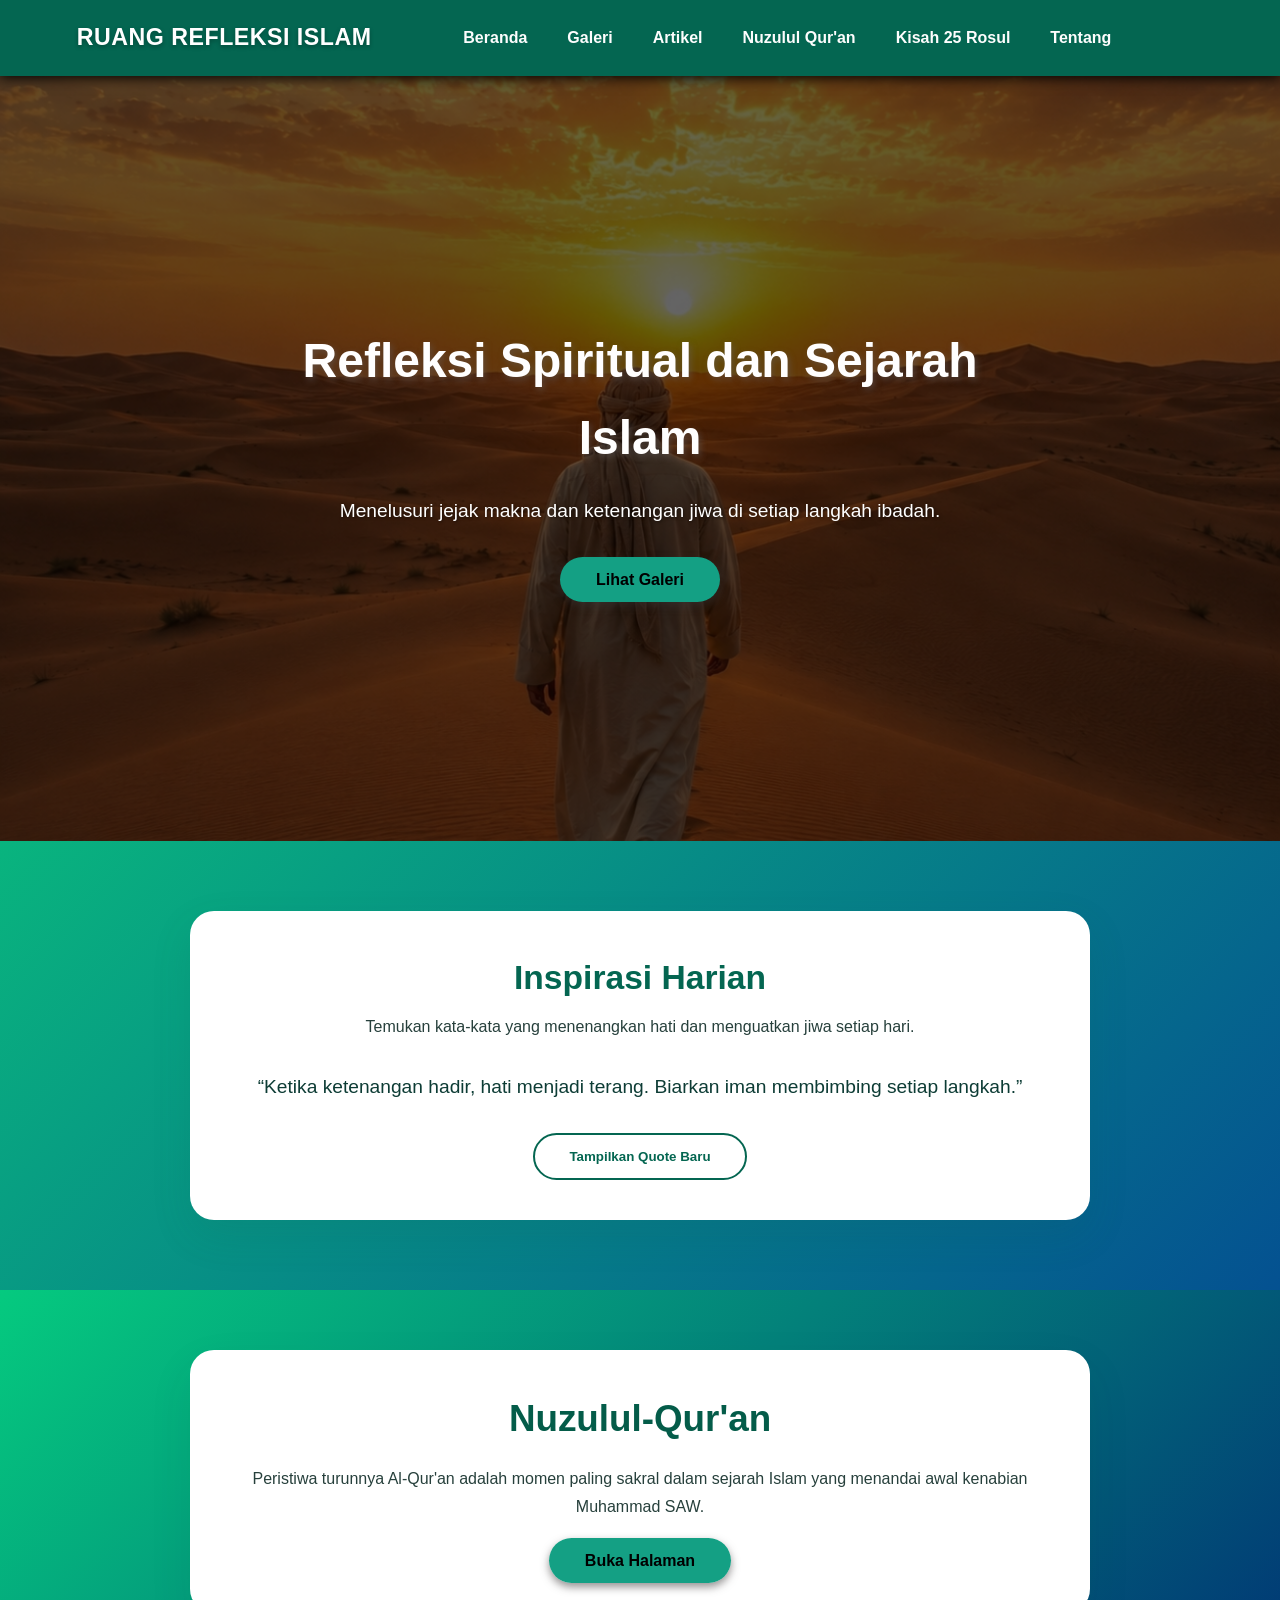
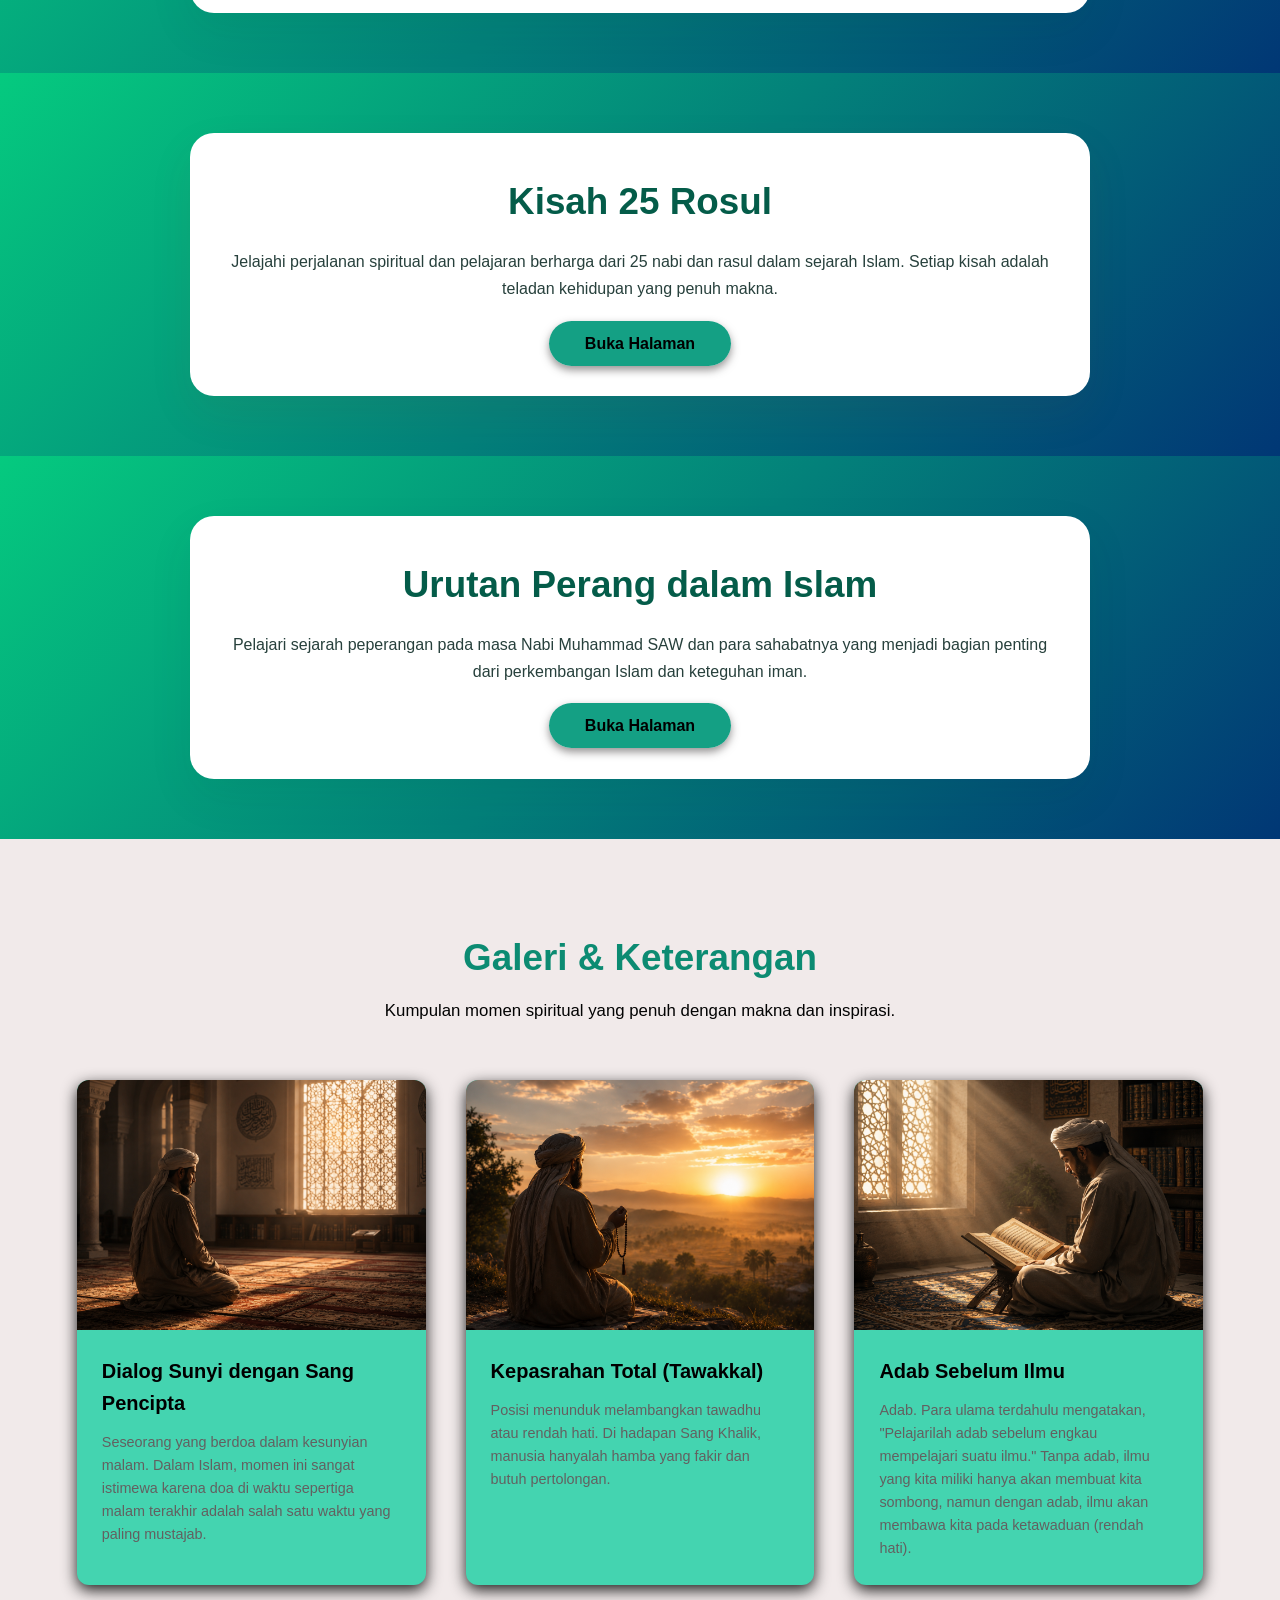
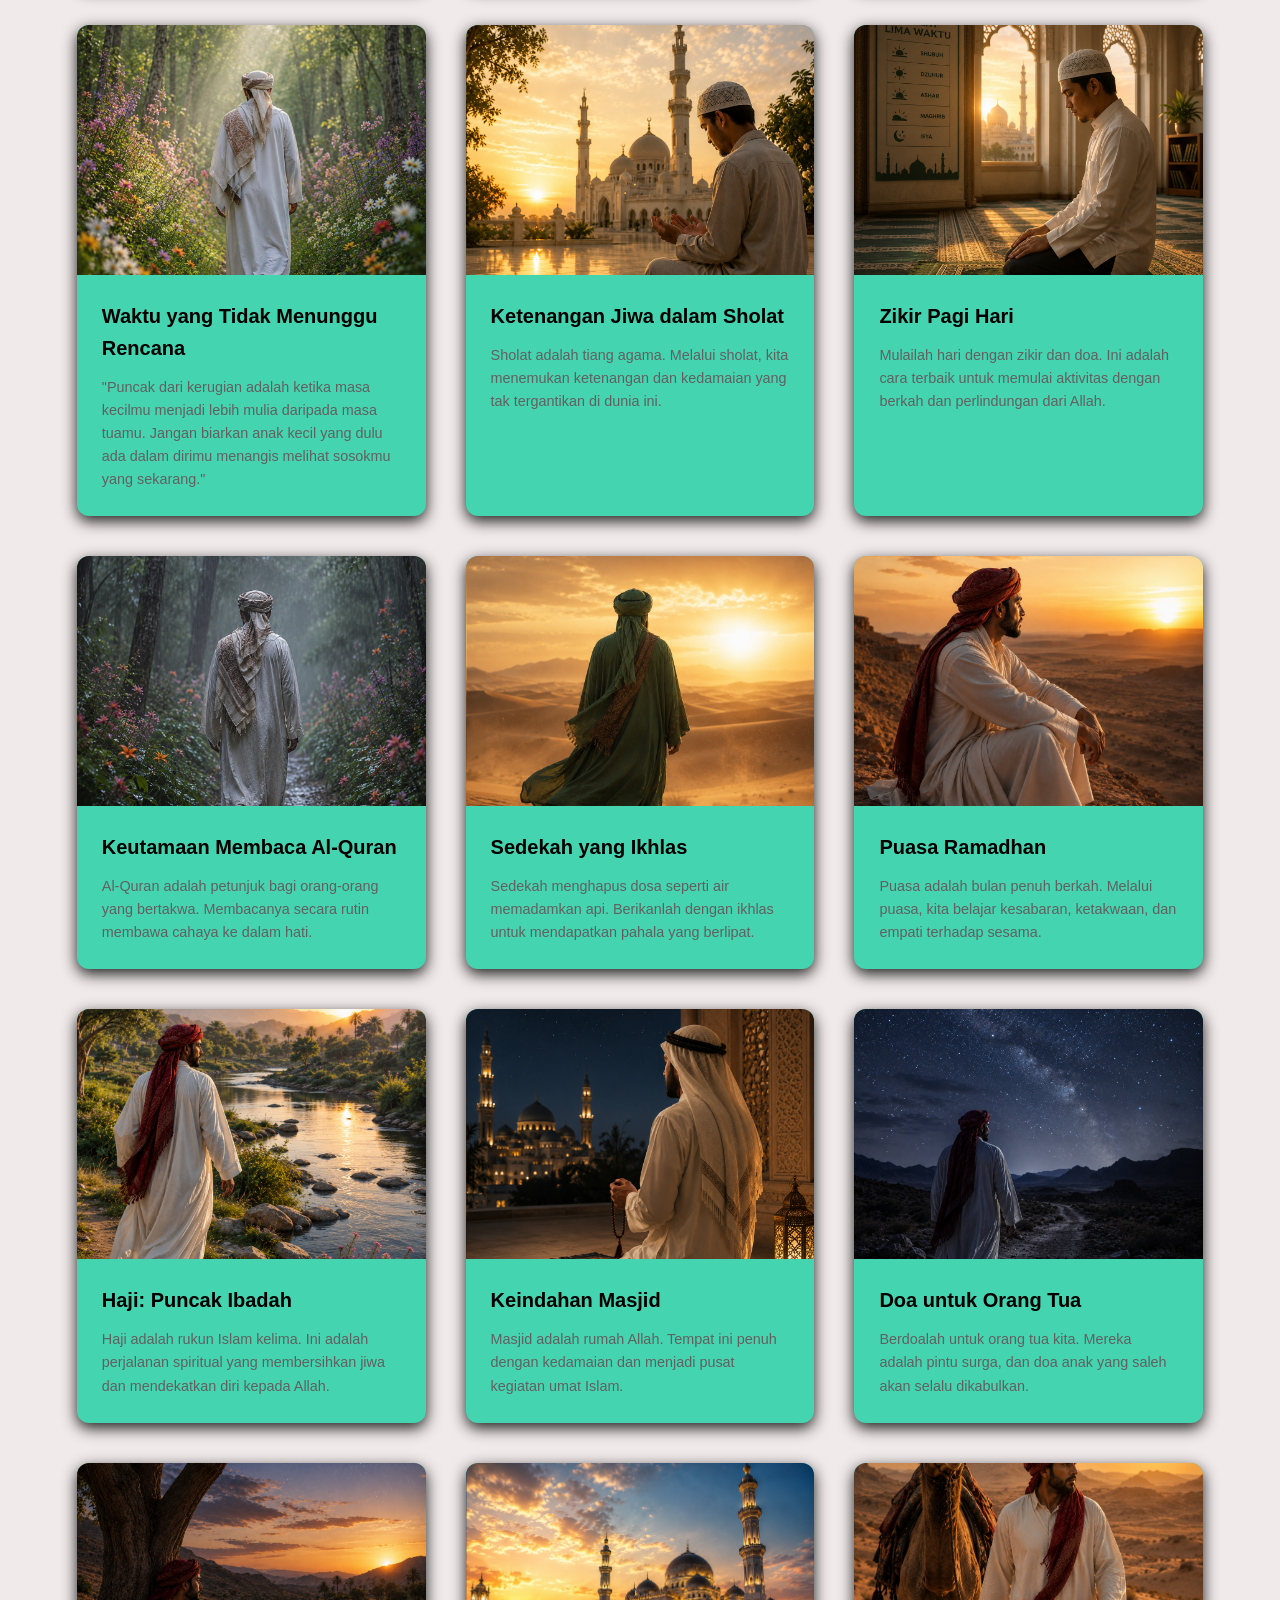
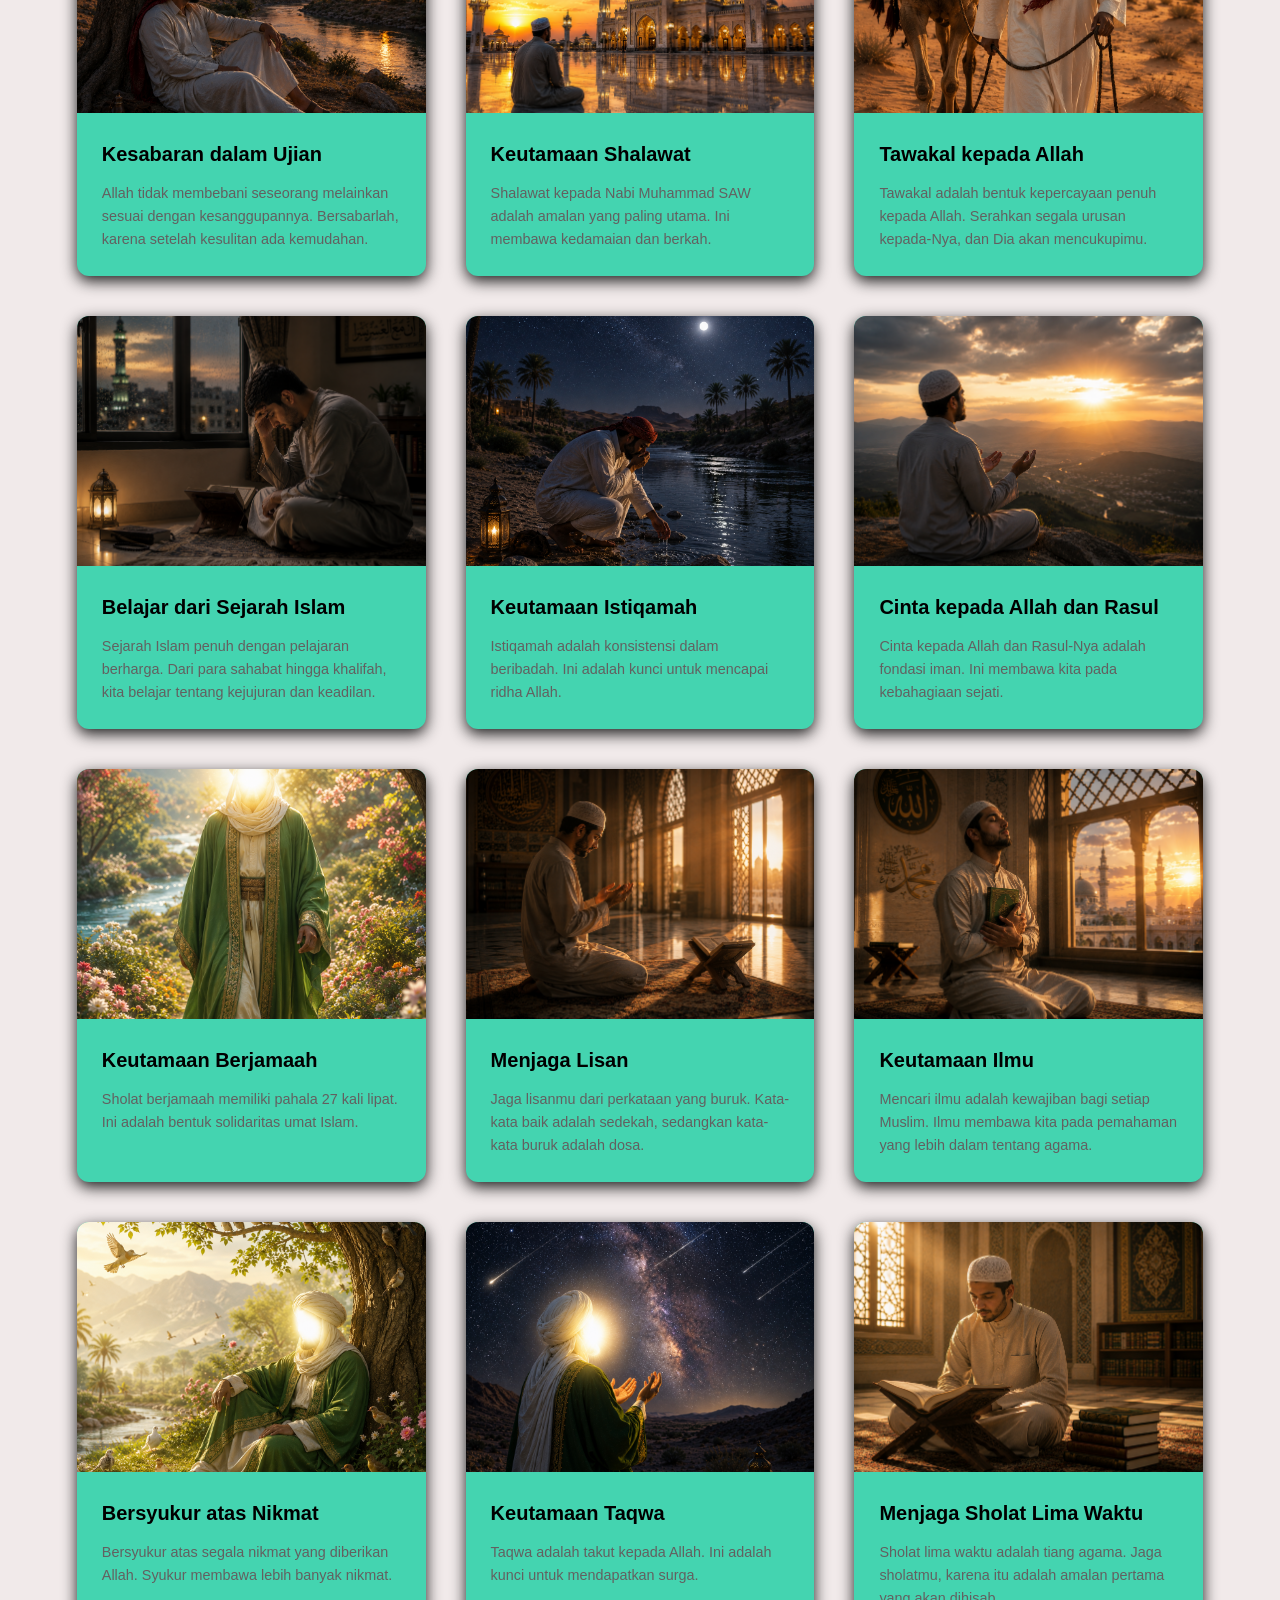
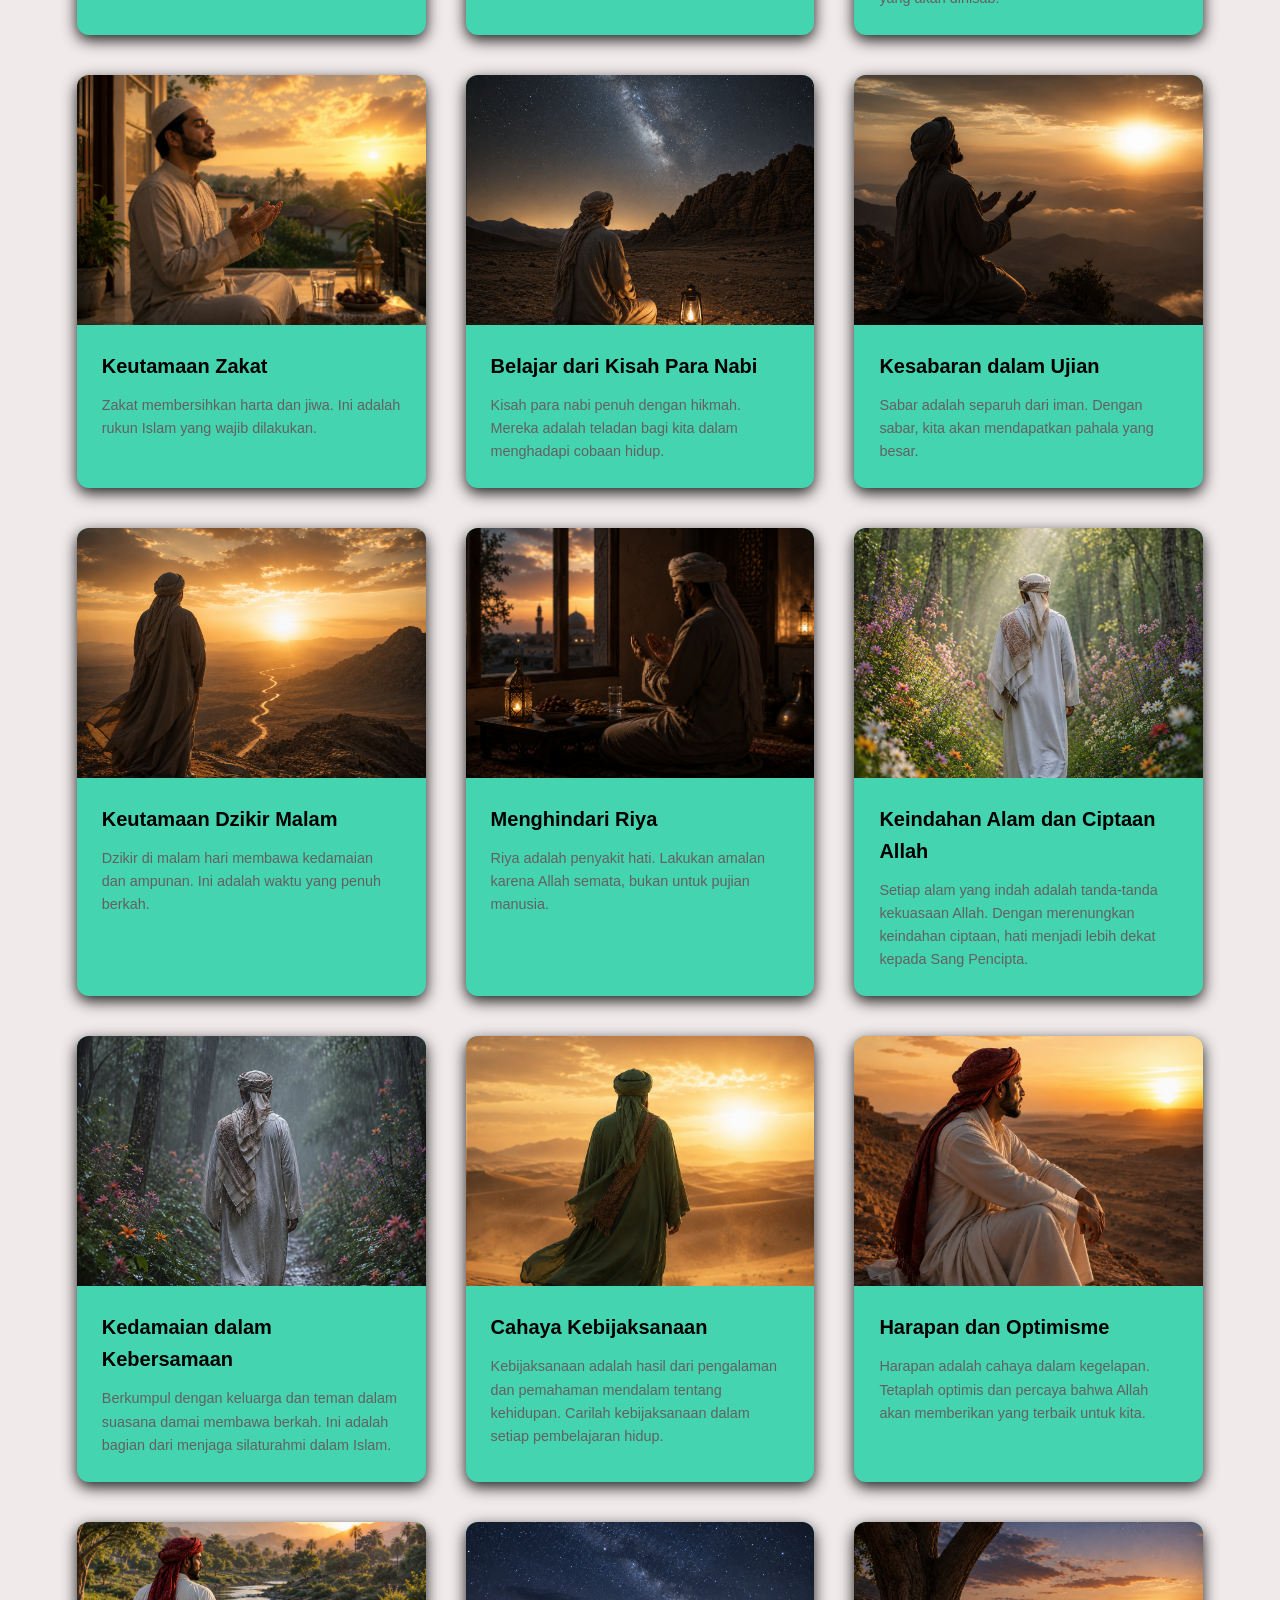
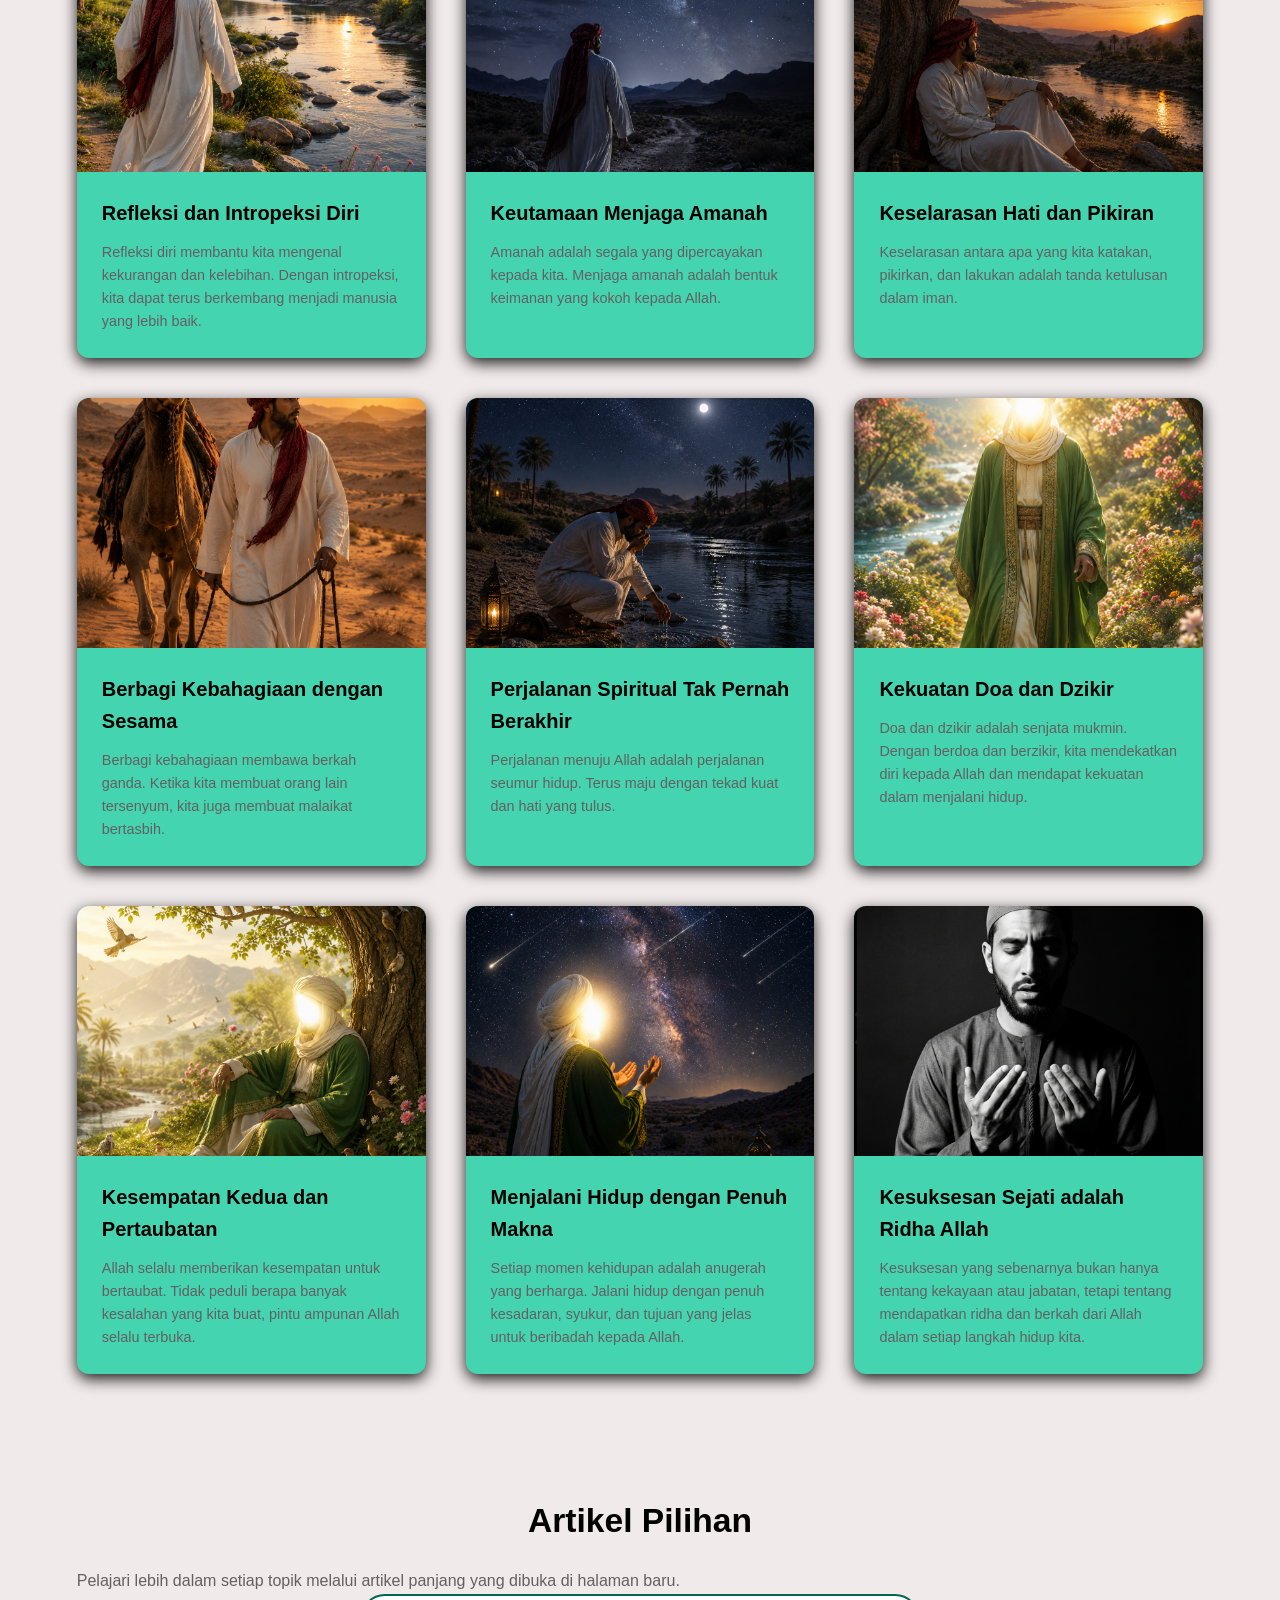
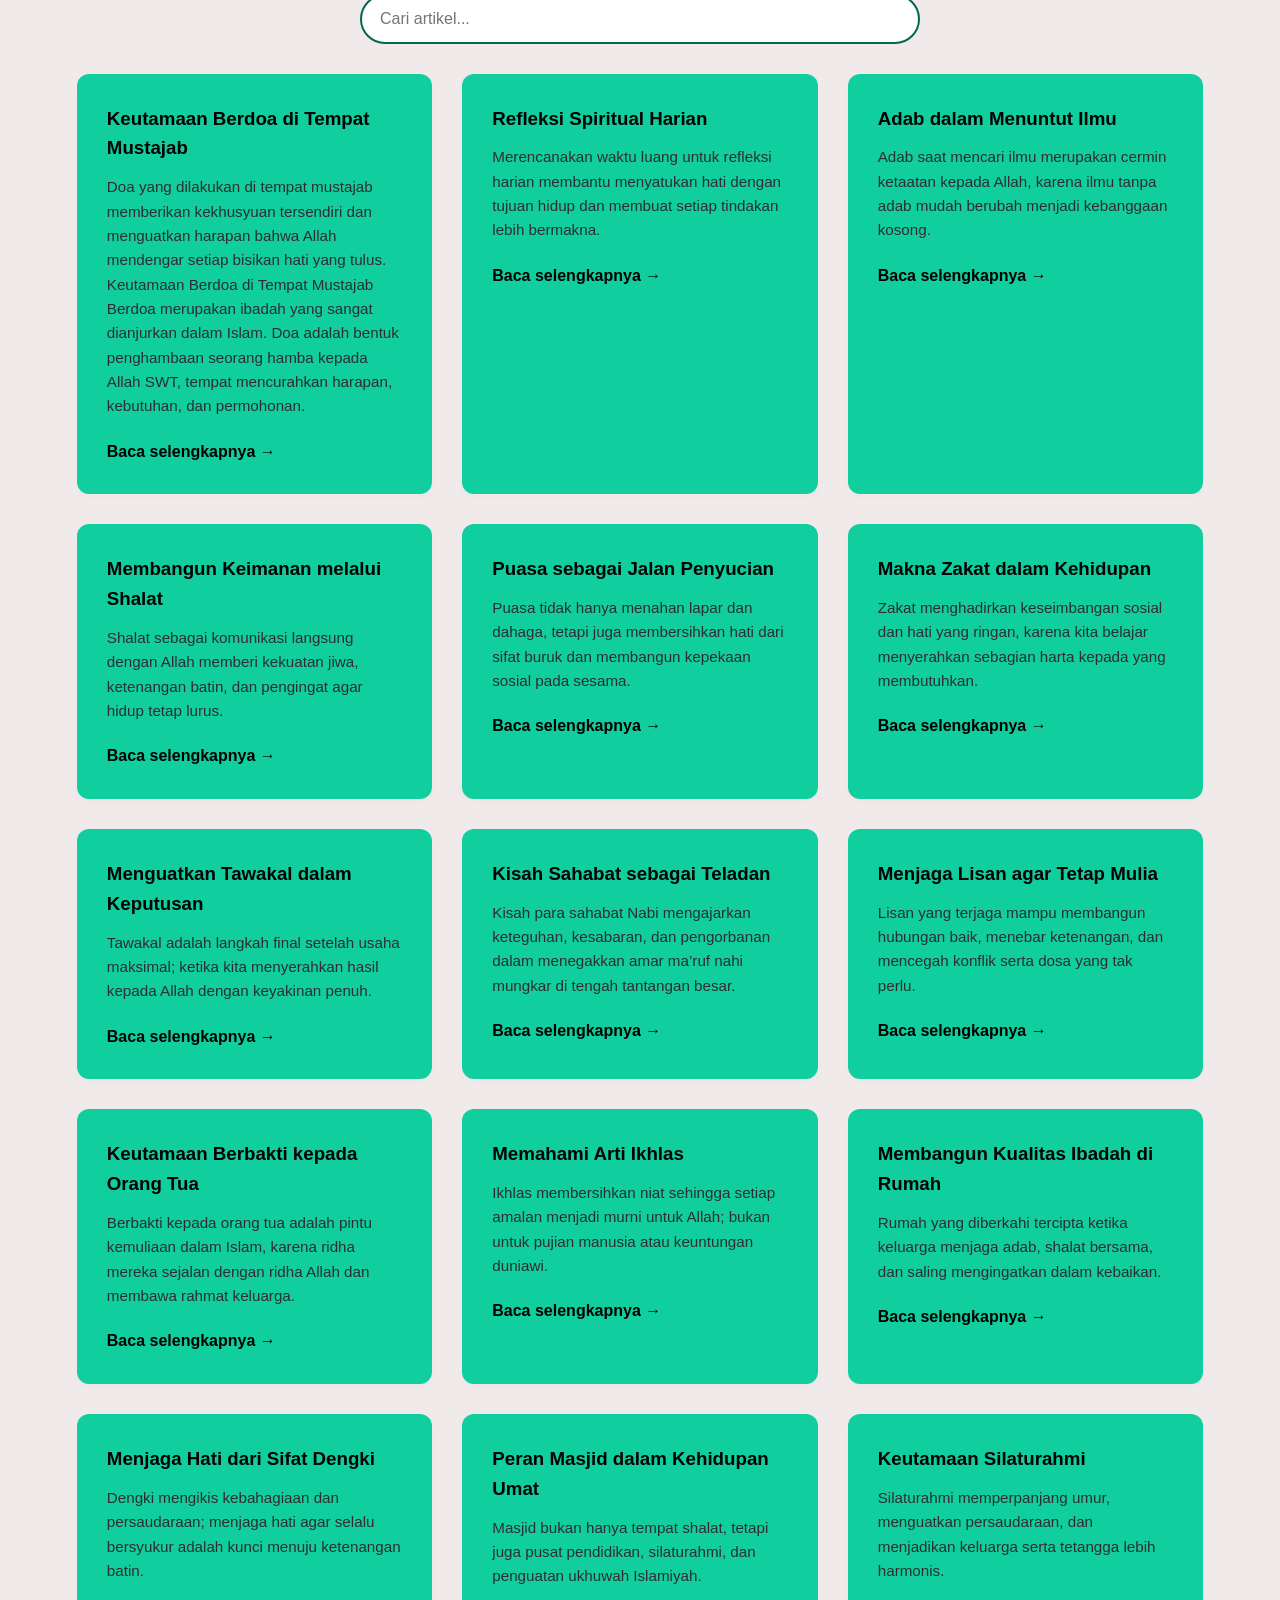
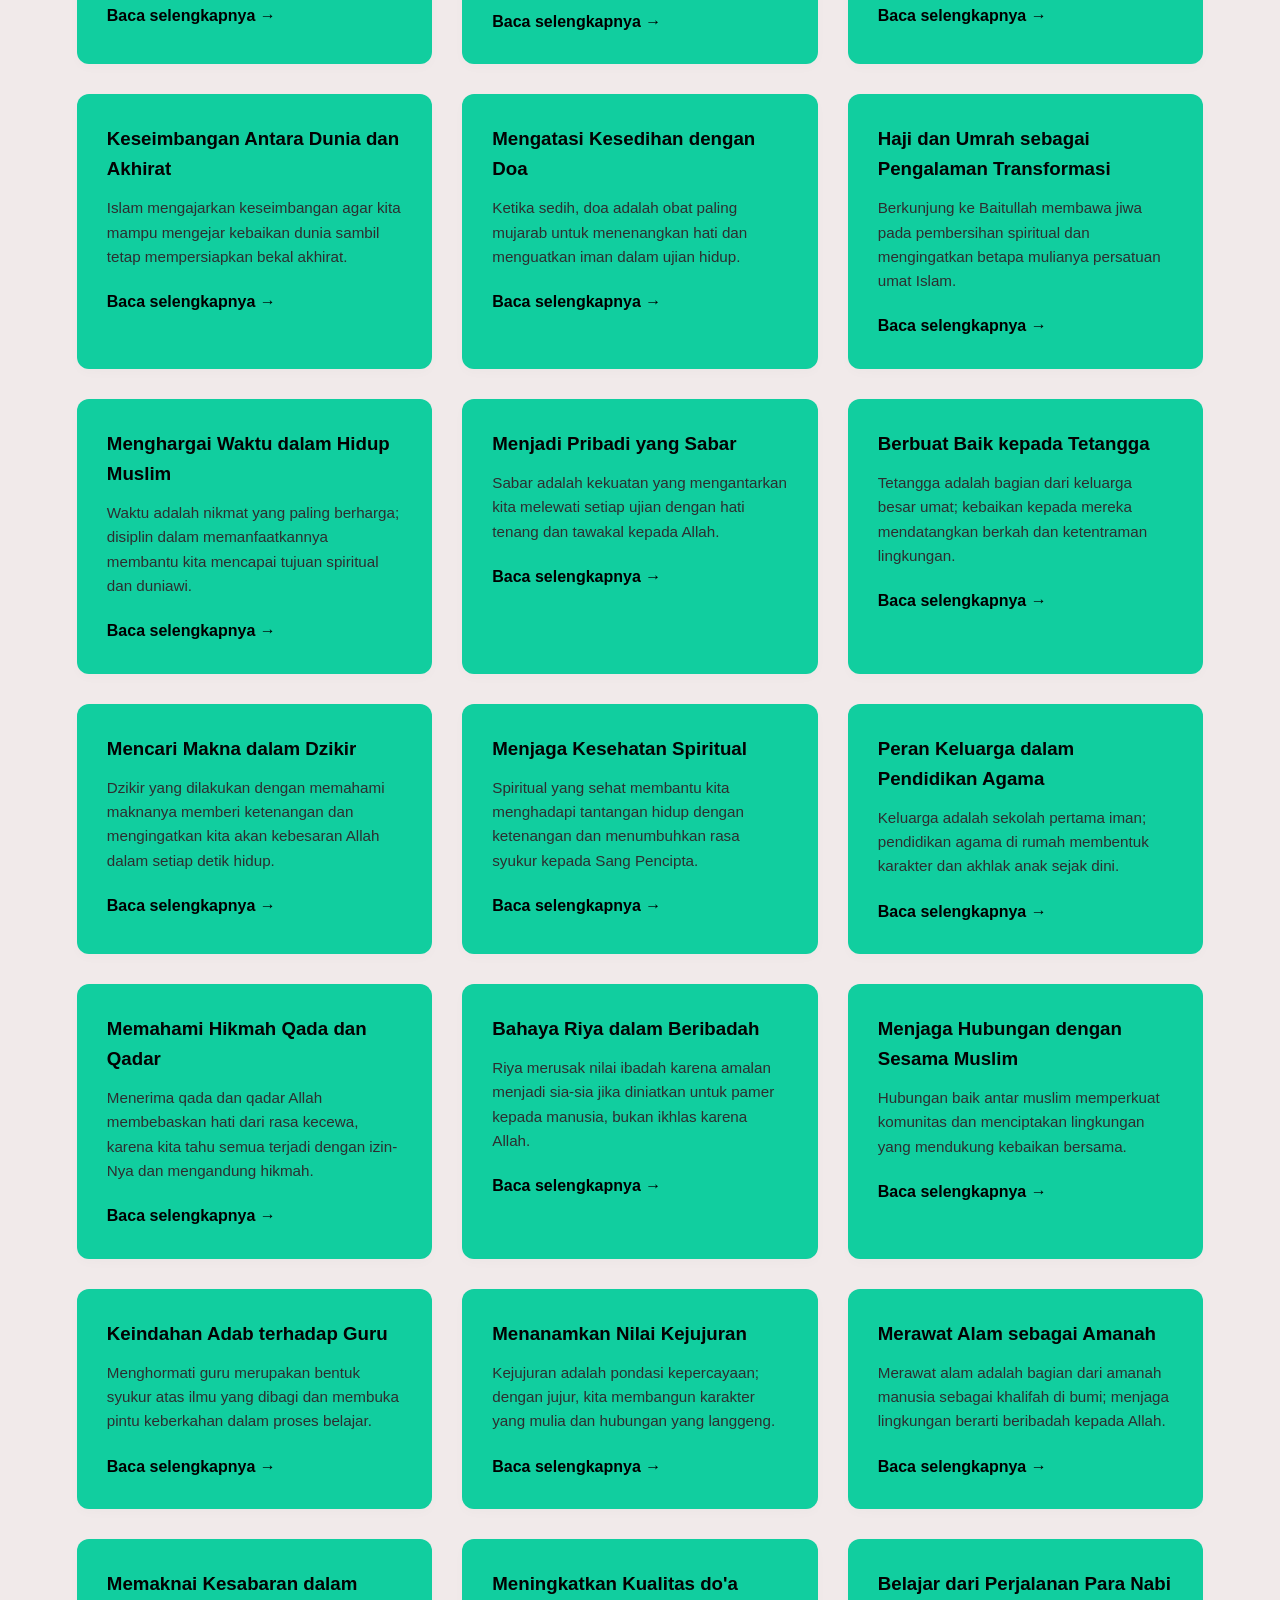
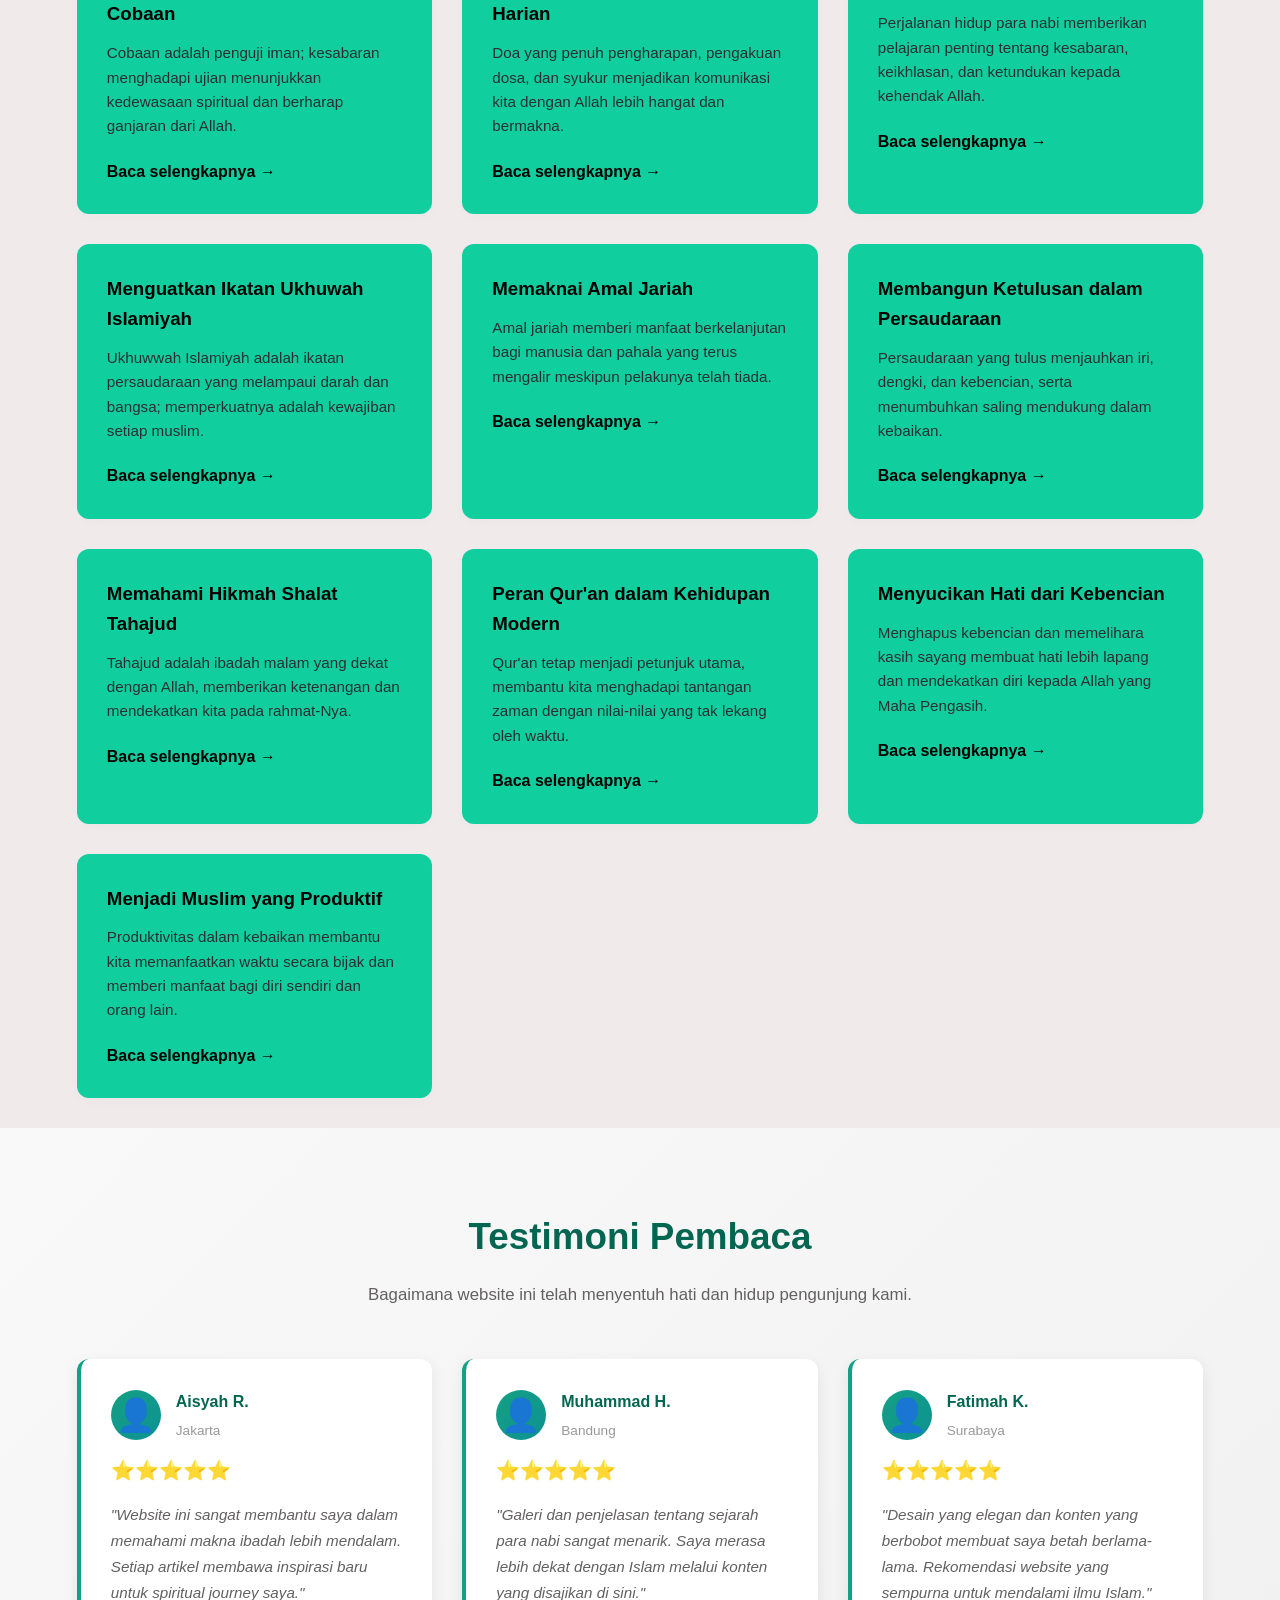
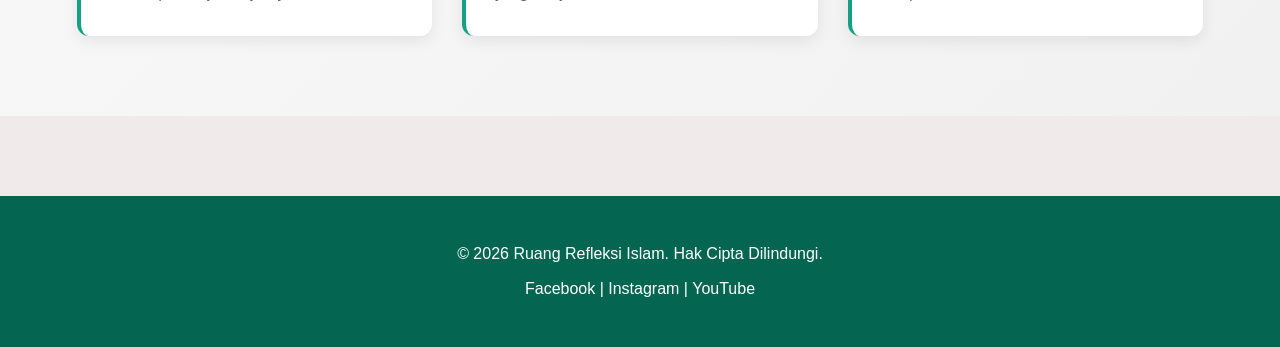
==== index.html @ 2753d3a8 "Initial commit - Upload web sejarah islam" ====
<!DOCTYPE html>
<html lang="id">
<head>
    <meta charset="UTF-8">
    <meta name="viewport" content="width=device-width, initial-scale=1.0">
    <title>Refleksi Islam</title>
    <link rel="stylesheet" href="style.css">
</head>
<body>
    <header class="navbar">
        <div class="logo">RUANG REFLEKSI ISLAM</div>
        <nav>
            <ul class="nav-links">
                <li><a href="#">Beranda</a></li>
                <li><a href="#kisi-kisi">Galeri</a></li>
                <li><a href="#artikel">Artikel</a></li>
                <li><a href="quran.html">Nuzulul Qur'an</a></li>
                <li><a href="prophets.html">Kisah 25 Rosul</a></li>
                <li><a href="#">Tentang</a></li>
            </ul>
        </nav>
        <div class="header-right">
            <div class="hamburger">
                <span class="bar"></span>
                <span class="bar"></span>
                <span class="bar"></span>
            </div>
        </div>
    </header>

    <main>
        <section class="hero">
            <div class="bg-slider">
                <div class="slide active" style="background-image: url('poto bacground/ChatGPT Image 10 Mei 2026, 12.15.00.png');"></div>
                <div class="slide" style="background-image: url('poto bacground/ChatGPT Image 10 Mei 2026, 12.16.24.png');"></div>
                <div class="slide" style="background-image: url('poto bacground/ChatGPT Image 10 Mei 2026, 12.22.32.png');"></div>
                <div class="slide" style="background-image: url('poto bacground/ChatGPT Image 10 Mei 2026, 12.24.17.png');"></div>
                <div class="slide" style="background-image: url('poto bacground/ChatGPT Image 10 Mei 2026, 12.25.48.png');"></div>
                <div class="slide" style="background-image: url('poto bacground/ChatGPT Image 10 Mei 2026, 12.27.49.png');"></div>
                <div class="slide" style="background-image: url('poto bacground/ChatGPT Image May 10, 2026, 12_31_59 PM.png');"></div>
            </div>

            <div class="hero-content">
                <h1>Refleksi Spiritual dan Sejarah Islam</h1>
                <p>Menelusuri jejak makna dan ketenangan jiwa di setiap langkah ibadah.</p>
                <a href="#kisi-kisi" class="btn">Lihat Galeri</a>
            </div>
        </section>

        <section id="inspirasi" class="inspirasi">
            <div class="quote-card">
                <div class="quote-header">
                    <h2>Inspirasi Harian</h2>
                    <p>Temukan kata-kata yang menenangkan hati dan menguatkan jiwa setiap hari.</p>
                </div>
                <p class="quote-text">“Ketika ketenangan hadir, hati menjadi terang. Biarkan iman membimbing setiap langkah.”</p>
                <button id="newQuoteBtn" class="btn-outline">Tampilkan Quote Baru</button>
            </div>
        </section>

        <section id="quran-feature" class="quran-feature">
            <div class="quran-card">
                <h2>Nuzulul-Qur'an</h2>
                <p>Peristiwa turunnya Al-Qur'an adalah momen paling sakral dalam sejarah Islam yang menandai awal kenabian Muhammad SAW.</p>
                <a href="quran.html" class="btn">Buka Halaman</a>
            </div>
        </section>

        <section id="prophets-feature" class="prophets-feature">
            <div class="prophets-card">
                <h2>Kisah 25 Rosul</h2>
                <p>Jelajahi perjalanan spiritual dan pelajaran berharga dari 25 nabi dan rasul dalam sejarah Islam. Setiap kisah adalah teladan kehidupan yang penuh makna.</p>
                <a href="prophets.html" class="btn">Buka Halaman</a>
            </div>
        </section>

        <section id="perang-feature" class="perang-feature">
            <div class="perang-card">
                <h2>Urutan Perang dalam Islam</h2>
                <p>Pelajari sejarah peperangan pada masa Nabi Muhammad SAW dan para sahabatnya yang menjadi bagian penting dari perkembangan Islam dan keteguhan iman.</p>
                <a href="perang.html" class="btn">Buka Halaman</a>
            </div>
        </section>

        <section id="kisi-kisi" class="kisi-kisi">
            <h2>Galeri & Keterangan</h2>
            <p class="subtitle">Kumpulan momen spiritual yang penuh dengan makna dan inspirasi.</p>
            
            <div class="card-grid">
                <div class="card">
                    <div class="card-img" style="background-image: url('poto galeri/ChatGPT Image May 10, 2026, 12_57_24 PM.png');"></div>
                    <div class="card-content">
                        <h3>Dialog Sunyi dengan Sang Pencipta</h3>
                        <p>Seseorang yang berdoa dalam kesunyian malam. Dalam Islam, momen ini sangat istimewa karena doa di waktu sepertiga malam terakhir adalah salah satu waktu yang paling mustajab.</p>
                    </div>
                </div>

                <div class="card">
                    <div class="card-img" style="background-image: url('poto galeri/ChatGPT Image May 10, 2026, 12_58_56 PM.png');"></div><div class="card-content"><h3>Kepasrahan Total (Tawakkal)</h3><p>Posisi menunduk melambangkan tawadhu atau rendah hati. Di hadapan Sang Khalik, manusia hanyalah hamba yang fakir dan butuh pertolongan.</p>
                    </div>
                </div>

                <div class="card">
                    <div class="card-img" style="background-image: url('poto galeri/ChatGPT Image May 10, 2026, 01_01_26 PM.png');"></div><div class="card-content"><h3>Adab Sebelum Ilmu</h3><p>Adab. Para ulama terdahulu mengatakan, "Pelajarilah adab sebelum engkau mempelajari suatu ilmu." Tanpa adab, ilmu yang kita miliki hanya akan membuat kita sombong, namun dengan adab, ilmu akan membawa kita pada ketawaduan (rendah hati).</p>
                    </div>
                </div>

                <div class="card">
                    <div class="card-img" style="background-image: url('poto galeri/13 poto/ChatGPT Image 10 Mei 2026, 15.36.13.png');"></div><div class="card-content"><h3>Waktu yang Tidak Menunggu Rencana</h3><p>"Puncak dari kerugian adalah ketika masa kecilmu menjadi lebih mulia daripada masa tuamu. Jangan biarkan anak kecil yang dulu ada dalam dirimu menangis melihat sosokmu yang sekarang."</p>
                    </div>
                </div>

                <div class="card">
                    <div class="card-img" style="background-image: url('poto galeri/ChatGPT Image 10 Mei 2026, 13.34.54.png');"></div><div class="card-content"><h3>Ketenangan Jiwa dalam Sholat</h3><p>Sholat adalah tiang agama. Melalui sholat, kita menemukan ketenangan dan kedamaian yang tak tergantikan di dunia ini.</p>
                    </div>
                </div>

                <div class="card">
                    <div class="card-img" style="background-image: url('poto galeri/ChatGPT Image 10 Mei 2026, 13.36.17.png');"></div><div class="card-content"><h3>Zikir Pagi Hari</h3><p>Mulailah hari dengan zikir dan doa. Ini adalah cara terbaik untuk memulai aktivitas dengan berkah dan perlindungan dari Allah.</p>
                    </div>
                </div>

                <div class="card">
                    <div class="card-img" style="background-image: url('poto galeri/13 poto/ChatGPT Image 10 Mei 2026, 15.37.59.png');"></div><div class="card-content"><h3>Keutamaan Membaca Al-Quran</h3><p>Al-Quran adalah petunjuk bagi orang-orang yang bertakwa. Membacanya secara rutin membawa cahaya ke dalam hati.</p>
                    </div>
                </div>

                <div class="card">
                    <div class="card-img" style="background-image: url('poto galeri/13 poto/ChatGPT Image 10 Mei 2026, 15.48.59.png');"></div><div class="card-content"><h3>Sedekah yang Ikhlas</h3><p>Sedekah menghapus dosa seperti air memadamkan api. Berikanlah dengan ikhlas untuk mendapatkan pahala yang berlipat.</p>
                    </div>
                </div>

                <div class="card">
                    <div class="card-img" style="background-image: url('poto galeri/13 poto/ChatGPT Image 10 Mei 2026, 16.00.30.png');"></div><div class="card-content"><h3>Puasa Ramadhan</h3><p>Puasa adalah bulan penuh berkah. Melalui puasa, kita belajar kesabaran, ketakwaan, dan empati terhadap sesama.</p>
                    </div>
                </div>

                <div class="card">
                    <div class="card-img" style="background-image: url('poto galeri/13 poto/ChatGPT Image 10 Mei 2026, 16.01.58.png');"></div><div class="card-content"><h3>Haji: Puncak Ibadah</h3><p>Haji adalah rukun Islam kelima. Ini adalah perjalanan spiritual yang membersihkan jiwa dan mendekatkan diri kepada Allah.</p>
                    </div>
                </div>

                <div class="card">
                    <div class="card-img" style="background-image: url('poto galeri/ChatGPT Image 10 Mei 2026, 14.00.46.png');"></div><div class="card-content"><h3>Keindahan Masjid</h3><p>Masjid adalah rumah Allah. Tempat ini penuh dengan kedamaian dan menjadi pusat kegiatan umat Islam.</p>
                    </div>
                </div>

                <div class="card">
                    <div class="card-img" style="background-image: url('poto galeri/13 poto/ChatGPT Image 10 Mei 2026, 16.03.51.png');"></div><div class="card-content"><h3>Doa untuk Orang Tua</h3><p>Berdoalah untuk orang tua kita. Mereka adalah pintu surga, dan doa anak yang saleh akan selalu dikabulkan.</p>
                    </div>
                </div>

                <div class="card">
                    <div class="card-img" style="background-image: url('poto galeri/13 poto/ChatGPT Image 10 Mei 2026, 16.05.14.png');"></div><div class="card-content"><h3>Kesabaran dalam Ujian</h3><p>Allah tidak membebani seseorang melainkan sesuai dengan kesanggupannya. Bersabarlah, karena setelah kesulitan ada kemudahan.</p>
                    </div>
                </div>

                <div class="card">
                    <div class="card-img" style="background-image: url('poto galeri/ChatGPT Image May 10, 2026, 01_11_33 PM.png');"></div><div class="card-content"><h3>Keutamaan Shalawat</h3><p>Shalawat kepada Nabi Muhammad SAW adalah amalan yang paling utama. Ini membawa kedamaian dan berkah.</p>
                    </div>
                </div>

                <div class="card">
                    <div class="card-img" style="background-image: url('poto galeri/13 poto/ChatGPT Image 10 Mei 2026, 16.07.42.png');"></div><div class="card-content"><h3>Tawakal kepada Allah</h3><p>Tawakal adalah bentuk kepercayaan penuh kepada Allah. Serahkan segala urusan kepada-Nya, dan Dia akan mencukupimu.</p>
                    </div>
                </div>

                <div class="card">
                    <div class="card-img" style="background-image: url('poto galeri/ChatGPT Image May 10, 2026, 01_14_35 PM.png');"></div><div class="card-content"><h3>Belajar dari Sejarah Islam</h3><p>Sejarah Islam penuh dengan pelajaran berharga. Dari para sahabat hingga khalifah, kita belajar tentang kejujuran dan keadilan.</p>
                    </div>
                </div>

                <div class="card">
                    <div class="card-img" style="background-image: url('poto galeri/13 poto/ChatGPT Image 10 Mei 2026, 16.09.02.png');"></div><div class="card-content"><h3>Keutamaan Istiqamah</h3><p>Istiqamah adalah konsistensi dalam beribadah. Ini adalah kunci untuk mencapai ridha Allah.</p>
                    </div>
                </div>

                <div class="card">
                    <div class="card-img" style="background-image: url('poto galeri/ChatGPT Image May 10, 2026, 01_17_41 PM.png');"></div><div class="card-content"><h3>Cinta kepada Allah dan Rasul</h3><p>Cinta kepada Allah dan Rasul-Nya adalah fondasi iman. Ini membawa kita pada kebahagiaan sejati.</p>
                    </div>
                </div>

                <div class="card">
                    <div class="card-img" style="background-image: url('poto galeri/13 poto/ChatGPT Image 10 Mei 2026, 16.10.41.png');"></div><div class="card-content"><h3>Keutamaan Berjamaah</h3><p>Sholat berjamaah memiliki pahala 27 kali lipat. Ini adalah bentuk solidaritas umat Islam.</p>
                    </div>
                </div>

                <div class="card">
                    <div class="card-img" style="background-image: url('poto galeri/ChatGPT Image May 10, 2026, 01_20_38 PM.png');"></div><div class="card-content"><h3>Menjaga Lisan</h3><p>Jaga lisanmu dari perkataan yang buruk. Kata-kata baik adalah sedekah, sedangkan kata-kata buruk adalah dosa.</p>
                    </div>
                </div>

                <div class="card">
                    <div class="card-img" style="background-image: url('poto galeri/ChatGPT Image May 10, 2026, 01_21_57 PM.png');"></div><div class="card-content"><h3>Keutamaan Ilmu</h3><p>Mencari ilmu adalah kewajiban bagi setiap Muslim. Ilmu membawa kita pada pemahaman yang lebih dalam tentang agama.</p>
                    </div>
                </div>

                <div class="card">
                    <div class="card-img" style="background-image: url('poto galeri/13 poto/ChatGPT Image 10 Mei 2026, 16.12.11.png');"></div><div class="card-content"><h3>Bersyukur atas Nikmat</h3><p>Bersyukur atas segala nikmat yang diberikan Allah. Syukur membawa lebih banyak nikmat.</p>
                    </div>
                </div>

                <div class="card">
                    <div class="card-img" style="background-image: url('poto galeri/13 poto/ChatGPT Image 10 Mei 2026, 16.16.05.png');"></div><div class="card-content"><h3>Keutamaan Taqwa</h3><p>Taqwa adalah takut kepada Allah. Ini adalah kunci untuk mendapatkan surga.</p>
                    </div>
                </div>

                <div class="card">
                    <div class="card-img" style="background-image: url('poto galeri/ChatGPT Image May 10, 2026, 01_28_56 PM.png');"></div><div class="card-content"><h3>Menjaga Sholat Lima Waktu</h3><p>Sholat lima waktu adalah tiang agama. Jaga sholatmu, karena itu adalah amalan pertama yang akan dihisab.</p>
                    </div>
                </div>

                <div class="card">
                    <div class="card-img" style="background-image: url('poto galeri/ChatGPT Image May 10, 2026, 01_30_40 PM.png');"></div><div class="card-content"><h3>Keutamaan Zakat</h3><p>Zakat membersihkan harta dan jiwa. Ini adalah rukun Islam yang wajib dilakukan.</p>
                    </div>
                </div>

                <div class="card">
                    <div class="card-img" style="background-image: url('poto galeri/ChatGPT Image May 10, 2026, 12_41_28 PM.png');"></div><div class="card-content"><h3>Belajar dari Kisah Para Nabi</h3><p>Kisah para nabi penuh dengan hikmah. Mereka adalah teladan bagi kita dalam menghadapi cobaan hidup.</p>
                    </div>
                </div>

                <div class="card">
                    <div class="card-img" style="background-image: url('poto galeri/ChatGPT Image May 10, 2026, 12_42_55 PM.png');"></div><div class="card-content"><h3>Kesabaran dalam Ujian</h3><p>Sabar adalah separuh dari iman. Dengan sabar, kita akan mendapatkan pahala yang besar.</p>
                    </div>
                </div>

                <div class="card">
                    <div class="card-img" style="background-image: url('poto galeri/ChatGPT Image May 10, 2026, 12_51_31 PM.png');"></div><div class="card-content"><h3>Keutamaan Dzikir Malam</h3><p>Dzikir di malam hari membawa kedamaian dan ampunan. Ini adalah waktu yang penuh berkah.</p>
                    </div>
                </div>

                <div class="card">
                    <div class="card-img" style="background-image: url('poto galeri/May 10, 2026, 01_04_37 PM.png');"></div><div class="card-content"><h3>Menghindari Riya</h3><p>Riya adalah penyakit hati. Lakukan amalan karena Allah semata, bukan untuk pujian manusia.</p>
                    </div>
                </div>

                <div class="card">
                    <div class="card-img" style="background-image: url('poto galeri/13 poto/ChatGPT Image 10 Mei 2026, 15.36.13.png');"></div>
                    <div class="card-content">
                        <h3>Keindahan Alam dan Ciptaan Allah</h3>
                        <p>Setiap alam yang indah adalah tanda-tanda kekuasaan Allah. Dengan merenungkan keindahan ciptaan, hati menjadi lebih dekat kepada Sang Pencipta.</p>
                    </div>
                </div>

                <div class="card">
                    <div class="card-img" style="background-image: url('poto galeri/13 poto/ChatGPT Image 10 Mei 2026, 15.37.59.png');"></div>
                    <div class="card-content">
                        <h3>Kedamaian dalam Kebersamaan</h3>
                        <p>Berkumpul dengan keluarga dan teman dalam suasana damai membawa berkah. Ini adalah bagian dari menjaga silaturahmi dalam Islam.</p>
                    </div>
                </div>

                <div class="card">
                    <div class="card-img" style="background-image: url('poto galeri/13 poto/ChatGPT Image 10 Mei 2026, 15.48.59.png');"></div>
                    <div class="card-content">
                        <h3>Cahaya Kebijaksanaan</h3>
                        <p>Kebijaksanaan adalah hasil dari pengalaman dan pemahaman mendalam tentang kehidupan. Carilah kebijaksanaan dalam setiap pembelajaran hidup.</p>
                    </div>
                </div>

                <div class="card">
                    <div class="card-img" style="background-image: url('poto galeri/13 poto/ChatGPT Image 10 Mei 2026, 16.00.30.png');"></div>
                    <div class="card-content">
                        <h3>Harapan dan Optimisme</h3>
                        <p>Harapan adalah cahaya dalam kegelapan. Tetaplah optimis dan percaya bahwa Allah akan memberikan yang terbaik untuk kita.</p>
                    </div>
                </div>

                <div class="card">
                    <div class="card-img" style="background-image: url('poto galeri/13 poto/ChatGPT Image 10 Mei 2026, 16.01.58.png');"></div>
                    <div class="card-content">
                        <h3>Refleksi dan Intropeksi Diri</h3>
                        <p>Refleksi diri membantu kita mengenal kekurangan dan kelebihan. Dengan intropeksi, kita dapat terus berkembang menjadi manusia yang lebih baik.</p>
                    </div>
                </div>

                <div class="card">
                    <div class="card-img" style="background-image: url('poto galeri/13 poto/ChatGPT Image 10 Mei 2026, 16.03.51.png');"></div>
                    <div class="card-content">
                        <h3>Keutamaan Menjaga Amanah</h3>
                        <p>Amanah adalah segala yang dipercayakan kepada kita. Menjaga amanah adalah bentuk keimanan yang kokoh kepada Allah.</p>
                    </div>
                </div>

                <div class="card">
                    <div class="card-img" style="background-image: url('poto galeri/13 poto/ChatGPT Image 10 Mei 2026, 16.05.14.png');"></div>
                    <div class="card-content">
                        <h3>Keselarasan Hati dan Pikiran</h3>
                        <p>Keselarasan antara apa yang kita katakan, pikirkan, dan lakukan adalah tanda ketulusan dalam iman.</p>
                    </div>
                </div>

                <div class="card">
                    <div class="card-img" style="background-image: url('poto galeri/13 poto/ChatGPT Image 10 Mei 2026, 16.07.42.png');"></div>
                    <div class="card-content">
                        <h3>Berbagi Kebahagiaan dengan Sesama</h3>
                        <p>Berbagi kebahagiaan membawa berkah ganda. Ketika kita membuat orang lain tersenyum, kita juga membuat malaikat bertasbih.</p>
                    </div>
                </div>

                <div class="card">
                    <div class="card-img" style="background-image: url('poto galeri/13 poto/ChatGPT Image 10 Mei 2026, 16.09.02.png');"></div>
                    <div class="card-content">
                        <h3>Perjalanan Spiritual Tak Pernah Berakhir</h3>
                        <p>Perjalanan menuju Allah adalah perjalanan seumur hidup. Terus maju dengan tekad kuat dan hati yang tulus.</p>
                    </div>
                </div>

                <div class="card">
                    <div class="card-img" style="background-image: url('poto galeri/13 poto/ChatGPT Image 10 Mei 2026, 16.10.41.png');"></div>
                    <div class="card-content">
                        <h3>Kekuatan Doa dan Dzikir</h3>
                        <p>Doa dan dzikir adalah senjata mukmin. Dengan berdoa dan berzikir, kita mendekatkan diri kepada Allah dan mendapat kekuatan dalam menjalani hidup.</p>
                    </div>
                </div>

                <div class="card">
                    <div class="card-img" style="background-image: url('poto galeri/13 poto/ChatGPT Image 10 Mei 2026, 16.12.11.png');"></div>
                    <div class="card-content">
                        <h3>Kesempatan Kedua dan Pertaubatan</h3>
                        <p>Allah selalu memberikan kesempatan untuk bertaubat. Tidak peduli berapa banyak kesalahan yang kita buat, pintu ampunan Allah selalu terbuka.</p>
                    </div>
                </div>

                <div class="card">
                    <div class="card-img" style="background-image: url('poto galeri/13 poto/ChatGPT Image 10 Mei 2026, 16.16.05.png');"></div>
                    <div class="card-content">
                        <h3>Menjalani Hidup dengan Penuh Makna</h3>
                        <p>Setiap momen kehidupan adalah anugerah yang berharga. Jalani hidup dengan penuh kesadaran, syukur, dan tujuan yang jelas untuk beribadah kepada Allah.</p>
                    </div>
                </div>

                <div class="card">
                    <div class="card-img" style="background-image: url('poto galeri/13 poto/Gemini_Generated_Image_aytkxqaytkxqaytk.png');"></div>
                    <div class="card-content">
                        <h3>Kesuksesan Sejati adalah Ridha Allah</h3>
                        <p>Kesuksesan yang sebenarnya bukan hanya tentang kekayaan atau jabatan, tetapi tentang mendapatkan ridha dan berkah dari Allah dalam setiap langkah hidup kita.</p>
                    </div>
                </div>
            </div>
        </section>

        <section id="artikel" class="articles">
            <h2>Artikel Pilihan</h2>
            <p class="subtitle">Pelajari lebih dalam setiap topik melalui artikel panjang yang dibuka di halaman baru.</p>
            <div class="search-bar">
                <input type="text" id="searchInput" class="search-input" placeholder="Cari artikel...">
            </div>
            <div class="articles-container">
                <div class="card-artikel">
                    <div class="content">
                        <h3>Keutamaan Berdoa di Tempat Mustajab</h3>
                        <p>Doa yang dilakukan di tempat mustajab memberikan kekhusyuan tersendiri dan menguatkan harapan bahwa Allah mendengar setiap bisikan hati yang tulus. Keutamaan Berdoa di Tempat Mustajab
Berdoa merupakan ibadah yang sangat dianjurkan dalam Islam. Doa adalah bentuk penghambaan seorang hamba kepada Allah SWT, tempat mencurahkan harapan, kebutuhan, dan permohonan.</p>
                        <a href="artikel.html#artikel1" target="_blank" class="read-more">Baca selengkapnya &rarr;</a>
                    </div>
                </div>
                <div class="card-artikel">
                    <div class="content">
                        <h3>Refleksi Spiritual Harian</h3>
                        <p>Merencanakan waktu luang untuk refleksi harian membantu menyatukan hati dengan tujuan hidup dan membuat setiap tindakan lebih bermakna.</p>
                        <a href="artikel.html#artikel2" target="_blank" class="read-more">Baca selengkapnya &rarr;</a>
                    </div>
                </div>
                <div class="card-artikel">
                    <div class="content">
                        <h3>Adab dalam Menuntut Ilmu</h3>
                        <p>Adab saat mencari ilmu merupakan cermin ketaatan kepada Allah, karena ilmu tanpa adab mudah berubah menjadi kebanggaan kosong.</p>
                        <a href="artikel.html#artikel3" target="_blank" class="read-more">Baca selengkapnya &rarr;</a>
                    </div>
                </div>
                <div class="card-artikel">
                    <div class="content">
                        <h3>Membangun Keimanan melalui Shalat</h3>
                        <p>Shalat sebagai komunikasi langsung dengan Allah memberi kekuatan jiwa, ketenangan batin, dan pengingat agar hidup tetap lurus.</p>
                        <a href="artikel.html#artikel4" target="_blank" class="read-more">Baca selengkapnya &rarr;</a>
                    </div>
                </div>
                <div class="card-artikel">
                    <div class="content">
                        <h3>Puasa sebagai Jalan Penyucian</h3>
                        <p>Puasa tidak hanya menahan lapar dan dahaga, tetapi juga membersihkan hati dari sifat buruk dan membangun kepekaan sosial pada sesama.</p>
                        <a href="artikel.html#artikel5" target="_blank" class="read-more">Baca selengkapnya &rarr;</a>
                    </div>
                </div>
                <div class="card-artikel">
                    <div class="content">
                        <h3>Makna Zakat dalam Kehidupan</h3>
                        <p>Zakat menghadirkan keseimbangan sosial dan hati yang ringan, karena kita belajar menyerahkan sebagian harta kepada yang membutuhkan.</p>
                        <a href="artikel.html#artikel6" target="_blank" class="read-more">Baca selengkapnya &rarr;</a>
                    </div>
                </div>
                <div class="card-artikel">
                    <div class="content">
                        <h3>Menguatkan Tawakal dalam Keputusan</h3>
                        <p>Tawakal adalah langkah final setelah usaha maksimal; ketika kita menyerahkan hasil kepada Allah dengan keyakinan penuh.</p>
                        <a href="artikel.html#artikel7" target="_blank" class="read-more">Baca selengkapnya &rarr;</a>
                    </div>
                </div>
                <div class="card-artikel">
                    <div class="content">
                        <h3>Kisah Sahabat sebagai Teladan</h3>
                        <p>Kisah para sahabat Nabi mengajarkan keteguhan, kesabaran, dan pengorbanan dalam menegakkan amar ma’ruf nahi mungkar di tengah tantangan besar.</p>
                        <a href="artikel.html#artikel8" target="_blank" class="read-more">Baca selengkapnya &rarr;</a>
                    </div>
                </div>
                <div class="card-artikel">
                    <div class="content">
                        <h3>Menjaga Lisan agar Tetap Mulia</h3>
                        <p>Lisan yang terjaga mampu membangun hubungan baik, menebar ketenangan, dan mencegah konflik serta dosa yang tak perlu.</p>
                        <a href="artikel.html#artikel9" target="_blank" class="read-more">Baca selengkapnya &rarr;</a>
                    </div>
                </div>
                <div class="card-artikel">
                    <div class="content">
                        <h3>Keutamaan Berbakti kepada Orang Tua</h3>
                        <p>Berbakti kepada orang tua adalah pintu kemuliaan dalam Islam, karena ridha mereka sejalan dengan ridha Allah dan membawa rahmat keluarga.</p>
                        <a href="artikel.html#artikel10" target="_blank" class="read-more">Baca selengkapnya &rarr;</a>
                    </div>
                </div>
                <div class="card-artikel">
                    <div class="content">
                        <h3>Memahami Arti Ikhlas</h3>
                        <p>Ikhlas membersihkan niat sehingga setiap amalan menjadi murni untuk Allah; bukan untuk pujian manusia atau keuntungan duniawi.</p>
                        <a href="artikel.html#artikel11" target="_blank" class="read-more">Baca selengkapnya &rarr;</a>
                    </div>
                </div>
                <div class="card-artikel">
                    <div class="content">
                        <h3>Membangun Kualitas Ibadah di Rumah</h3>
                        <p>Rumah yang diberkahi tercipta ketika keluarga menjaga adab, shalat bersama, dan saling mengingatkan dalam kebaikan.</p>
                        <a href="artikel.html#artikel12" target="_blank" class="read-more">Baca selengkapnya &rarr;</a>
                    </div>
                </div>
                <div class="card-artikel">
                    <div class="content">
                        <h3>Menjaga Hati dari Sifat Dengki</h3>
                        <p>Dengki mengikis kebahagiaan dan persaudaraan; menjaga hati agar selalu bersyukur adalah kunci menuju ketenangan batin.</p>
                        <a href="artikel.html#artikel13" target="_blank" class="read-more">Baca selengkapnya &rarr;</a>
                    </div>
                </div>
                <div class="card-artikel">
                    <div class="content">
                        <h3>Peran Masjid dalam Kehidupan Umat</h3>
                        <p>Masjid bukan hanya tempat shalat, tetapi juga pusat pendidikan, silaturahmi, dan penguatan ukhuwah Islamiyah.</p>
                        <a href="artikel.html#artikel14" target="_blank" class="read-more">Baca selengkapnya &rarr;</a>
                    </div>
                </div>
                <div class="card-artikel">
                    <div class="content">
                        <h3>Keutamaan Silaturahmi</h3>
                        <p>Silaturahmi memperpanjang umur, menguatkan persaudaraan, dan menjadikan keluarga serta tetangga lebih harmonis.</p>
                        <a href="artikel.html#artikel15" target="_blank" class="read-more">Baca selengkapnya &rarr;</a>
                    </div>
                </div>
                <div class="card-artikel">
                    <div class="content">
                        <h3>Keseimbangan Antara Dunia dan Akhirat</h3>
                        <p>Islam mengajarkan keseimbangan agar kita mampu mengejar kebaikan dunia sambil tetap mempersiapkan bekal akhirat.</p>
                        <a href="artikel.html#artikel16" target="_blank" class="read-more">Baca selengkapnya &rarr;</a>
                    </div>
                </div>
                <div class="card-artikel">
                    <div class="content">
                        <h3>Mengatasi Kesedihan dengan Doa</h3>
                        <p>Ketika sedih, doa adalah obat paling mujarab untuk menenangkan hati dan menguatkan iman dalam ujian hidup.</p>
                        <a href="artikel.html#artikel17" target="_blank" class="read-more">Baca selengkapnya &rarr;</a>
                    </div>
                </div>
                <div class="card-artikel">
                    <div class="content">
                        <h3>Haji dan Umrah sebagai Pengalaman Transformasi</h3>
                        <p>Berkunjung ke Baitullah membawa jiwa pada pembersihan spiritual dan mengingatkan betapa mulianya persatuan umat Islam.</p>
                        <a href="artikel.html#artikel18" target="_blank" class="read-more">Baca selengkapnya &rarr;</a>
                    </div>
                </div>
                <div class="card-artikel">
                    <div class="content">
                        <h3>Menghargai Waktu dalam Hidup Muslim</h3>
                        <p>Waktu adalah nikmat yang paling berharga; disiplin dalam memanfaatkannya membantu kita mencapai tujuan spiritual dan duniawi.</p>
                        <a href="artikel.html#artikel19" target="_blank" class="read-more">Baca selengkapnya &rarr;</a>
                    </div>
                </div>
                <div class="card-artikel">
                    <div class="content">
                        <h3>Menjadi Pribadi yang Sabar</h3>
                        <p>Sabar adalah kekuatan yang mengantarkan kita melewati setiap ujian dengan hati tenang dan tawakal kepada Allah.</p>
                        <a href="artikel.html#artikel20" target="_blank" class="read-more">Baca selengkapnya &rarr;</a>
                    </div>
                </div>
                <div class="card-artikel">
                    <div class="content">
                        <h3>Berbuat Baik kepada Tetangga</h3>
                        <p>Tetangga adalah bagian dari keluarga besar umat; kebaikan kepada mereka mendatangkan berkah dan ketentraman lingkungan.</p>
                        <a href="artikel.html#artikel21" target="_blank" class="read-more">Baca selengkapnya &rarr;</a>
                    </div>
                </div>
                <div class="card-artikel">
                    <div class="content">
                        <h3>Mencari Makna dalam Dzikir</h3>
                        <p>Dzikir yang dilakukan dengan memahami maknanya memberi ketenangan dan mengingatkan kita akan kebesaran Allah dalam setiap detik hidup.</p>
                        <a href="artikel.html#artikel22" target="_blank" class="read-more">Baca selengkapnya &rarr;</a>
                    </div>
                </div>
                <div class="card-artikel">
                    <div class="content">
                        <h3>Menjaga Kesehatan Spiritual</h3>
                        <p>Spiritual yang sehat membantu kita menghadapi tantangan hidup dengan ketenangan dan menumbuhkan rasa syukur kepada Sang Pencipta.</p>
                        <a href="artikel.html#artikel23" target="_blank" class="read-more">Baca selengkapnya &rarr;</a>
                    </div>
                </div>
                <div class="card-artikel">
                    <div class="content">
                        <h3>Peran Keluarga dalam Pendidikan Agama</h3>
                        <p>Keluarga adalah sekolah pertama iman; pendidikan agama di rumah membentuk karakter dan akhlak anak sejak dini.</p>
                        <a href="artikel.html#artikel24" target="_blank" class="read-more">Baca selengkapnya &rarr;</a>
                    </div>
                </div>
                <div class="card-artikel">
                    <div class="content">
                        <h3>Memahami Hikmah Qada dan Qadar</h3>
                        <p>Menerima qada dan qadar Allah membebaskan hati dari rasa kecewa, karena kita tahu semua terjadi dengan izin-Nya dan mengandung hikmah.</p>
                        <a href="artikel.html#artikel25" target="_blank" class="read-more">Baca selengkapnya &rarr;</a>
                    </div>
                </div>
                <div class="card-artikel">
                    <div class="content">
                        <h3>Bahaya Riya dalam Beribadah</h3>
                        <p>Riya merusak nilai ibadah karena amalan menjadi sia-sia jika diniatkan untuk pamer kepada manusia, bukan ikhlas karena Allah.</p>
                        <a href="artikel.html#artikel26" target="_blank" class="read-more">Baca selengkapnya &rarr;</a>
                    </div>
                </div>
                <div class="card-artikel">
                    <div class="content">
                        <h3>Menjaga Hubungan dengan Sesama Muslim</h3>
                        <p>Hubungan baik antar muslim memperkuat komunitas dan menciptakan lingkungan yang mendukung kebaikan bersama.</p>
                        <a href="artikel.html#artikel27" target="_blank" class="read-more">Baca selengkapnya &rarr;</a>
                    </div>
                </div>
                <div class="card-artikel">
                    <div class="content">
                        <h3>Keindahan Adab terhadap Guru</h3>
                        <p>Menghormati guru merupakan bentuk syukur atas ilmu yang dibagi dan membuka pintu keberkahan dalam proses belajar.</p>
                        <a href="artikel.html#artikel28" target="_blank" class="read-more">Baca selengkapnya &rarr;</a>
                    </div>
                </div>
                <div class="card-artikel">
                    <div class="content">
                        <h3>Menanamkan Nilai Kejujuran</h3>
                        <p>Kejujuran adalah pondasi kepercayaan; dengan jujur, kita membangun karakter yang mulia dan hubungan yang langgeng.</p>
                        <a href="artikel.html#artikel29" target="_blank" class="read-more">Baca selengkapnya &rarr;</a>
                    </div>
                </div>
                <div class="card-artikel">
                    <div class="content">
                        <h3>Merawat Alam sebagai Amanah</h3>
                        <p>Merawat alam adalah bagian dari amanah manusia sebagai khalifah di bumi; menjaga lingkungan berarti beribadah kepada Allah.</p>
                        <a href="artikel.html#artikel30" target="_blank" class="read-more">Baca selengkapnya &rarr;</a>
                    </div>
                </div>
                <div class="card-artikel">
                    <div class="content">
                        <h3>Memaknai Kesabaran dalam Cobaan</h3>
                        <p>Cobaan adalah penguji iman; kesabaran menghadapi ujian menunjukkan kedewasaan spiritual dan berharap ganjaran dari Allah.</p>
                        <a href="artikel.html#artikel31" target="_blank" class="read-more">Baca selengkapnya &rarr;</a>
                    </div>
                </div>
                <div class="card-artikel">
                    <div class="content">
                        <h3>Meningkatkan Kualitas do'a Harian</h3>
                        <p>Doa yang penuh pengharapan, pengakuan dosa, dan syukur menjadikan komunikasi kita dengan Allah lebih hangat dan bermakna.</p>
                        <a href="artikel.html#artikel32" target="_blank" class="read-more">Baca selengkapnya &rarr;</a>
                    </div>
                </div>
                <div class="card-artikel">
                    <div class="content">
                        <h3>Belajar dari Perjalanan Para Nabi</h3>
                        <p>Perjalanan hidup para nabi memberikan pelajaran penting tentang kesabaran, keikhlasan, dan ketundukan kepada kehendak Allah.</p>
                        <a href="artikel.html#artikel33" target="_blank" class="read-more">Baca selengkapnya &rarr;</a>
                    </div>
                </div>
                <div class="card-artikel">
                    <div class="content">
                        <h3>Menguatkan Ikatan Ukhuwah Islamiyah</h3>
                        <p>Ukhuwwah Islamiyah adalah ikatan persaudaraan yang melampaui darah dan bangsa; memperkuatnya adalah kewajiban setiap muslim.</p>
                        <a href="artikel.html#artikel34" target="_blank" class="read-more">Baca selengkapnya &rarr;</a>
                    </div>
                </div>
                <div class="card-artikel">
                    <div class="content">
                        <h3>Memaknai Amal Jariah</h3>
                        <p>Amal jariah memberi manfaat berkelanjutan bagi manusia dan pahala yang terus mengalir meskipun pelakunya telah tiada.</p>
                        <a href="artikel.html#artikel35" target="_blank" class="read-more">Baca selengkapnya &rarr;</a>
                    </div>
                </div>
                <div class="card-artikel">
                    <div class="content">
                        <h3>Membangun Ketulusan dalam Persaudaraan</h3>
                        <p>Persaudaraan yang tulus menjauhkan iri, dengki, dan kebencian, serta menumbuhkan saling mendukung dalam kebaikan.</p>
                        <a href="artikel.html#artikel36" target="_blank" class="read-more">Baca selengkapnya &rarr;</a>
                    </div>
                </div>
                <div class="card-artikel">
                    <div class="content">
                        <h3>Memahami Hikmah Shalat Tahajud</h3>
                        <p>Tahajud adalah ibadah malam yang dekat dengan Allah, memberikan ketenangan dan mendekatkan kita pada rahmat-Nya.</p>
                        <a href="artikel.html#artikel37" target="_blank" class="read-more">Baca selengkapnya &rarr;</a>
                    </div>
                </div>
                <div class="card-artikel">
                    <div class="content">
                        <h3>Peran Qur'an dalam Kehidupan Modern</h3>
                        <p>Qur'an tetap menjadi petunjuk utama, membantu kita menghadapi tantangan zaman dengan nilai-nilai yang tak lekang oleh waktu.</p>
                        <a href="artikel.html#artikel38" target="_blank" class="read-more">Baca selengkapnya &rarr;</a>
                    </div>
                </div>
                <div class="card-artikel">
                    <div class="content">
                        <h3>Menyucikan Hati dari Kebencian</h3>
                        <p>Menghapus kebencian dan memelihara kasih sayang membuat hati lebih lapang dan mendekatkan diri kepada Allah yang Maha Pengasih.</p>
                        <a href="artikel.html#artikel39" target="_blank" class="read-more">Baca selengkapnya &rarr;</a>
                    </div>
                </div>
                <div class="card-artikel">
                    <div class="content">
                        <h3>Menjadi Muslim yang Produktif</h3>
                        <p>Produktivitas dalam kebaikan membantu kita memanfaatkan waktu secara bijak dan memberi manfaat bagi diri sendiri dan orang lain.</p>
                        <a href="artikel.html#artikel40" target="_blank" class="read-more">Baca selengkapnya &rarr;</a>
                    </div>
                </div>
            </div>
        </section>

        <section id="testimoni" class="testimoni-section">
            <h2>Testimoni Pembaca</h2>
            <p class="subtitle">Bagaimana website ini telah menyentuh hati dan hidup pengunjung kami.</p>
            <div class="testimoni-grid">
                <div class="testimoni-card">
                    <div class="testimoni-header">
                        <div class="testimoni-avatar">👤</div>
                        <div class="testimoni-info">
                            <h4>Aisyah R.</h4>
                            <p>Jakarta</p>
                        </div>
                    </div>
                    <div class="testimoni-stars">⭐⭐⭐⭐⭐</div>
                    <p class="testimoni-text">"Website ini sangat membantu saya dalam memahami makna ibadah lebih mendalam. Setiap artikel membawa inspirasi baru untuk spiritual journey saya."</p>
                </div>

                <div class="testimoni-card">
                    <div class="testimoni-header">
                        <div class="testimoni-avatar">👤</div>
                        <div class="testimoni-info">
                            <h4>Muhammad H.</h4>
                            <p>Bandung</p>
                        </div>
                    </div>
                    <div class="testimoni-stars">⭐⭐⭐⭐⭐</div>
                    <p class="testimoni-text">"Galeri dan penjelasan tentang sejarah para nabi sangat menarik. Saya merasa lebih dekat dengan Islam melalui konten yang disajikan di sini."</p>
                </div>

                <div class="testimoni-card">
                    <div class="testimoni-header">
                        <div class="testimoni-avatar">👤</div>
                        <div class="testimoni-info">
                            <h4>Fatimah K.</h4>
                            <p>Surabaya</p>
                        </div>
                    </div>
                    <div class="testimoni-stars">⭐⭐⭐⭐⭐</div>
                    <p class="testimoni-text">"Desain yang elegan dan konten yang berbobot membuat saya betah berlama-lama. Rekomendasi website yang sempurna untuk mendalami ilmu Islam."</p>
                </div>
            </div>
        </section>
    </main>

    <footer>
        <div class="footer-content">
            <p>&copy; 2026 Ruang Refleksi Islam. Hak Cipta Dilindungi.</p>
            <div class="social-links">
                <a href="https://m.facebook.com/profile.php?id=61589302811080">Facebook</a> | <a href="https://www.instagram.com/ruangrefleksiislam/">Instagram</a> | <a href="https://www.youtube.com/@RuangrefleksiIslam-p9y">YouTube</a>
            </div>
        </div>
    </footer>

    <script src="script.js"></script>
</body>
</html>
---- style.css ----
* {
    margin: 0;
    padding: 0;
    box-sizing: border-box;
    font-family: 'Segoe UI', Tahoma, Geneva, Verdana, sans-serif;
}

:root {
    --bg-primary: #f1eaea;
    --bg-secondary: #ffffff;
    --text-primary: #636060;
    --text-secondary: #b4b0b0;
    --navbar-bg: #046651;
    --navbar-text: #fdfdfd;
    --accent-color: #14a084;
    --accent-hover: #11c09d;
    --card-bg: #f9f9f9;
    --border-color: #ccc;
}

body {
    background-color: var(--bg-primary);
    color: var(--text-primary);
    line-height: 1.6;
    transition: background-color 0.3s ease, color 0.3s ease;
}

/* Navigasi */
.navbar {
    display: flex;
    justify-content: space-between;
    align-items: center;
    background-color: var(--navbar-bg);
    padding: 1.2rem 6%;
    box-shadow: 0 2px 12px rgba(0, 0, 0, 0.959);
    position: sticky;
    top: 0;
    z-index: 100;
    transition: background-color 0.3s ease;
}

.header-right {
    display: flex;
    align-items: center;
    gap: 1rem;
}

/* Animasi untuk logo */
@keyframes glow {
    from {
        text-shadow: 0 2px 4px rgba(0, 0, 0, 0.3), 0 0 10px rgba(255, 255, 255, 0.5);
    }
    to {
        text-shadow: 0 2px 4px rgba(0, 0, 0, 0.3), 0 0 20px rgba(255, 255, 255, 0.8), 0 0 30px rgba(255, 255, 255, 0.6);
    }
}

.logo {
    font-size: 1.45rem;
    font-weight: 700;
    color: #ffffff;
    letter-spacing: 0.5px;
    text-shadow: 0 2px 4px rgba(0, 0, 0, 0.3);
    transition: all 0.3s ease;
    cursor: pointer;
    animation: glow 3s ease-in-out infinite alternate;
}

.logo:hover {
    transform: scale(1.05);
    text-shadow: 0 4px 8px rgba(0, 0, 0, 0.5), 0 0 25px rgba(255, 255, 255, 1);
    color: #ffffff;
}

.nav-links {
    list-style: none;
    display: flex;
    gap: 2.5rem;
}

.nav-links a {
    text-decoration: none;
    color: var(--navbar-text);
    font-weight: 600;
    transition: color 0.3s ease;
}

.nav-links a:hover {
    color: #0d9292;
}

.hamburger {
    display: none;
    cursor: pointer;
}

.bar {
    display: block;
    width: 25px;
    height: 3px;
    margin: 5px auto;
    background-color: #fcfcfc;
    transition: all 0.3s ease;
}

.hamburger.active .bar:nth-child(1) {
    transform: rotate(-45deg) translate(-7px, 7px);
}

.hamburger.active .bar:nth-child(2) {
    opacity: 0;
}

.hamburger.active .bar:nth-child(3) {
    transform: rotate(45deg) translate(-6px, -7px);
}

/* Hero Section */
.hero {
    position: relative;
    height: 85vh;
    display: flex;
    align-items: center;
    justify-content: center;
    text-align: center;
    color: rgb(255, 254, 254);
    overflow: hidden;
    background-color: #f7f7f7;
}

.bg-slider {
    position: absolute;
    top: 0;
    left: 0;
    width: 100%;
    height: 100%;
    z-index: 1;
}

.slide {
    position: absolute;
    top: 0;
    left: 0;
    width: 100%;
    height: 100%;
    background-size: cover;
    background-position: center;
    opacity: 0;
    transition: opacity 1.5s ease-in-out;
}

.slide.active {
    opacity: 1;
}

.hero::before {
    content: '';
    position: absolute;
    top: 0; left: 0; width: 100%; height: 100%;
    background: rgba(0, 0, 0, 0.6); /* Gelap untuk kontras teks */
    z-index: 2;
}

.hero-content {
    position: relative;
    z-index: 3;
    max-width: 750px;
    padding: 0 20px;
}

.hero-content h1 {
    font-size: 3rem;
    margin-bottom: 1.2rem;
    font-weight: 700;
    text-shadow: 2px 3px 6px rgba(99, 95, 95, 0.5);
}

.hero-content p {
    font-size: 1.2rem;
    margin-bottom: 2.5rem;
    color: #ffffff;
    text-shadow: 1px 1px 3px rgba(0, 0, 0, 0.5);
}

.btn {
    background-color: var(--accent-color);
    color: rgb(0, 0, 0);
    padding: 14px 36px;
    text-decoration: none;
    border-radius: 30px;
    font-weight: bold;
    transition: background-color 0.3s ease;
    box-shadow: 0 4px 8px rgba(54, 50, 50, 0.534);
}

.btn:hover {
    background-color: var(--accent-hover);
}

/* Bagian Galeri (Kisi-kisi) */
.kisi-kisi {
    padding: 90px 6%;
}

.quran-feature {
    padding: 60px 6%;
    background: linear-gradient(135deg, #05ca7f 0%, #013775 100%);
}

.quran-card {
    max-width: 900px;
    margin: 0 auto;
    padding: 40px 35px;
    background: var(--bg-secondary);
    border-radius: 24px;
    box-shadow: 0 18px 45px rgba(6, 68, 47, 0.08);
    text-align: center;
}

.quran-card h2 {
    color: #045c49;
    font-size: 2.3rem;
    margin-bottom: 16px;
}

.quran-card p {
    color: #27403c;
    font-size: 1rem;
    margin-bottom: 28px;
    line-height: 1.7;
}

.quran-card .btn {
    padding: 14px 36px;
}

.prophets-feature {
    padding: 60px 6%;
    background: linear-gradient(135deg, #05ca7f 0%, #013775 100%);
}

.prophets-card {
    max-width: 900px;
    margin: 0 auto;
    padding: 40px 35px;
    background: var(--bg-secondary);
    border-radius: 24px;
    box-shadow: 0 18px 45px rgba(143, 69, 44, 0.08);
    text-align: center;
}

.prophets-card h2 {
    color: #045c49;
    font-size: 2.3rem;
    margin-bottom: 16px;
}

.prophets-card p {
    color: #27403c;
    font-size: 1rem;
    margin-bottom: 28px;
    line-height: 1.7;
}

.prophets-card .btn {
    padding: 14px 36px;
}

.kisi-kisi h2 {
    text-align: center;
    color: #0c8b72;
    font-size: 2.3rem;
    margin-bottom: 10px;
}

.kisi-kisi .subtitle {
    text-align: center;
    color: #030303;
    margin-bottom: 55px;
    font-size: 1.05rem;
}

.card-grid {
    display: grid;
    grid-template-columns: repeat(auto-fit, minmax(260px, 1fr));
    gap: 40px;
}

.card {
    background-color: rgb(68, 212, 176);
    border-radius: 12px;
    overflow: hidden;
    box-shadow: 0 5px 15px rgba(0, 0, 0, 0.89);
    transition: transform 0.3s ease, box-shadow 0.3s ease;
}

.card:hover {
    transform: translateY(-8px);
    box-shadow: 0 12px 28px rgba(19, 167, 142, 0.856);
}

.card-img {
    width: 100%;
    height: 250px;
    background-size: cover;
    background-position: center;
}

.card-content {
    padding: 25px;
}

.card-content h3 {
    color: #000000;
    font-size: 1.25rem;
    margin-bottom: 12px;
}

.card-content p {
    color: var(--text-primary);
    font-size: 0.9rem;
    line-height: 1.6;
}

.inspirasi {
    padding: 70px 6%;
    background: linear-gradient(135deg, #09b47e 0%, #045191 100%);
}

.quote-card {
    max-width: 900px;
    margin: 0 auto;
    padding: 40px 35px;
    background: var(--bg-secondary);
    border-radius: 24px;
    box-shadow: 0 16px 40px rgba(13, 99, 77, 0.12);
    text-align: center;
}

.quote-header h2 {
    color: #046651;
    font-size: 2.1rem;
    margin-bottom: 10px;
}

.quote-header p {
    color: #27403c;
    margin-bottom: 30px;
    font-size: 1rem;
}

.quote-text {
    font-size: 1.2rem;
    color: #0d3c35;
    margin-bottom: 30px;
    line-height: 1.75;
}

.btn-outline {
    display: inline-block;
    background: transparent;
    color: #046651;
    border: 2px solid #046651;
    padding: 14px 34px;
    border-radius: 30px;
    font-weight: 700;
    transition: all 0.3s ease;
}

.btn-outline:hover {
    background: #046651;
    color: #fdfcfc;
}

/* Halaman Quran */
.quran-page {
    padding: 20px 6%;
}

.quran-header {
    text-align: center;
    margin-bottom: 40px;
}

.quran-header h1 {
    color: #046651;
    font-size: 2.5rem;
    margin-bottom: 10px;
}

.quran-header p {
    color: #636060;
    font-size: 1.1rem;
}

.surah-selector {
    margin-top: 20px;
}

.surah-selector label {
    font-weight: bold;
    margin-right: 10px;
}

.surah-selector select {
    padding: 10px;
    font-size: 1rem;
    border: 1px solid #ccc;
    border-radius: 5px;
}

.quran-content {
    margin-top: 40px;
}

#ayat-container h2 {
    text-align: center;
    color: #046651;
    margin-bottom: 30px;
}

.ayat {
    margin-bottom: 30px;
    padding: 20px;
    background: #f9f9f9;
    border-radius: 10px;
    box-shadow: 0 2px 10px rgba(0,0,0,0.1);
}

.ayat-number {
    font-weight: bold;
    color: #046651;
    margin-bottom: 10px;
}

.ayat-arab {
    font-size: 1.5rem;
    text-align: right;
    direction: rtl;
    margin-bottom: 15px;
    color: #333;
}

.ayat-indo {
    font-size: 1rem;
    color: #555;
    line-height: 1.6;
}

.quran-nav {
    margin-top: 60px;
    text-align: center;
}

.quran-nav h2 {
    color: #ffffff;
    margin-bottom: 20px;
    font-weight: 700;
}

.quran-nav-links {
    display: flex;
    justify-content: center;
    gap: 20px;
    flex-wrap: wrap;
}

.quran-nav-links a {
    text-decoration: none;
    color: #046651;
    font-weight: bold;
    padding: 10px 20px;
    border: 1px solid #046651;
    border-radius: 5px;
    transition: background-color 0.3s;
}

.quran-nav-links a:hover {
    background-color: #046651;
    color: white;
}

/* Sejarah Turunnya Quran */
.quran-history {
    margin-top: 40px;
    padding: 30px;
    background: #f9f9f9;
    border-radius: 10px;
    box-shadow: 0 2px 10px rgba(0,0,0,0.1);
}

.quran-history h2 {
    color: #046651;
    margin-bottom: 20px;
    text-align: center;
}

.quran-history p {
    color: #555;
    line-height: 1.8;
    margin-bottom: 15px;
}

/* Halaman Para Nabi */
.prophets-section {
    padding: 90px 6%;
    text-align: center;
}

.prophets-section h2 {
    color: #0c8b72;
    font-size: 2.3rem;
    margin-bottom: 10px;
}

.prophets-section .subtitle {
    color: #000000;
    margin-bottom: 55px;
    font-size: 1.05rem;
}

.prophets-grid {
    display: grid;
    grid-template-columns: repeat(auto-fit, minmax(300px, 1fr));
    gap: 40px;
}

.prophet-card {
    display: block;
    text-decoration: none;
    color: inherit;
    background-color: rgb(68, 212, 176);
    border-radius: 12px;
    padding: 25px;
    box-shadow: 0 5px 15px rgba(15, 15, 15, 0.89);
    transition: transform 0.3s ease, box-shadow 0.3s ease, background-color 0.3s ease;
}

.prophet-card:hover {
    transform: translateY(-8px);
    box-shadow: 0 12px 28px rgba(19, 167, 142, 0.856);
    background-color: #4ed3a0;
}

.prophet-card h3 {
    color: #070602;
    font-size: 1.25rem;
    margin-bottom: 12px;
}

.prophet-card p {
    color: #272626;
    font-size: 0.9rem;
    line-height: 1.6;
}

.prophet-detail-page {
    padding: 90px 6%;
}

.prophet-detail-card {
    max-width: 900px;
    margin: 0 auto;
    padding: 40px 35px;
    background: #fafafa;
    border-radius: 24px;
    box-shadow: 0 16px 40px rgba(13, 99, 77, 0.12);
    text-align: left;
}

.prophet-detail-card h1 {
    color: #046651;
    margin-bottom: 20px;
    font-size: 2.5rem;
}

.prophet-detail-card p {
    color: #27403c;
    line-height: 1.8;
    margin-bottom: 18px;
    font-size: 1rem;
}

.prophet-detail-card .btn {
    display: inline-block;
    margin-top: 20px;
}

/* Halaman Artikel */
.articles {
    padding: 30px 6%;
}

.articles h2 {
    text-align: center;
    color: #000000;
    margin-bottom: 20px;
    font-size: 2.1rem;
}

.search-bar {
    display: flex;
    justify-content: center;
    margin-bottom: 30px;
}

.search-input {
    width: 100%;
    max-width: 560px;
    padding: 14px 18px;
    border: 2px solid #046651;
    border-radius: 40px;
    font-size: 1rem;
    color: #426161;
    outline: none;
    transition: border-color 0.3s ease, box-shadow 0.3s ease;
}

.search-input:focus {
    border-color: #11ce9f;
    box-shadow: 0 0 0 6px rgba(17, 206, 159, 0.12);
}

.articles-container {
    display: grid;
    grid-template-columns: repeat(auto-fit, minmax(320px, 1fr));
    gap: 30px;
}

.card-artikel {
    background: #11ce9f;
    padding: 30px;
    border-radius: 12px;
    box-shadow: 0 4px 12px rgba(0, 0, 0, 0.02);
}

.card-artikel h3 {
    margin-bottom: 12px;
    color: #030303;
}

.card-artikel p {
    color: #2d2e30;
    margin-bottom: 20px;
    font-size: 0.95rem;
}

.read-more {
    color: #000000;
    font-weight: 600;
    text-decoration: none;
}

/* Halaman Al-Qur'an */
.quran-page {
    padding: 70px 6%;
}

.quran-header {
    max-width: 900px;
    margin: 0 auto 50px;
    text-align: center;
}

.quran-header h1 {
    color: #046651;
    font-size: 2.8rem;
    margin-bottom: 15px;
}

.quran-header p {
    color: #2a4038;
    font-size: 1.05rem;
    line-height: 1.8;
    margin-bottom: 25px;
}

.quran-nav {
    display: flex;
    flex-wrap: wrap;
    justify-content: center;
    gap: 14px;
}

.quran-nav a {
    text-decoration: none;
    color: #046651;
    border: 1px solid #046651;
    border-radius: 30px;
    padding: 10px 18px;
    font-weight: 600;
    transition: background-color 0.3s ease, color 0.3s ease;
}

.quran-nav a:hover {
    background-color: #046651;
    color: #f7f6f6;
}

.juz-card {
    background: #f7f5f5;
    border-radius: 18px;
    padding: 30px;
    margin-bottom: 24px;
    box-shadow: 0 14px 35px rgba(2, 72, 51, 0.08);
}

.juz-card h2 {
    color: #107857;
    font-size: 1.6rem;
    margin-bottom: 8px;
}

.juz-card h3 {
    font-size: 1.05rem;
    margin-bottom: 14px;
    color: #0f3e35;
}

.juz-card p {
    color: #3c4c45;
    line-height: 1.8;
    margin-bottom: 12px;
}

.arabic-text {
    direction: rtl;
    text-align: right;
    font-size: 1.3rem;
    line-height: 2.2;
    color: #046651;
    font-weight: 500;
    margin: 20px 0;
    padding: 18px;
    background-color: #ffffff;
    border-right: 4px solid #14a084;
    border-radius: 8px;
    font-family: 'Traditional Arabic', 'Arial Unicode MS', sans-serif;
}

/* Footer */
footer {
    background-color: #046651;
    color: rgb(255, 255, 255);
    text-align: center;
    padding: 45px 0;
    margin-top: 80px;
}

.footer-content p {
    margin-bottom: 10px;
}

.social-links a {
    color: #ffffff;
    text-decoration: none;
}

.social-links a:hover {
    color: #1abc9c;
}

/* Perang Feature */
.perang-feature {
    padding: 60px 6%;
    background: linear-gradient(135deg, #05ca7f 0%, #013775 100%);
}

.perang-card {
    max-width: 900px;
    margin: 0 auto;
    padding: 40px 35px;
    background: var(--bg-secondary);
    border-radius: 24px;
    box-shadow: 0 18px 45px rgba(6, 68, 47, 0.08);
    text-align: center;
}

.perang-card h2 {
    color: #045c49;
    font-size: 2.3rem;
    margin-bottom: 16px;
}

.perang-card p {
    color: #27403c;
    font-size: 1rem;
    margin-bottom: 28px;
    line-height: 1.7;
}

.perang-card .btn {
    padding: 14px 36px;
}

/* Halaman Perang */
.perang-section {
    padding: 60px 6%;
    max-width: 1200px;
    margin: 0 auto;
}

.perang-section h2 {
    text-align: center;
    color: #046651;
    font-size: 2.5rem;
    margin-bottom: 15px;
}

.perang-section .subtitle {
    text-align: center;
    color: #636060;
    margin-bottom: 50px;
    font-size: 1.1rem;
}

.perang-list {
    display: grid;
    grid-template-columns: 1fr;
    gap: 30px;
    margin-bottom: 50px;
}

.perang-item {
    background: #f9f9f9;
    padding: 30px;
    border-radius: 12px;
    border-left: 5px solid #046651;
    box-shadow: 0 4px 15px rgba(4, 102, 81, 0.1);
    transition: transform 0.3s ease, box-shadow 0.3s ease;
}

.perang-item:hover {
    transform: translateY(-5px);
    box-shadow: 0 8px 25px rgba(4, 102, 81, 0.15);
}

.perang-item h3 {
    color: #046651;
    font-size: 1.4rem;
    margin-bottom: 15px;
}

.perang-item p {
    color: #27403c;
    line-height: 1.8;
    margin-bottom: 10px;
    font-size: 0.95rem;
}

.perang-item p strong {
    color: #046651;
}

.perang-summary {
    background: linear-gradient(135deg, #05ca7f 0%, #013775 100%);
    padding: 40px;
    border-radius: 12px;
    color: #ffffff;
}

.perang-summary h3 {
    font-size: 1.8rem;
    margin-bottom: 25px;
    text-align: center;
}

.perang-summary ul {
    list-style: none;
    display: grid;
    grid-template-columns: repeat(auto-fit, minmax(220px, 1fr));
    gap: 25px;
}

.perang-summary li {
    padding: 20px;
    background: rgba(255, 255, 255, 0.1);
    border-radius: 8px;
    border: 1px solid rgba(255, 255, 255, 0.2);
    line-height: 1.6;
}

.perang-summary strong {
    display: block;
    margin-bottom: 8px;
    font-size: 1.05rem;
}

/* Wawasan Islam Section */
.wawasan-islam {
    padding: 80px 6%;
    background: linear-gradient(135deg, #f0f8f7 0%, #e8f5f3 100%);
}

.wawasan-islam h2 {
    text-align: center;
    color: #046651;
    font-size: 2.3rem;
    margin-bottom: 15px;
    font-weight: 700;
}

.wawasan-islam .subtitle {
    text-align: center;
    color: #636060;
    margin-bottom: 50px;
    font-size: 1.05rem;
}

.wawasan-grid {
    display: grid;
    grid-template-columns: repeat(auto-fit, minmax(250px, 1fr));
    gap: 30px;
    max-width: 1200px;
    margin: 0 auto;
}

.wawasan-card-link {
    text-decoration: none;
    display: block;
    transition: transform 0.3s ease;
}

.wawasan-card-link:hover {
    transform: translateY(-5px);
}

.wawasan-card {
    background: #ffffff;
    padding: 30px;
    border-radius: 15px;
    text-align: center;
    box-shadow: 0 5px 15px rgba(4, 102, 81, 0.08);
    transition: transform 0.3s ease, box-shadow 0.3s ease;
    border-top: 4px solid #14a084;
    height: 100%;
}

.wawasan-card:hover {
    transform: translateY(-8px);
    box-shadow: 0 12px 25px rgba(4, 102, 81, 0.15);
}

.wawasan-icon {
    font-size: 2.5rem;
    margin-bottom: 15px;
}

.wawasan-card h3 {
    color: #046651;
    font-size: 1.3rem;
    margin-bottom: 15px;
    font-weight: 700;
}

.wawasan-card p {
    color: #636060;
    font-size: 0.95rem;
    line-height: 1.6;
}

.hadis-quote {
    font-style: italic;
    color: #0d3c35;
    font-weight: 500;
    margin-bottom: 10px;
}

.hadis-source {
    color: #14a084;
    font-size: 0.85rem;
    font-weight: 600;
}

/* Testimoni Section */
.testimoni-section {
    padding: 80px 6%;
    background: linear-gradient(135deg, #f9f9f9 0%, #f1f1f1 100%);
}

.testimoni-section h2 {
    text-align: center;
    color: #046651;
    font-size: 2.3rem;
    margin-bottom: 15px;
    font-weight: 700;
}

.testimoni-section .subtitle {
    text-align: center;
    color: #636060;
    margin-bottom: 50px;
    font-size: 1.05rem;
}

.testimoni-grid {
    display: grid;
    grid-template-columns: repeat(auto-fit, minmax(300px, 1fr));
    gap: 30px;
    max-width: 1200px;
    margin: 0 auto;
}

.testimoni-card {
    background: #ffffff;
    padding: 30px;
    border-radius: 12px;
    box-shadow: 0 5px 15px rgba(0, 0, 0, 0.08);
    transition: transform 0.3s ease, box-shadow 0.3s ease;
    border-left: 4px solid #14a084;
}

.testimoni-card:hover {
    transform: translateY(-5px);
    box-shadow: 0 10px 25px rgba(0, 0, 0, 0.12);
}

.testimoni-header {
    display: flex;
    align-items: center;
    gap: 15px;
    margin-bottom: 15px;
}

.testimoni-avatar {
    font-size: 2rem;
    width: 50px;
    height: 50px;
    background: linear-gradient(135deg, #14a084 0%, #0d9292 100%);
    border-radius: 50%;
    display: flex;
    align-items: center;
    justify-content: center;
}

.testimoni-info h4 {
    color: #046651;
    font-size: 1rem;
    font-weight: 700;
    margin-bottom: 5px;
}

.testimoni-info p {
    color: #999;
    font-size: 0.85rem;
}

.testimoni-stars {
    color: #ffc107;
    font-size: 1.2rem;
    margin-bottom: 15px;
}

.testimoni-text {
    color: #636060;
    font-size: 0.95rem;
    line-height: 1.7;
    font-style: italic;
}

/* Aktivitas Section */
.aktivitas-section {
    padding: 80px 6%;
    background: linear-gradient(135deg, #e8f5f3 0%, #f0f8f7 100%);
}

.aktivitas-section h2 {
    text-align: center;
    color: #046651;
    font-size: 2.3rem;
    margin-bottom: 15px;
    font-weight: 700;
}

.aktivitas-section .subtitle {
    text-align: center;
    color: #636060;
    margin-bottom: 50px;
    font-size: 1.05rem;
}

.aktivitas-grid {
    display: grid;
    grid-template-columns: repeat(auto-fit, minmax(280px, 1fr));
    gap: 30px;
    max-width: 1200px;
    margin: 0 auto;
}

.aktivitas-card-link {
    display: block;
    color: inherit;
    text-decoration: none;
}

.aktivitas-card {
    background: #ffffff;
    padding: 30px;
    border-radius: 12px;
    box-shadow: 0 5px 15px rgba(4, 102, 81, 0.08);
    transition: transform 0.3s ease, box-shadow 0.3s ease, border-color 0.3s ease;
    border: 2px solid #e0e0e0;
}

.aktivitas-card:hover {
    transform: translateY(-8px);
    box-shadow: 0 12px 25px rgba(4, 102, 81, 0.15);
    border-color: #14a084;
}

.aktivitas-badge {
    font-size: 2rem;
    margin-bottom: 15px;
}

.aktivitas-card h3 {
    color: #046651;
    font-size: 1.2rem;
    margin-bottom: 15px;
    font-weight: 700;
}

.aktivitas-detail {
    color: #636060;
    font-size: 0.9rem;
    line-height: 1.6;
    margin-bottom: 10px;
}

.aktivitas-detail strong {
    color: #046651;
    font-weight: 700;
}

.aktivitas-desc {
    color: #999;
    font-size: 0.9rem;
    line-height: 1.5;
    margin-top: 10px;
}

/* Responsif Mobile */
@media (max-width: 768px) {
    .hamburger {
        display: block;
        z-index: 200;
    }
    
    .nav-links {
        position: absolute;
        top: 73px;
        left: -100%;
        flex-direction: column;
        align-items: center;
        background-color: rgb(255, 255, 255);
        width: 100%;
        text-align: center;
        transition: left 0.4s ease, opacity 0.4s ease;
        box-shadow: 0 4px 10px rgba(0, 0, 0, 0.1);
        padding: 20px 0;
        opacity: 0;
        pointer-events: none;
    }
    
    .nav-links.active {
        left: 0;
        opacity: 1;
        pointer-events: auto;
    }
    
    .nav-links li {
        margin: 1.2rem 0;
    }

    .nav-links li a {
        color: #046651;
        font-size: 1.05rem;
    }
    
    .hero-content h1 {
        font-size: 2.1rem;
    }
}
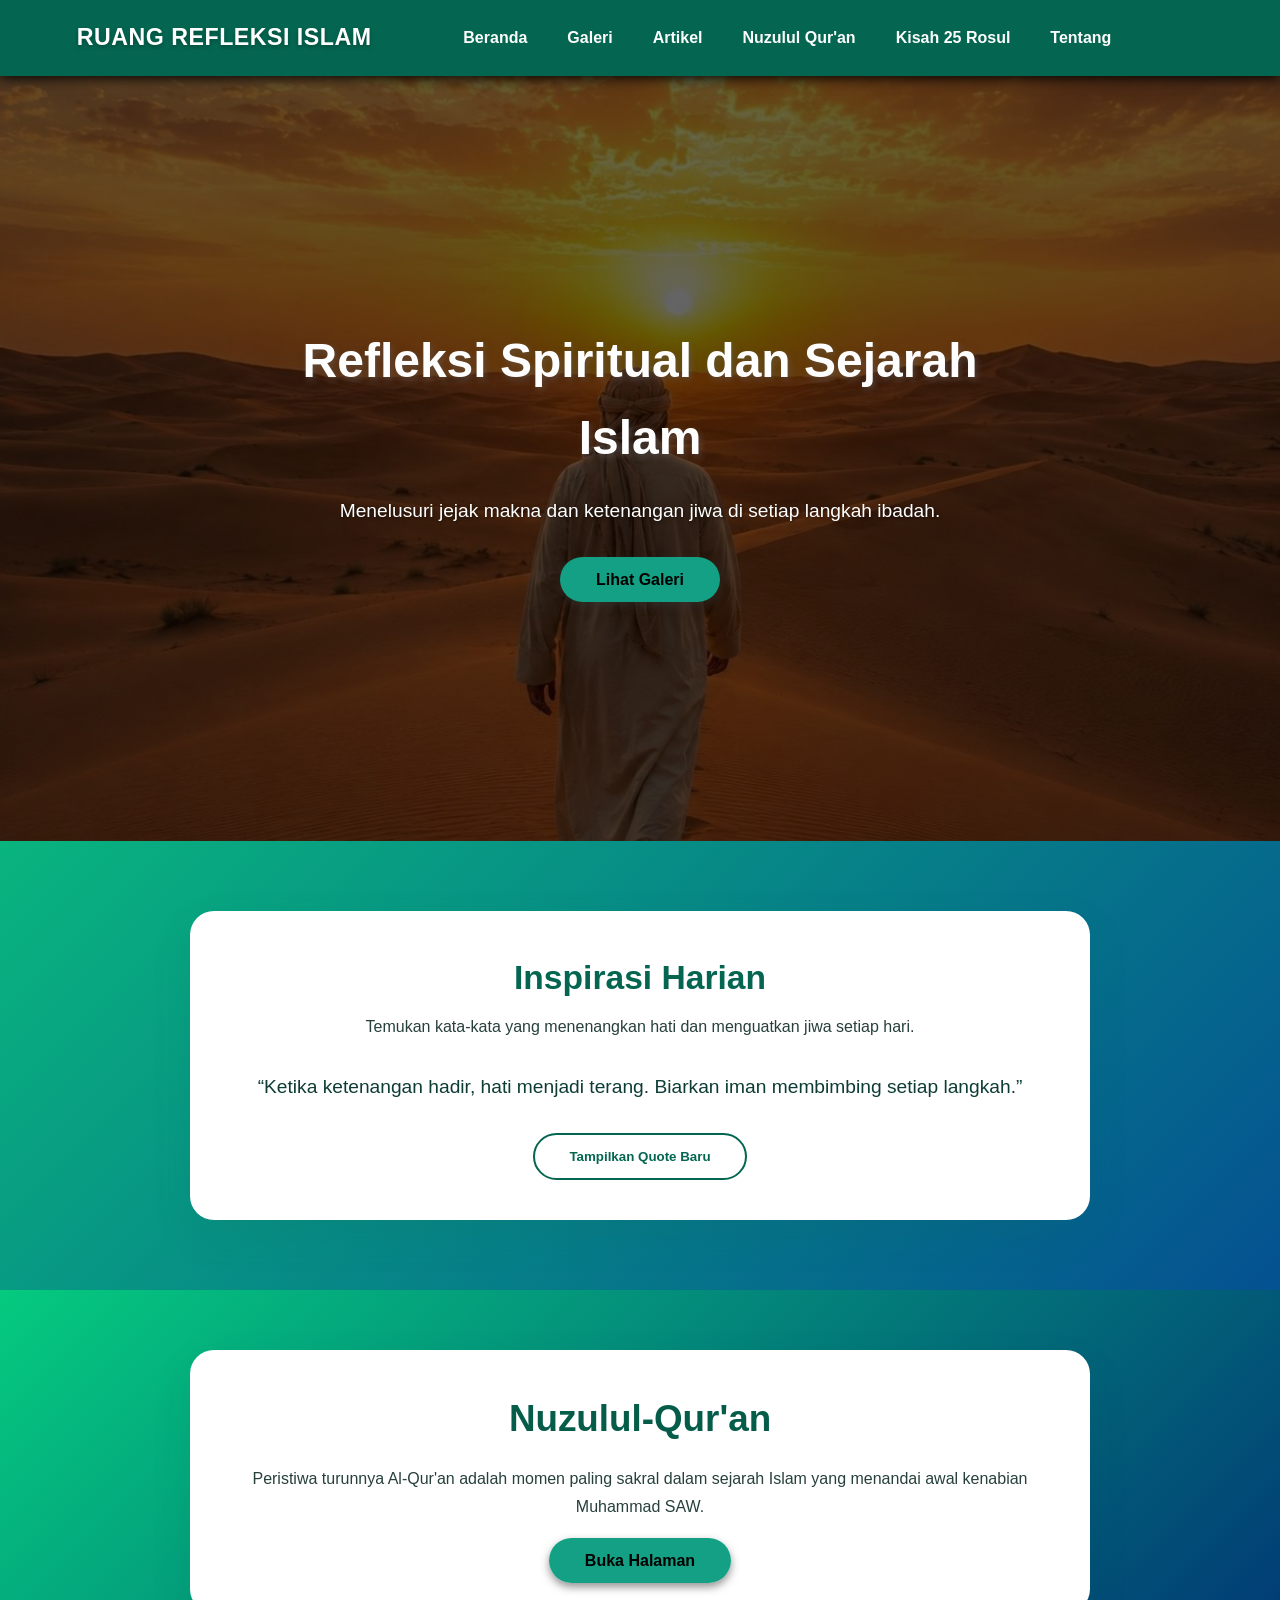
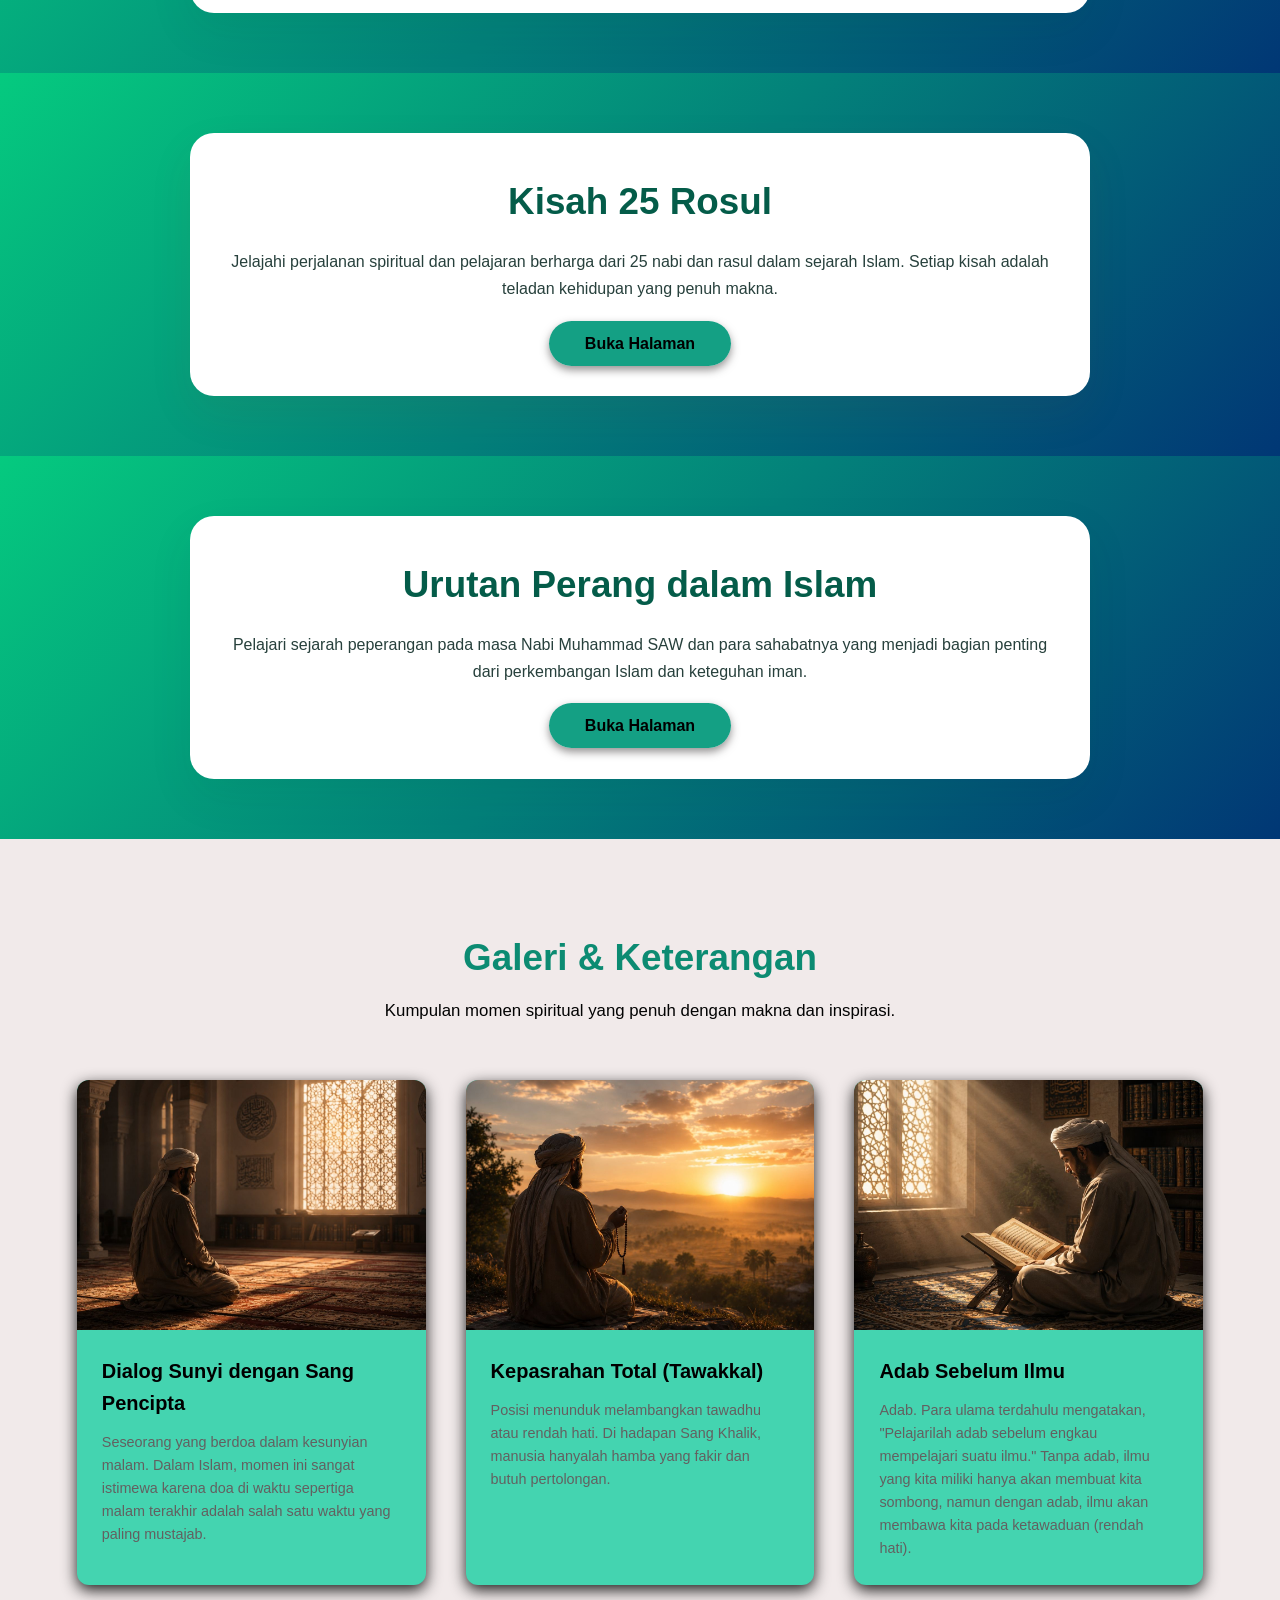
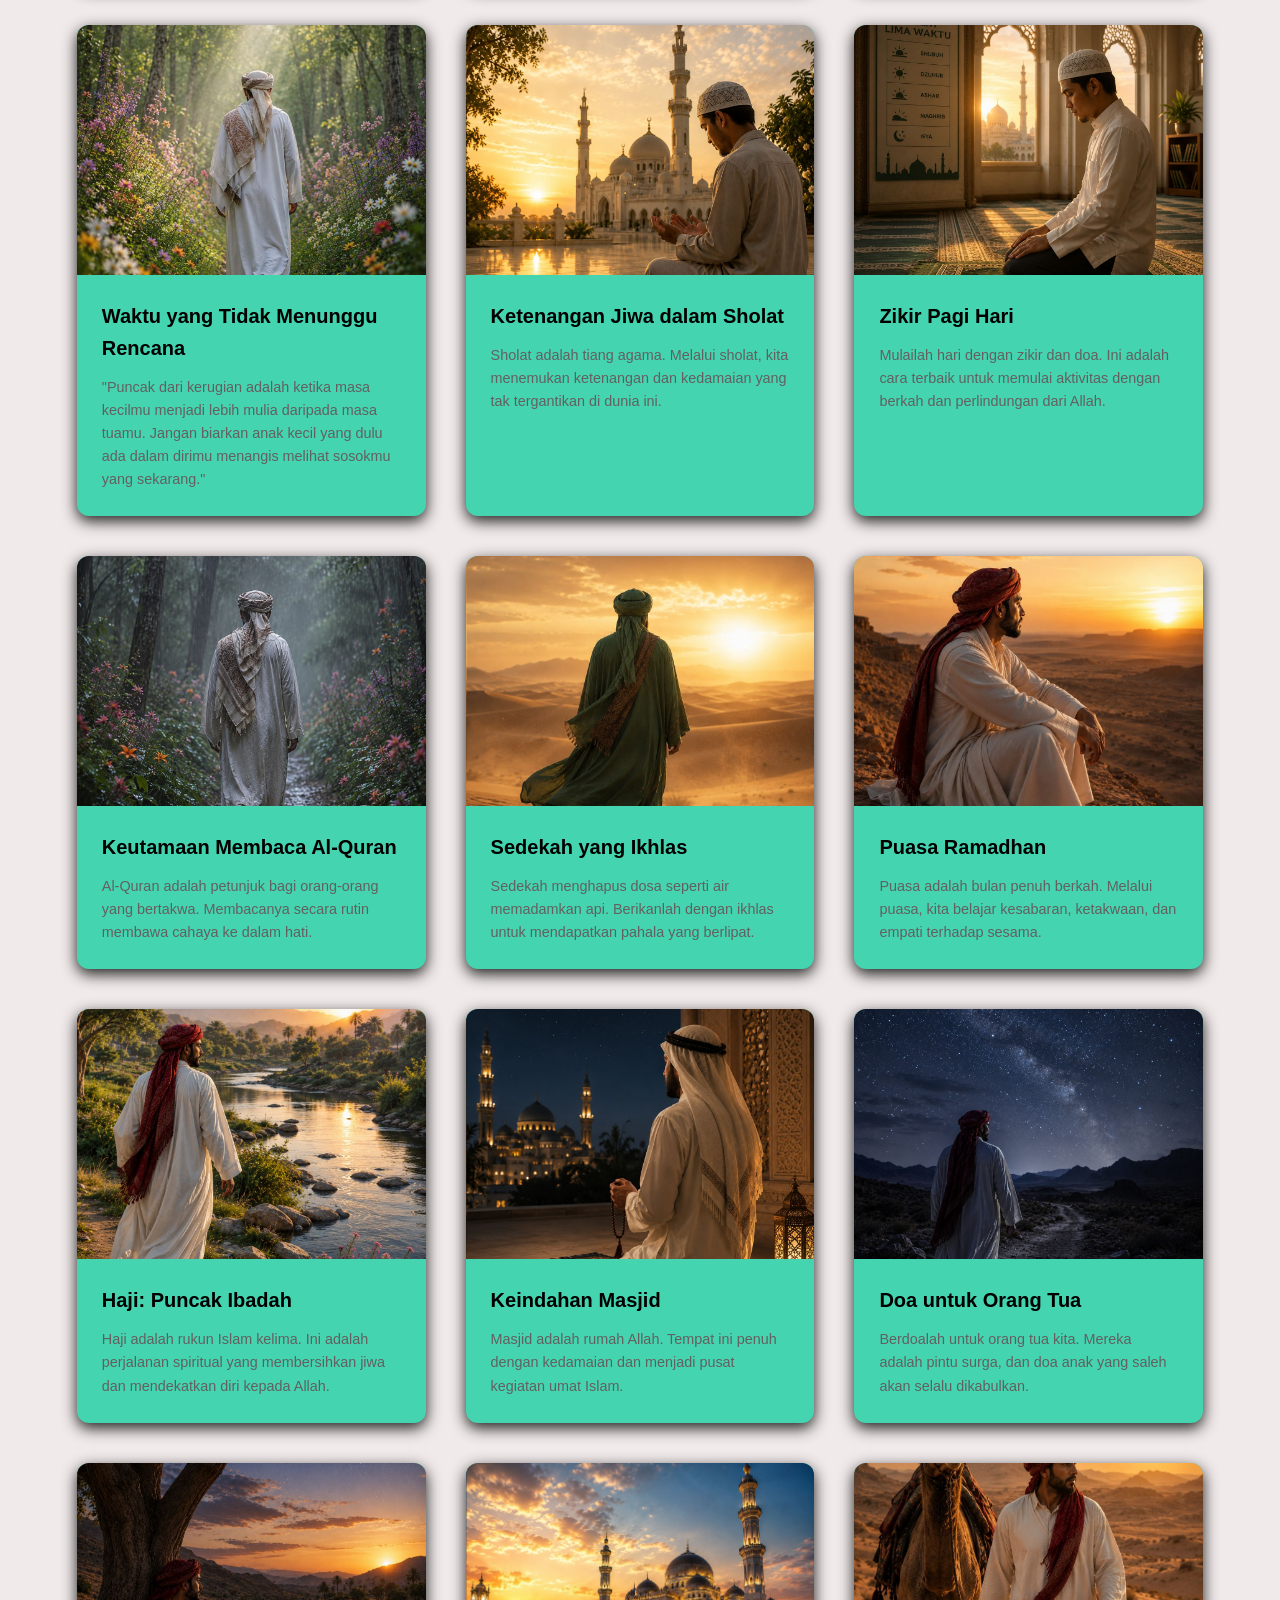
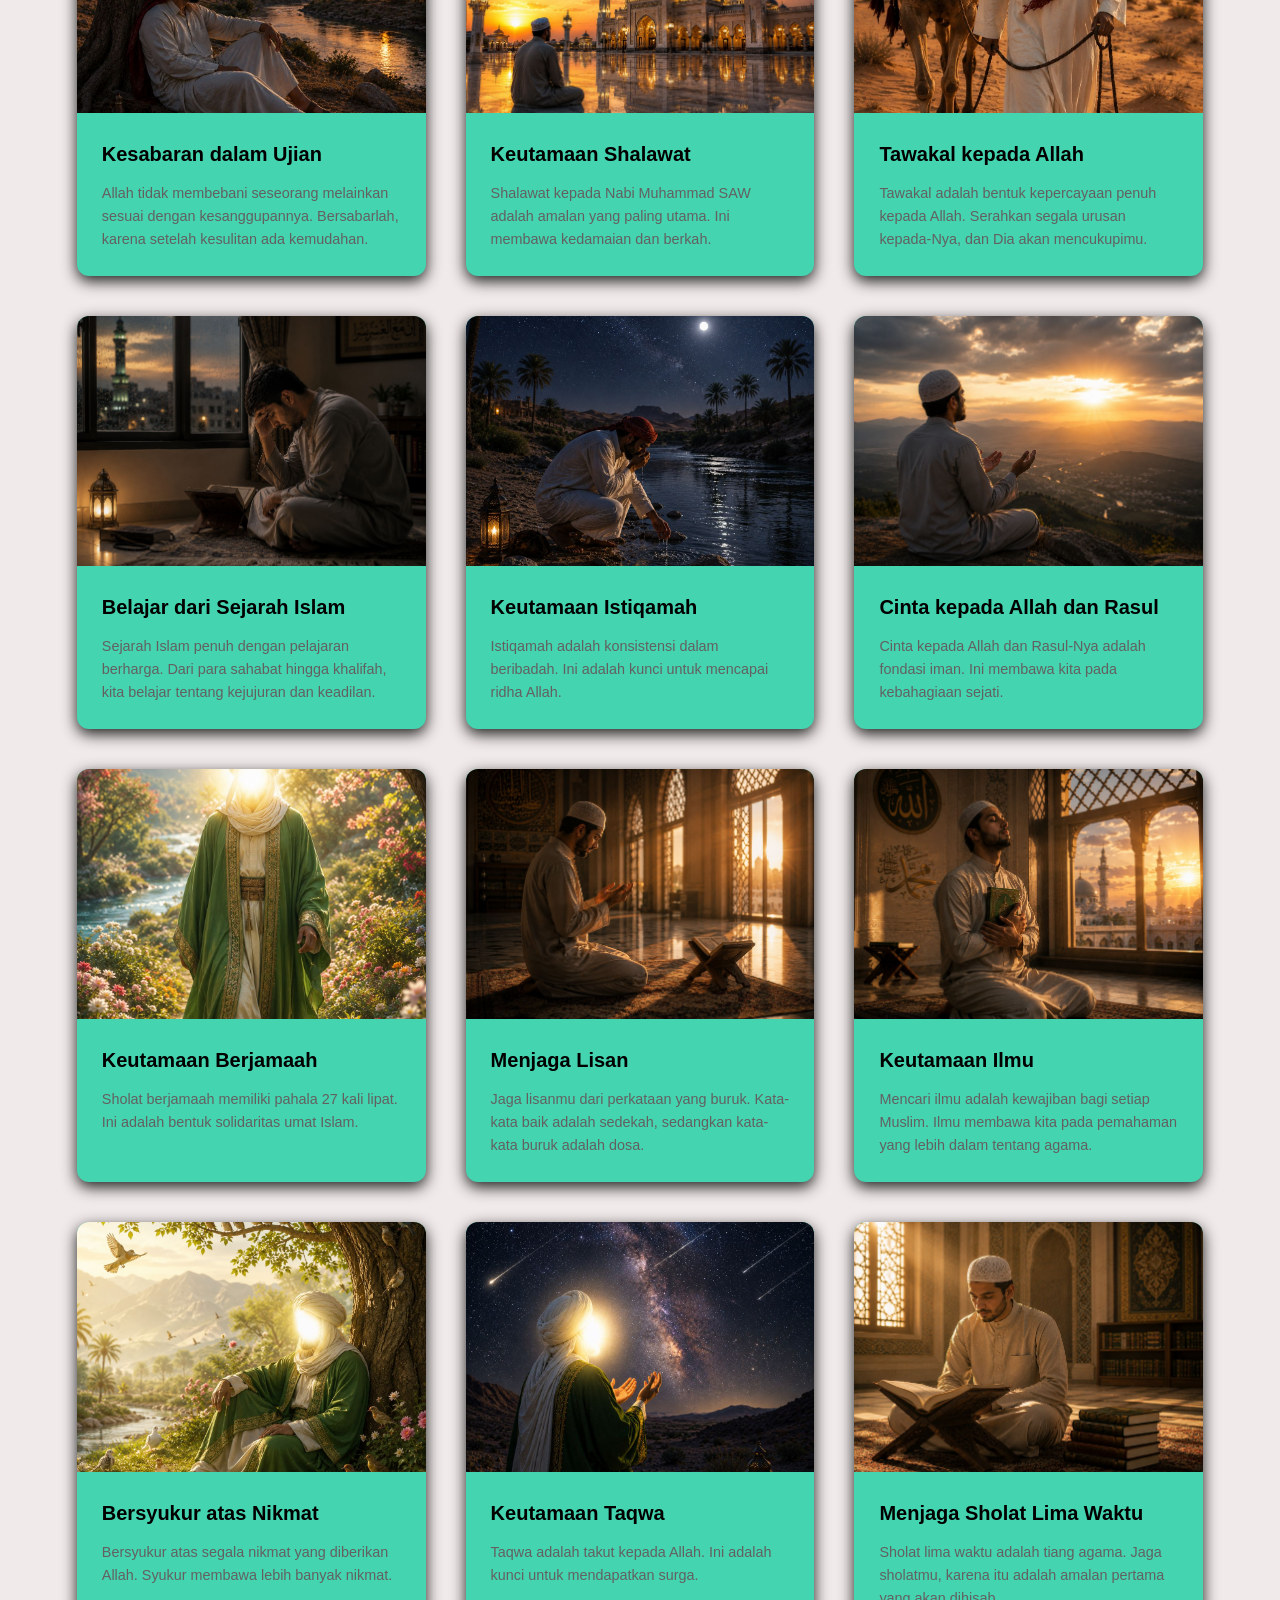
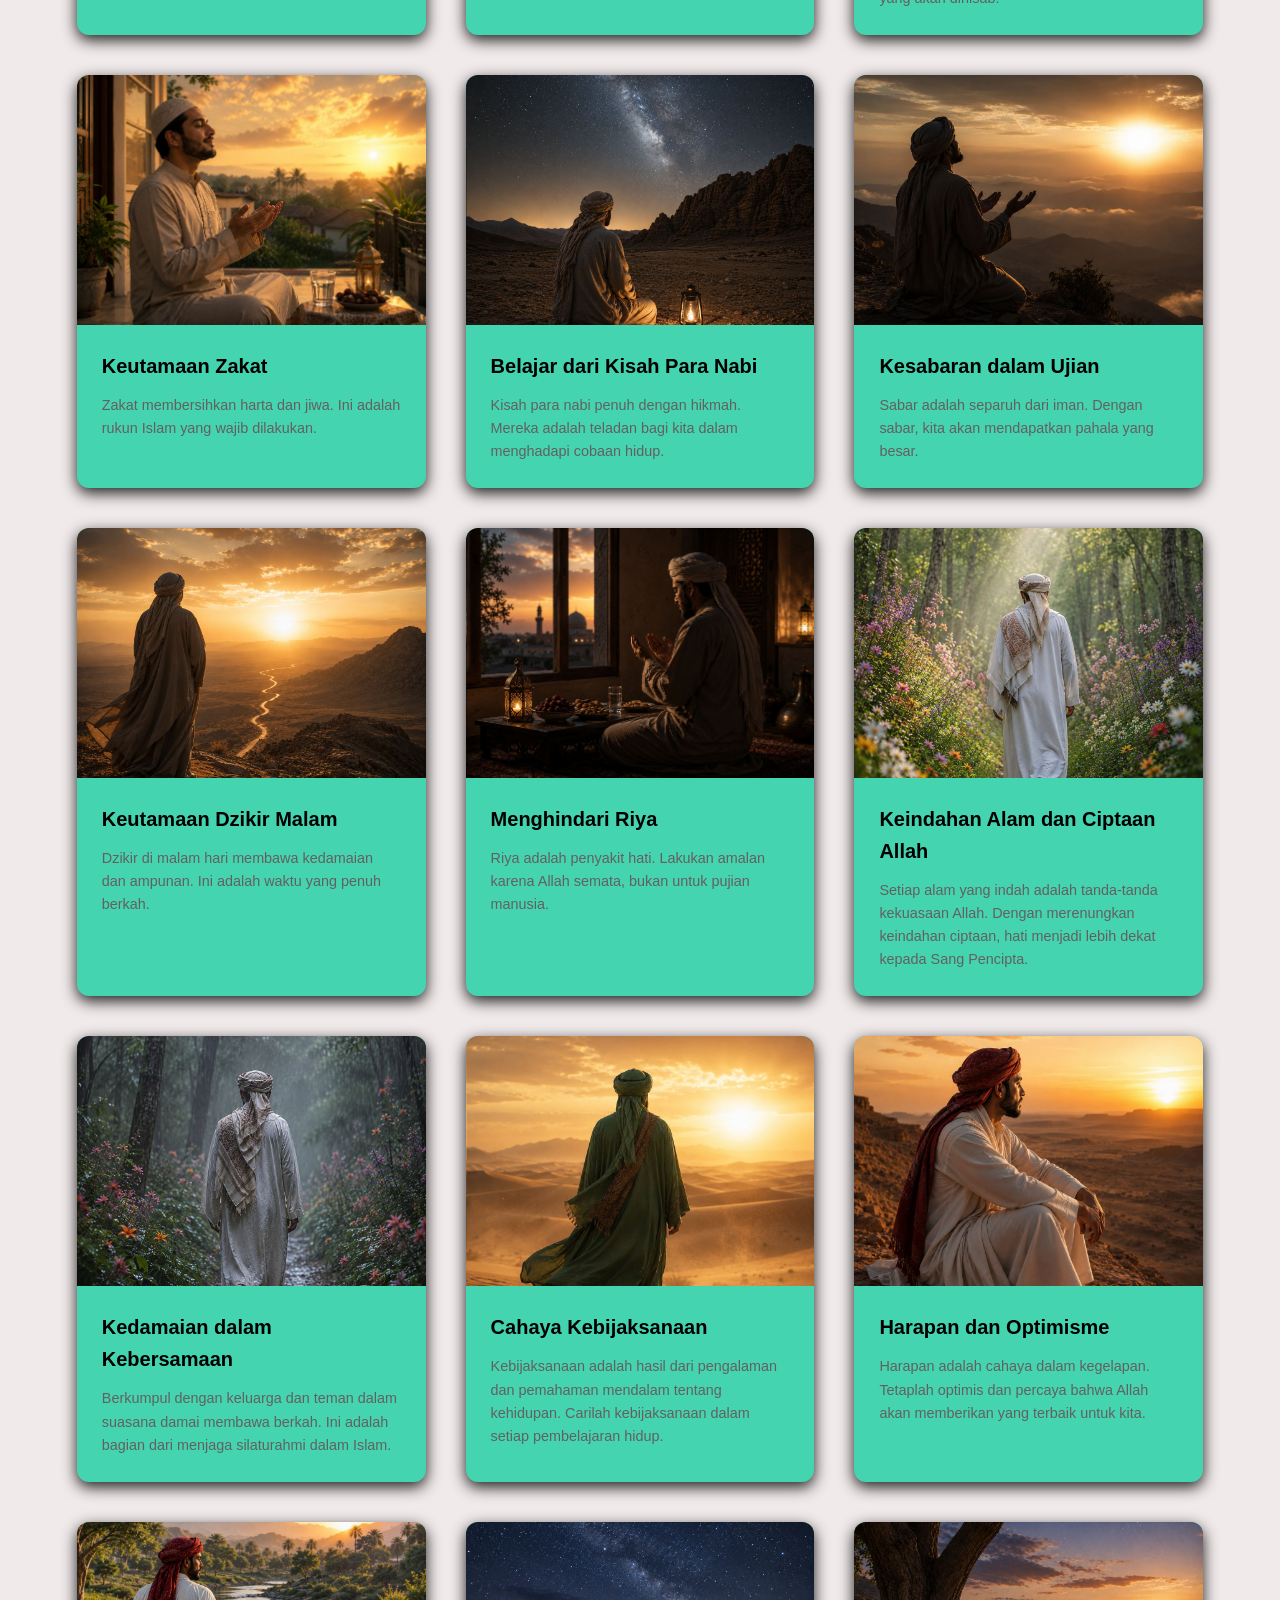
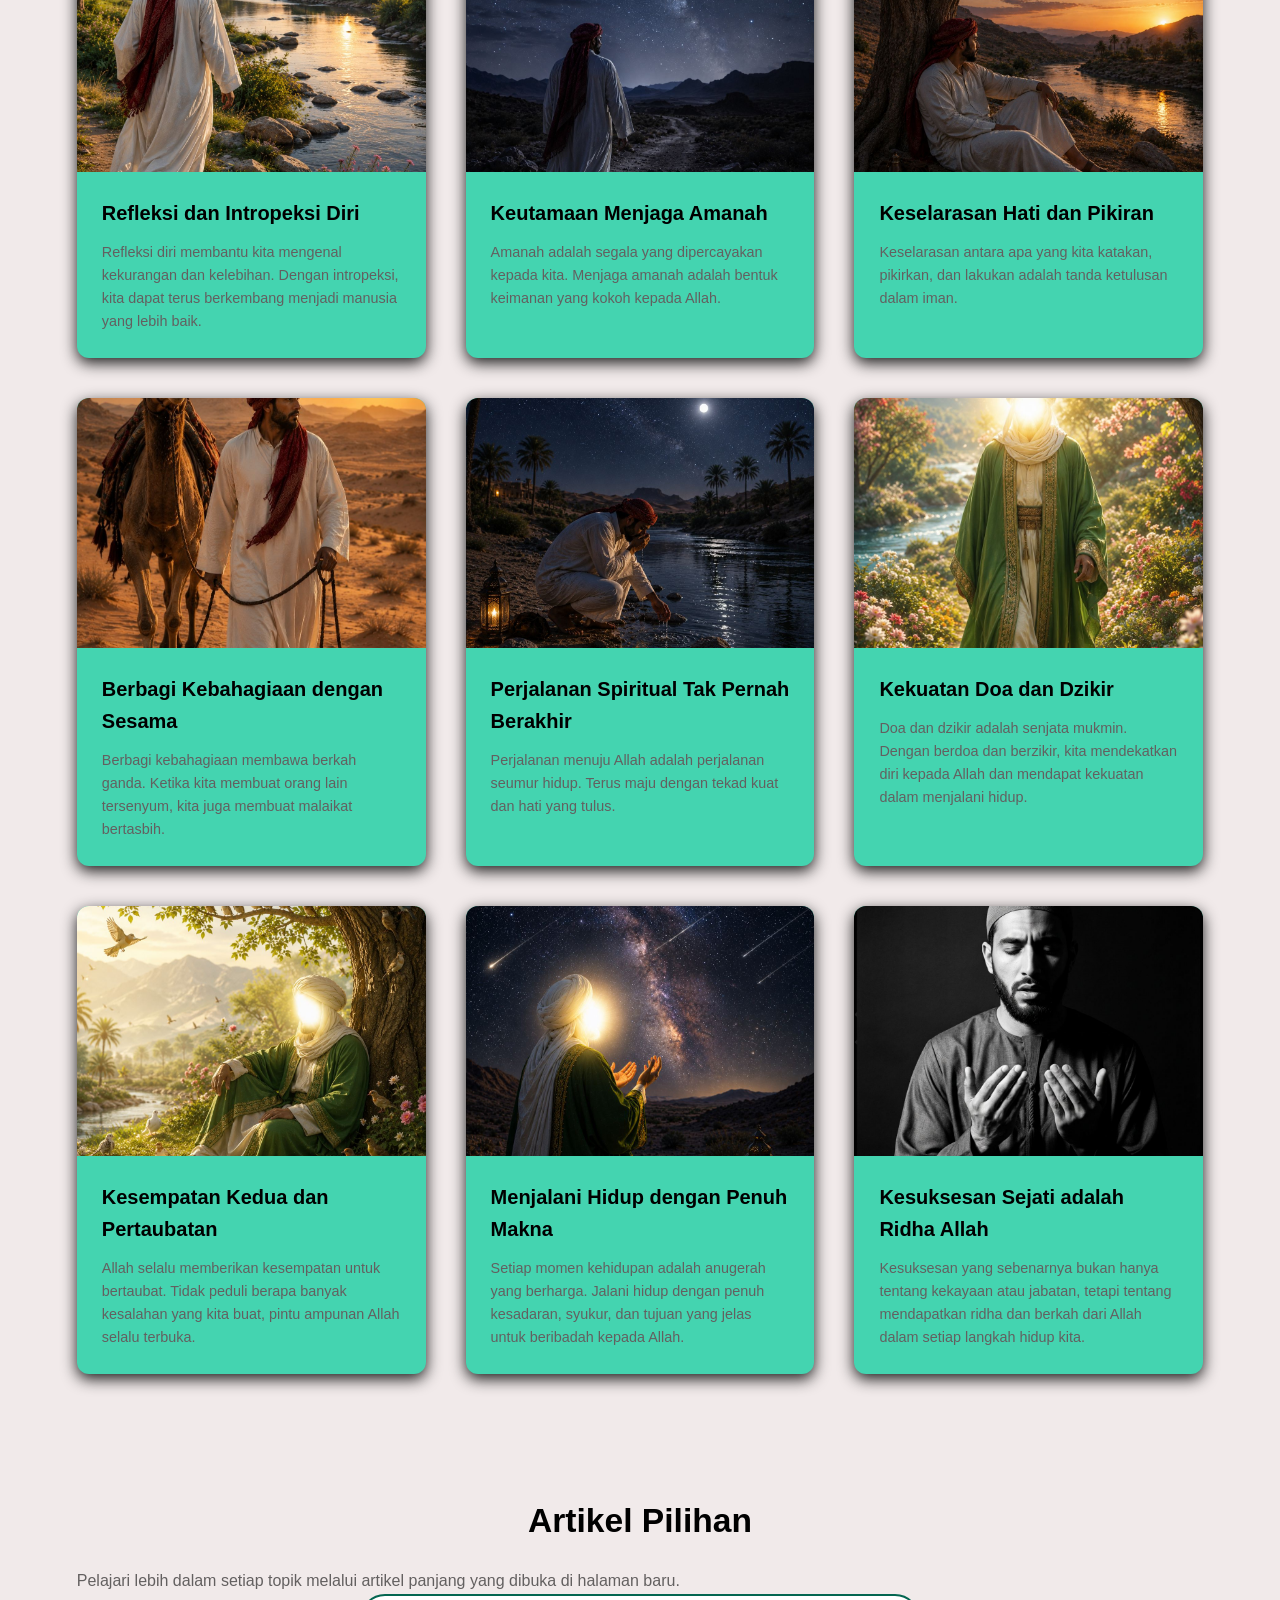
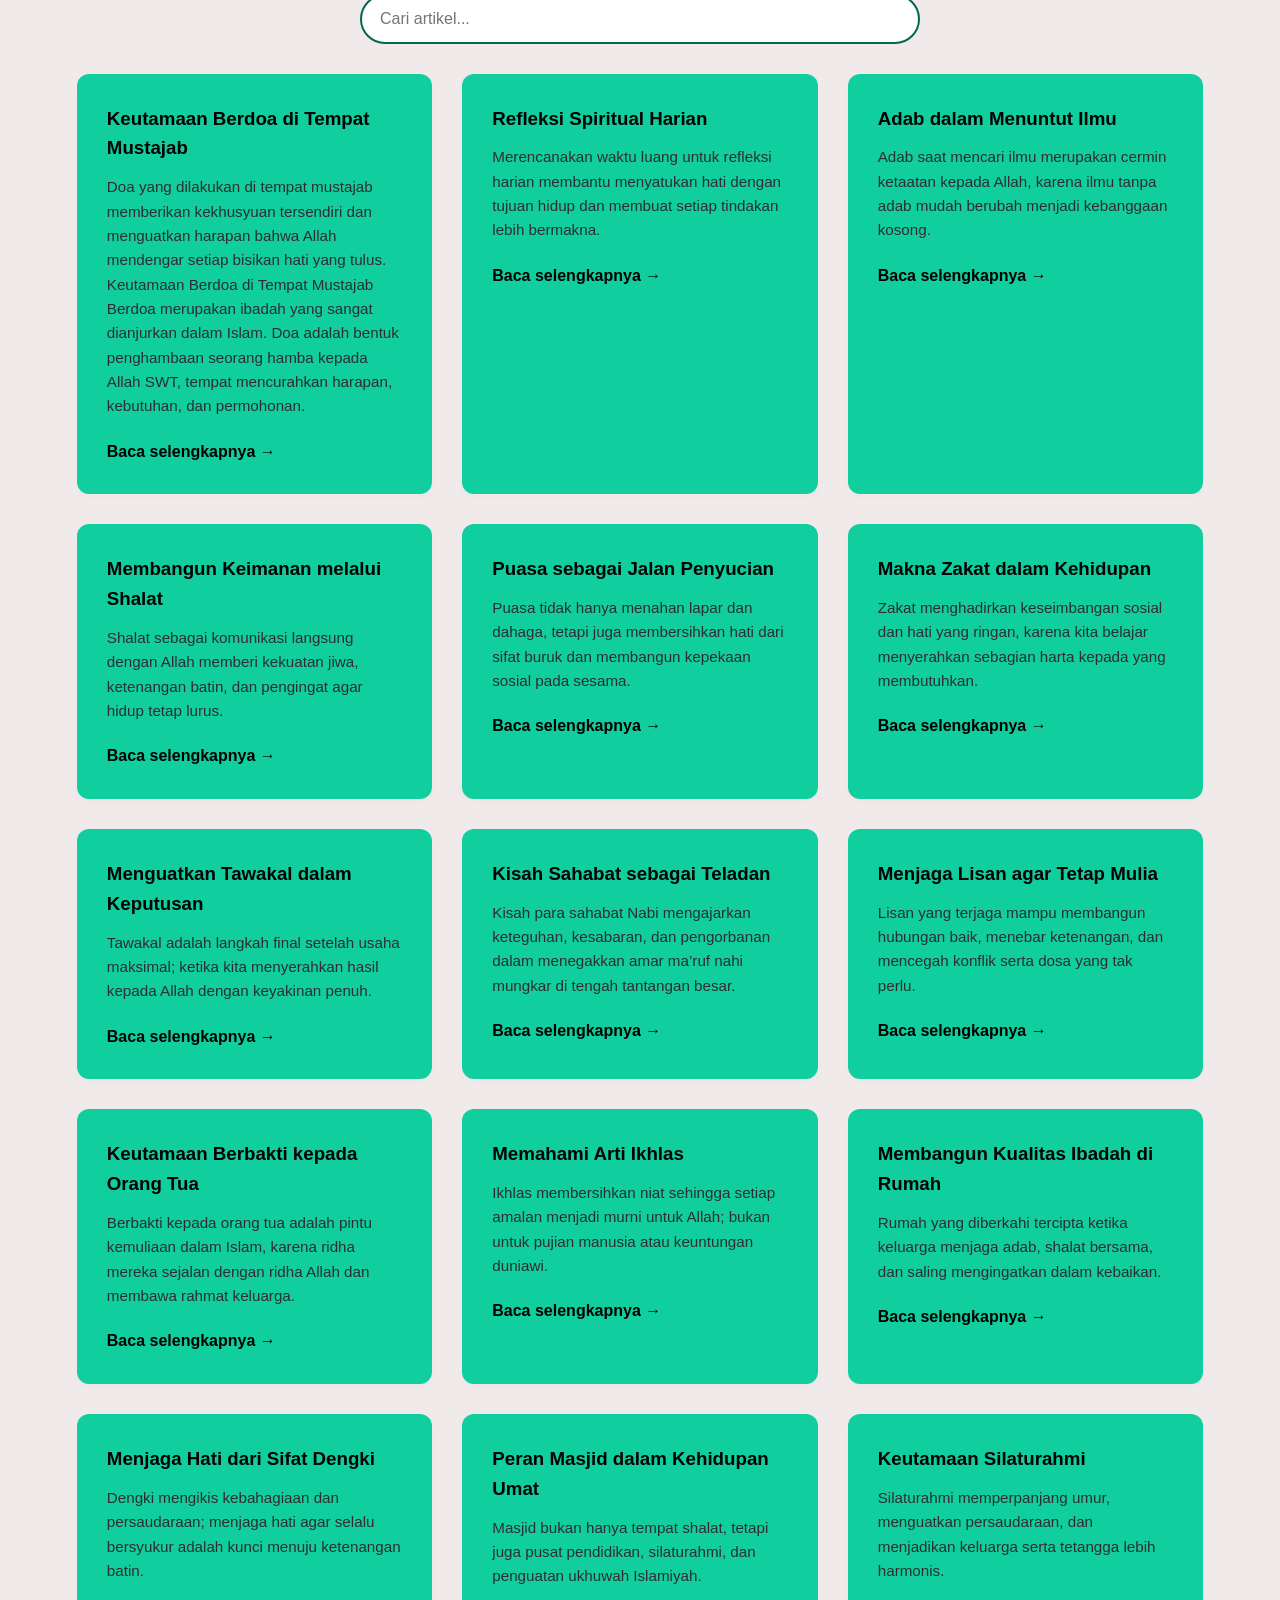
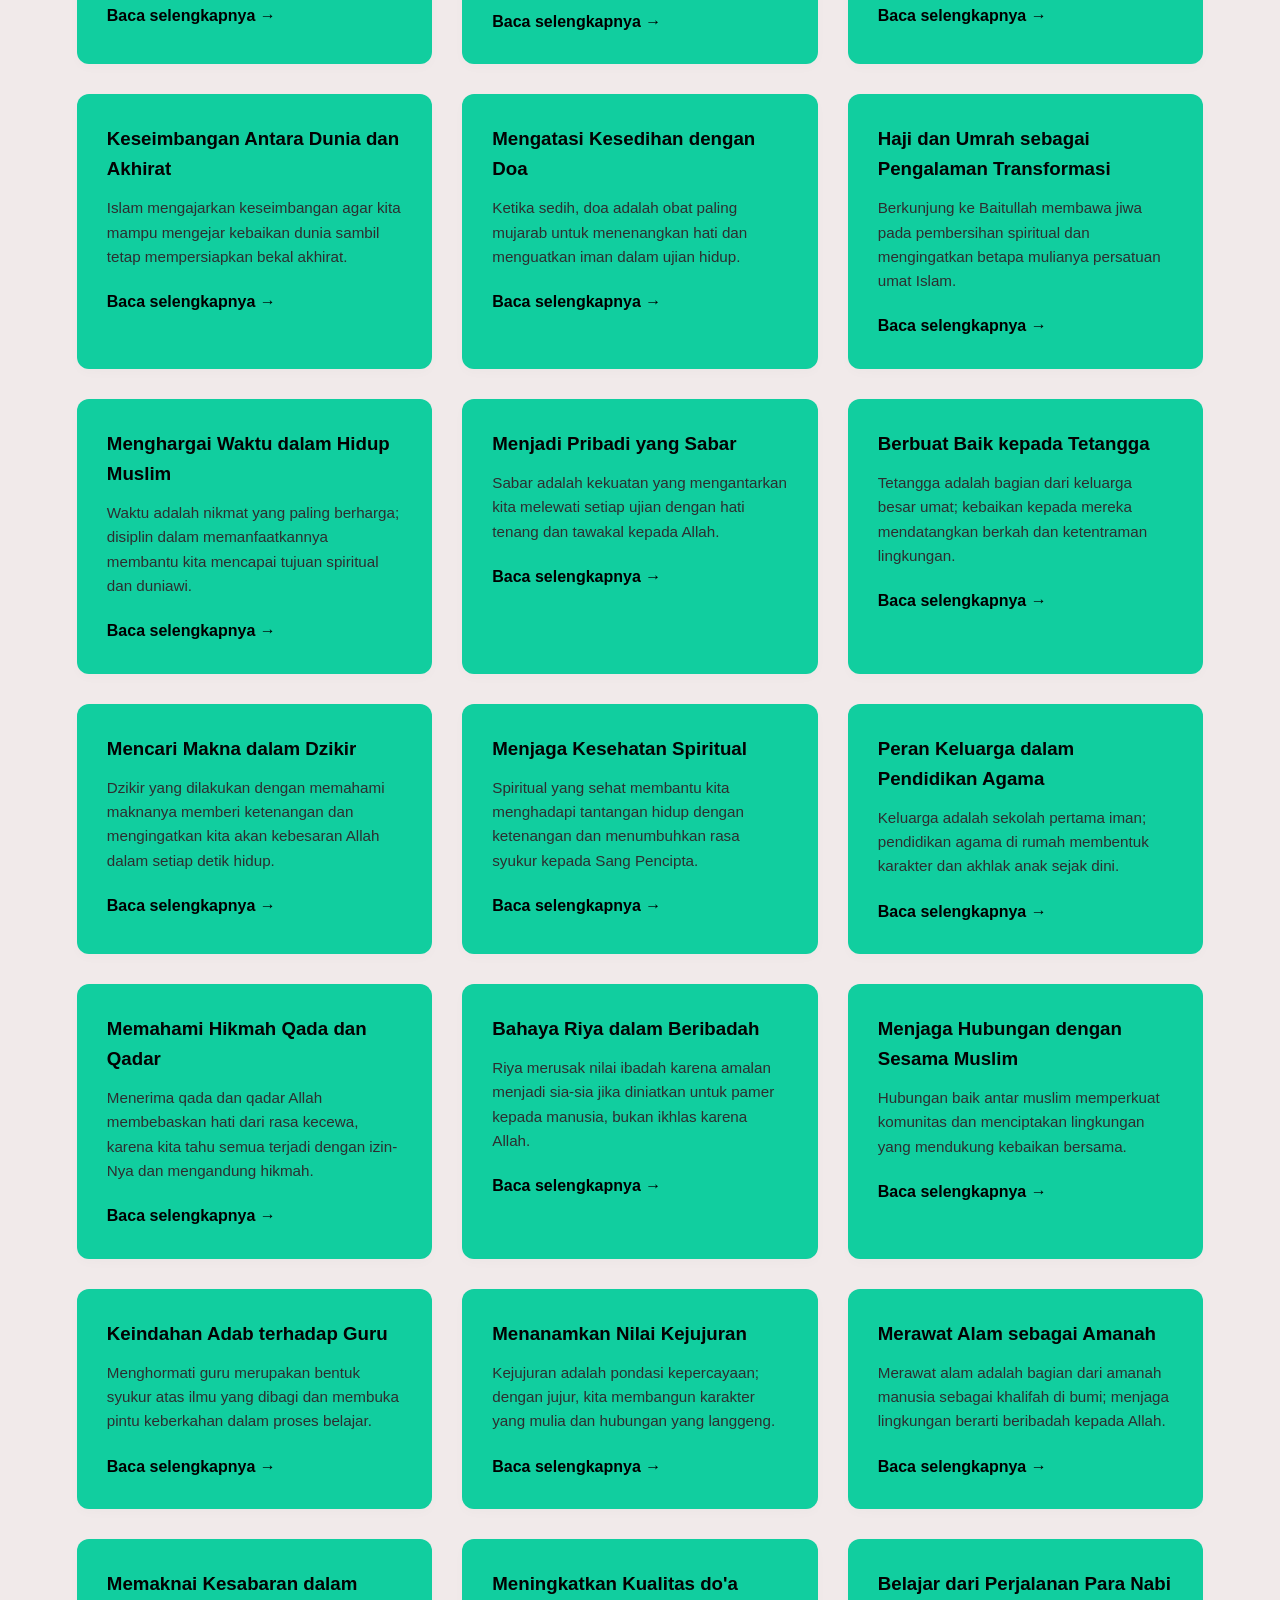
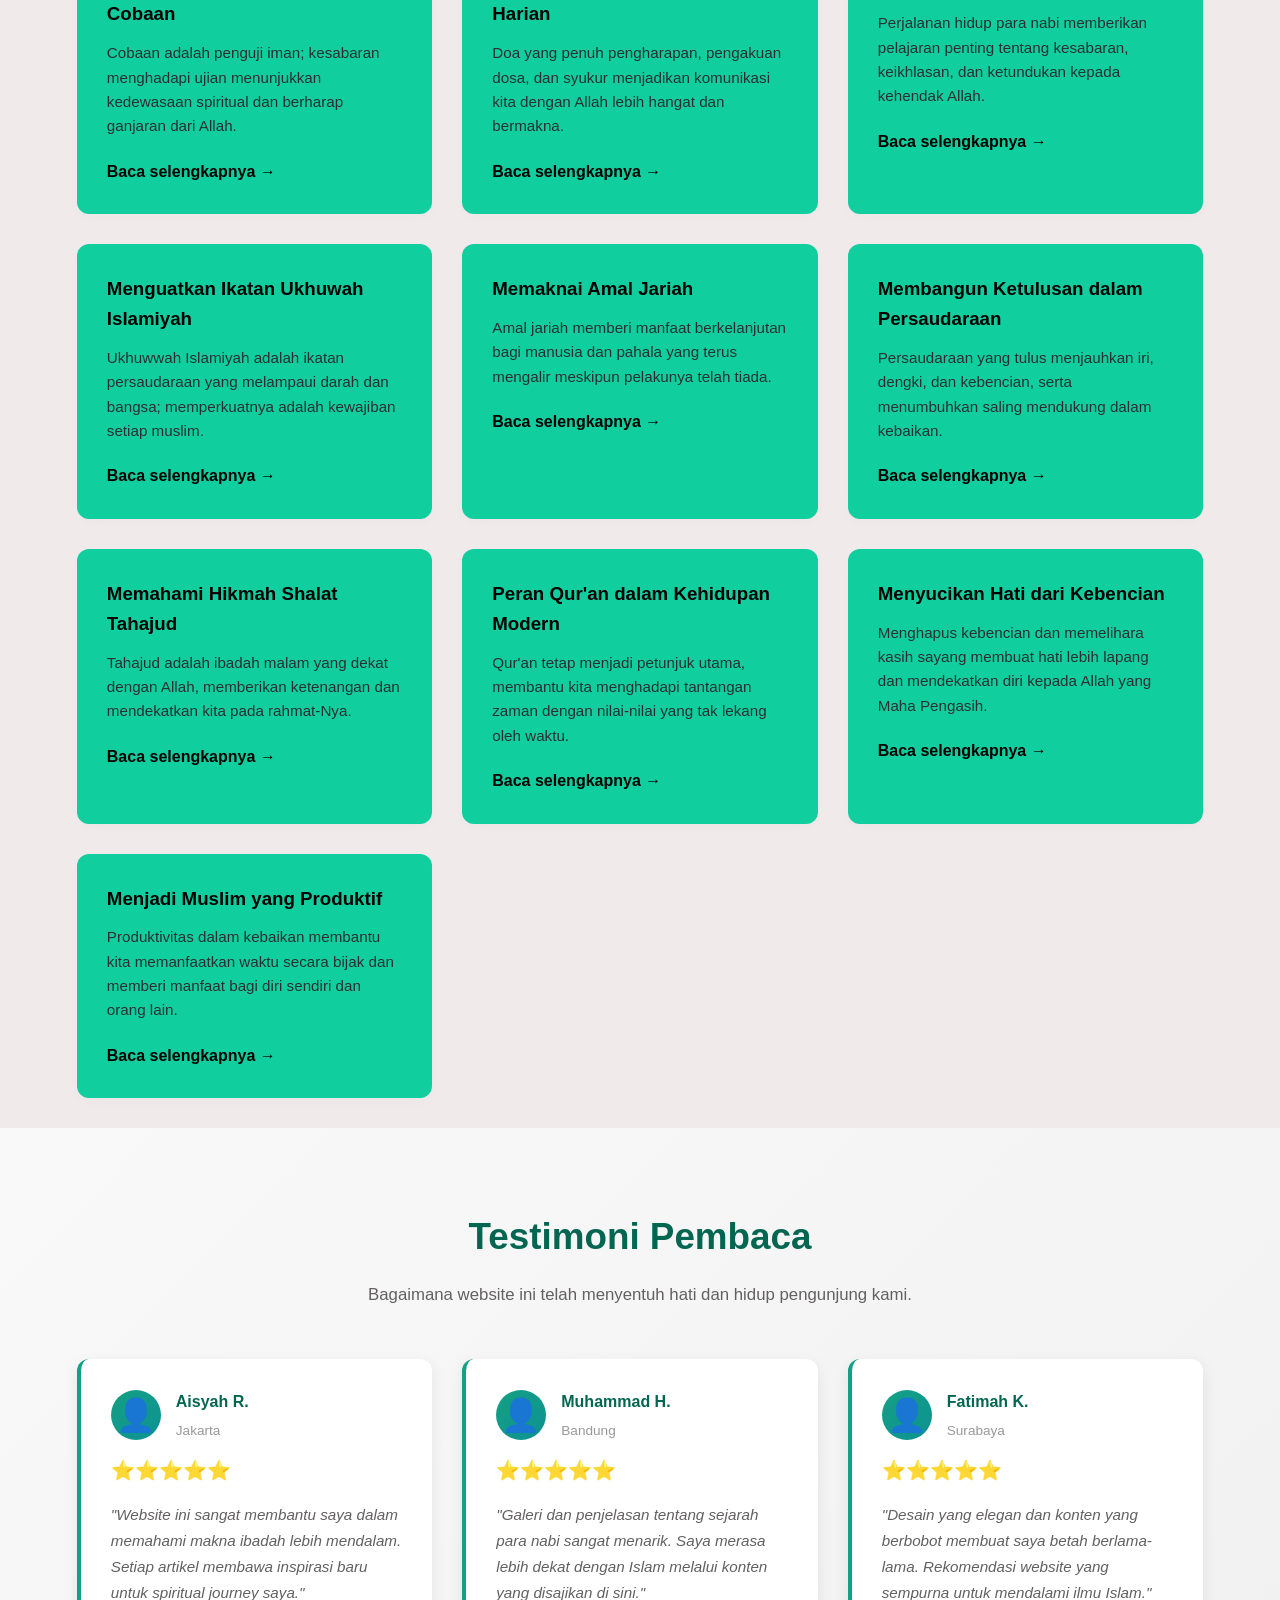
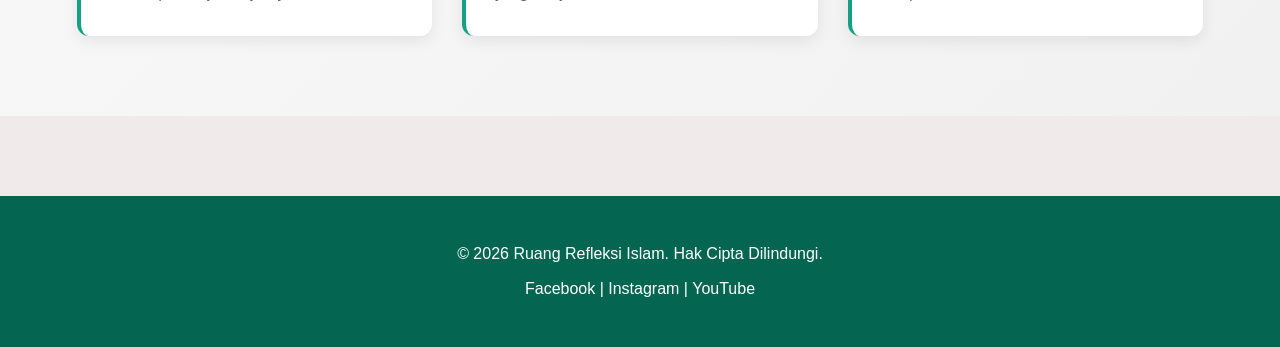
==== commit 1145a533: "Optimize: convert PNG to JPEG, reduce file sizes" ====
--- a/index.html
+++ b/index.html
@@ -31,13 +31,13 @@
     <main>
         <section class="hero">
             <div class="bg-slider">
-                <div class="slide active" style="background-image: url('poto bacground/ChatGPT Image 10 Mei 2026, 12.15.00.png');"></div>
-                <div class="slide" style="background-image: url('poto bacground/ChatGPT Image 10 Mei 2026, 12.16.24.png');"></div>
-                <div class="slide" style="background-image: url('poto bacground/ChatGPT Image 10 Mei 2026, 12.22.32.png');"></div>
-                <div class="slide" style="background-image: url('poto bacground/ChatGPT Image 10 Mei 2026, 12.24.17.png');"></div>
-                <div class="slide" style="background-image: url('poto bacground/ChatGPT Image 10 Mei 2026, 12.25.48.png');"></div>
-                <div class="slide" style="background-image: url('poto bacground/ChatGPT Image 10 Mei 2026, 12.27.49.png');"></div>
-                <div class="slide" style="background-image: url('poto bacground/ChatGPT Image May 10, 2026, 12_31_59 PM.png');"></div>
+                <div class="slide active" style="background-image: url('poto bacground/ChatGPT Image 10 Mei 2026, 12.15.00\.jpg');"></div>
+                <div class="slide" style="background-image: url('poto bacground/ChatGPT Image 10 Mei 2026, 12.16.24\.jpg');"></div>
+                <div class="slide" style="background-image: url('poto bacground/ChatGPT Image 10 Mei 2026, 12.22.32\.jpg');"></div>
+                <div class="slide" style="background-image: url('poto bacground/ChatGPT Image 10 Mei 2026, 12.24.17\.jpg');"></div>
+                <div class="slide" style="background-image: url('poto bacground/ChatGPT Image 10 Mei 2026, 12.25.48\.jpg');"></div>
+                <div class="slide" style="background-image: url('poto bacground/ChatGPT Image 10 Mei 2026, 12.27.49\.jpg');"></div>
+                <div class="slide" style="background-image: url('poto bacground/ChatGPT Image May 10, 2026, 12_31_59 PM\.jpg');"></div>
             </div>
 
             <div class="hero-content">
@@ -88,7 +88,7 @@
             
             <div class="card-grid">
                 <div class="card">
-                    <div class="card-img" style="background-image: url('poto galeri/ChatGPT Image May 10, 2026, 12_57_24 PM.png');"></div>
+                    <div class="card-img" style="background-image: url('poto galeri/ChatGPT Image May 10, 2026, 12_57_24 PM\.jpg');"></div>
                     <div class="card-content">
                         <h3>Dialog Sunyi dengan Sang Pencipta</h3>
                         <p>Seseorang yang berdoa dalam kesunyian malam. Dalam Islam, momen ini sangat istimewa karena doa di waktu sepertiga malam terakhir adalah salah satu waktu yang paling mustajab.</p>
@@ -96,147 +96,147 @@
                 </div>
 
                 <div class="card">
-                    <div class="card-img" style="background-image: url('poto galeri/ChatGPT Image May 10, 2026, 12_58_56 PM.png');"></div><div class="card-content"><h3>Kepasrahan Total (Tawakkal)</h3><p>Posisi menunduk melambangkan tawadhu atau rendah hati. Di hadapan Sang Khalik, manusia hanyalah hamba yang fakir dan butuh pertolongan.</p>
-                    </div>
-                </div>
-
-                <div class="card">
-                    <div class="card-img" style="background-image: url('poto galeri/ChatGPT Image May 10, 2026, 01_01_26 PM.png');"></div><div class="card-content"><h3>Adab Sebelum Ilmu</h3><p>Adab. Para ulama terdahulu mengatakan, "Pelajarilah adab sebelum engkau mempelajari suatu ilmu." Tanpa adab, ilmu yang kita miliki hanya akan membuat kita sombong, namun dengan adab, ilmu akan membawa kita pada ketawaduan (rendah hati).</p>
-                    </div>
-                </div>
-
-                <div class="card">
-                    <div class="card-img" style="background-image: url('poto galeri/13 poto/ChatGPT Image 10 Mei 2026, 15.36.13.png');"></div><div class="card-content"><h3>Waktu yang Tidak Menunggu Rencana</h3><p>"Puncak dari kerugian adalah ketika masa kecilmu menjadi lebih mulia daripada masa tuamu. Jangan biarkan anak kecil yang dulu ada dalam dirimu menangis melihat sosokmu yang sekarang."</p>
-                    </div>
-                </div>
-
-                <div class="card">
-                    <div class="card-img" style="background-image: url('poto galeri/ChatGPT Image 10 Mei 2026, 13.34.54.png');"></div><div class="card-content"><h3>Ketenangan Jiwa dalam Sholat</h3><p>Sholat adalah tiang agama. Melalui sholat, kita menemukan ketenangan dan kedamaian yang tak tergantikan di dunia ini.</p>
-                    </div>
-                </div>
-
-                <div class="card">
-                    <div class="card-img" style="background-image: url('poto galeri/ChatGPT Image 10 Mei 2026, 13.36.17.png');"></div><div class="card-content"><h3>Zikir Pagi Hari</h3><p>Mulailah hari dengan zikir dan doa. Ini adalah cara terbaik untuk memulai aktivitas dengan berkah dan perlindungan dari Allah.</p>
-                    </div>
-                </div>
-
-                <div class="card">
-                    <div class="card-img" style="background-image: url('poto galeri/13 poto/ChatGPT Image 10 Mei 2026, 15.37.59.png');"></div><div class="card-content"><h3>Keutamaan Membaca Al-Quran</h3><p>Al-Quran adalah petunjuk bagi orang-orang yang bertakwa. Membacanya secara rutin membawa cahaya ke dalam hati.</p>
-                    </div>
-                </div>
-
-                <div class="card">
-                    <div class="card-img" style="background-image: url('poto galeri/13 poto/ChatGPT Image 10 Mei 2026, 15.48.59.png');"></div><div class="card-content"><h3>Sedekah yang Ikhlas</h3><p>Sedekah menghapus dosa seperti air memadamkan api. Berikanlah dengan ikhlas untuk mendapatkan pahala yang berlipat.</p>
-                    </div>
-                </div>
-
-                <div class="card">
-                    <div class="card-img" style="background-image: url('poto galeri/13 poto/ChatGPT Image 10 Mei 2026, 16.00.30.png');"></div><div class="card-content"><h3>Puasa Ramadhan</h3><p>Puasa adalah bulan penuh berkah. Melalui puasa, kita belajar kesabaran, ketakwaan, dan empati terhadap sesama.</p>
-                    </div>
-                </div>
-
-                <div class="card">
-                    <div class="card-img" style="background-image: url('poto galeri/13 poto/ChatGPT Image 10 Mei 2026, 16.01.58.png');"></div><div class="card-content"><h3>Haji: Puncak Ibadah</h3><p>Haji adalah rukun Islam kelima. Ini adalah perjalanan spiritual yang membersihkan jiwa dan mendekatkan diri kepada Allah.</p>
-                    </div>
-                </div>
-
-                <div class="card">
-                    <div class="card-img" style="background-image: url('poto galeri/ChatGPT Image 10 Mei 2026, 14.00.46.png');"></div><div class="card-content"><h3>Keindahan Masjid</h3><p>Masjid adalah rumah Allah. Tempat ini penuh dengan kedamaian dan menjadi pusat kegiatan umat Islam.</p>
-                    </div>
-                </div>
-
-                <div class="card">
-                    <div class="card-img" style="background-image: url('poto galeri/13 poto/ChatGPT Image 10 Mei 2026, 16.03.51.png');"></div><div class="card-content"><h3>Doa untuk Orang Tua</h3><p>Berdoalah untuk orang tua kita. Mereka adalah pintu surga, dan doa anak yang saleh akan selalu dikabulkan.</p>
-                    </div>
-                </div>
-
-                <div class="card">
-                    <div class="card-img" style="background-image: url('poto galeri/13 poto/ChatGPT Image 10 Mei 2026, 16.05.14.png');"></div><div class="card-content"><h3>Kesabaran dalam Ujian</h3><p>Allah tidak membebani seseorang melainkan sesuai dengan kesanggupannya. Bersabarlah, karena setelah kesulitan ada kemudahan.</p>
-                    </div>
-                </div>
-
-                <div class="card">
-                    <div class="card-img" style="background-image: url('poto galeri/ChatGPT Image May 10, 2026, 01_11_33 PM.png');"></div><div class="card-content"><h3>Keutamaan Shalawat</h3><p>Shalawat kepada Nabi Muhammad SAW adalah amalan yang paling utama. Ini membawa kedamaian dan berkah.</p>
-                    </div>
-                </div>
-
-                <div class="card">
-                    <div class="card-img" style="background-image: url('poto galeri/13 poto/ChatGPT Image 10 Mei 2026, 16.07.42.png');"></div><div class="card-content"><h3>Tawakal kepada Allah</h3><p>Tawakal adalah bentuk kepercayaan penuh kepada Allah. Serahkan segala urusan kepada-Nya, dan Dia akan mencukupimu.</p>
-                    </div>
-                </div>
-
-                <div class="card">
-                    <div class="card-img" style="background-image: url('poto galeri/ChatGPT Image May 10, 2026, 01_14_35 PM.png');"></div><div class="card-content"><h3>Belajar dari Sejarah Islam</h3><p>Sejarah Islam penuh dengan pelajaran berharga. Dari para sahabat hingga khalifah, kita belajar tentang kejujuran dan keadilan.</p>
-                    </div>
-                </div>
-
-                <div class="card">
-                    <div class="card-img" style="background-image: url('poto galeri/13 poto/ChatGPT Image 10 Mei 2026, 16.09.02.png');"></div><div class="card-content"><h3>Keutamaan Istiqamah</h3><p>Istiqamah adalah konsistensi dalam beribadah. Ini adalah kunci untuk mencapai ridha Allah.</p>
-                    </div>
-                </div>
-
-                <div class="card">
-                    <div class="card-img" style="background-image: url('poto galeri/ChatGPT Image May 10, 2026, 01_17_41 PM.png');"></div><div class="card-content"><h3>Cinta kepada Allah dan Rasul</h3><p>Cinta kepada Allah dan Rasul-Nya adalah fondasi iman. Ini membawa kita pada kebahagiaan sejati.</p>
-                    </div>
-                </div>
-
-                <div class="card">
-                    <div class="card-img" style="background-image: url('poto galeri/13 poto/ChatGPT Image 10 Mei 2026, 16.10.41.png');"></div><div class="card-content"><h3>Keutamaan Berjamaah</h3><p>Sholat berjamaah memiliki pahala 27 kali lipat. Ini adalah bentuk solidaritas umat Islam.</p>
-                    </div>
-                </div>
-
-                <div class="card">
-                    <div class="card-img" style="background-image: url('poto galeri/ChatGPT Image May 10, 2026, 01_20_38 PM.png');"></div><div class="card-content"><h3>Menjaga Lisan</h3><p>Jaga lisanmu dari perkataan yang buruk. Kata-kata baik adalah sedekah, sedangkan kata-kata buruk adalah dosa.</p>
-                    </div>
-                </div>
-
-                <div class="card">
-                    <div class="card-img" style="background-image: url('poto galeri/ChatGPT Image May 10, 2026, 01_21_57 PM.png');"></div><div class="card-content"><h3>Keutamaan Ilmu</h3><p>Mencari ilmu adalah kewajiban bagi setiap Muslim. Ilmu membawa kita pada pemahaman yang lebih dalam tentang agama.</p>
-                    </div>
-                </div>
-
-                <div class="card">
-                    <div class="card-img" style="background-image: url('poto galeri/13 poto/ChatGPT Image 10 Mei 2026, 16.12.11.png');"></div><div class="card-content"><h3>Bersyukur atas Nikmat</h3><p>Bersyukur atas segala nikmat yang diberikan Allah. Syukur membawa lebih banyak nikmat.</p>
-                    </div>
-                </div>
-
-                <div class="card">
-                    <div class="card-img" style="background-image: url('poto galeri/13 poto/ChatGPT Image 10 Mei 2026, 16.16.05.png');"></div><div class="card-content"><h3>Keutamaan Taqwa</h3><p>Taqwa adalah takut kepada Allah. Ini adalah kunci untuk mendapatkan surga.</p>
-                    </div>
-                </div>
-
-                <div class="card">
-                    <div class="card-img" style="background-image: url('poto galeri/ChatGPT Image May 10, 2026, 01_28_56 PM.png');"></div><div class="card-content"><h3>Menjaga Sholat Lima Waktu</h3><p>Sholat lima waktu adalah tiang agama. Jaga sholatmu, karena itu adalah amalan pertama yang akan dihisab.</p>
-                    </div>
-                </div>
-
-                <div class="card">
-                    <div class="card-img" style="background-image: url('poto galeri/ChatGPT Image May 10, 2026, 01_30_40 PM.png');"></div><div class="card-content"><h3>Keutamaan Zakat</h3><p>Zakat membersihkan harta dan jiwa. Ini adalah rukun Islam yang wajib dilakukan.</p>
-                    </div>
-                </div>
-
-                <div class="card">
-                    <div class="card-img" style="background-image: url('poto galeri/ChatGPT Image May 10, 2026, 12_41_28 PM.png');"></div><div class="card-content"><h3>Belajar dari Kisah Para Nabi</h3><p>Kisah para nabi penuh dengan hikmah. Mereka adalah teladan bagi kita dalam menghadapi cobaan hidup.</p>
-                    </div>
-                </div>
-
-                <div class="card">
-                    <div class="card-img" style="background-image: url('poto galeri/ChatGPT Image May 10, 2026, 12_42_55 PM.png');"></div><div class="card-content"><h3>Kesabaran dalam Ujian</h3><p>Sabar adalah separuh dari iman. Dengan sabar, kita akan mendapatkan pahala yang besar.</p>
-                    </div>
-                </div>
-
-                <div class="card">
-                    <div class="card-img" style="background-image: url('poto galeri/ChatGPT Image May 10, 2026, 12_51_31 PM.png');"></div><div class="card-content"><h3>Keutamaan Dzikir Malam</h3><p>Dzikir di malam hari membawa kedamaian dan ampunan. Ini adalah waktu yang penuh berkah.</p>
-                    </div>
-                </div>
-
-                <div class="card">
-                    <div class="card-img" style="background-image: url('poto galeri/May 10, 2026, 01_04_37 PM.png');"></div><div class="card-content"><h3>Menghindari Riya</h3><p>Riya adalah penyakit hati. Lakukan amalan karena Allah semata, bukan untuk pujian manusia.</p>
-                    </div>
-                </div>
-
-                <div class="card">
-                    <div class="card-img" style="background-image: url('poto galeri/13 poto/ChatGPT Image 10 Mei 2026, 15.36.13.png');"></div>
+                    <div class="card-img" style="background-image: url('poto galeri/ChatGPT Image May 10, 2026, 12_58_56 PM\.jpg');"></div><div class="card-content"><h3>Kepasrahan Total (Tawakkal)</h3><p>Posisi menunduk melambangkan tawadhu atau rendah hati. Di hadapan Sang Khalik, manusia hanyalah hamba yang fakir dan butuh pertolongan.</p>
+                    </div>
+                </div>
+
+                <div class="card">
+                    <div class="card-img" style="background-image: url('poto galeri/ChatGPT Image May 10, 2026, 01_01_26 PM\.jpg');"></div><div class="card-content"><h3>Adab Sebelum Ilmu</h3><p>Adab. Para ulama terdahulu mengatakan, "Pelajarilah adab sebelum engkau mempelajari suatu ilmu." Tanpa adab, ilmu yang kita miliki hanya akan membuat kita sombong, namun dengan adab, ilmu akan membawa kita pada ketawaduan (rendah hati).</p>
+                    </div>
+                </div>
+
+                <div class="card">
+                    <div class="card-img" style="background-image: url('poto galeri/13 poto/ChatGPT Image 10 Mei 2026, 15.36.13\.jpg');"></div><div class="card-content"><h3>Waktu yang Tidak Menunggu Rencana</h3><p>"Puncak dari kerugian adalah ketika masa kecilmu menjadi lebih mulia daripada masa tuamu. Jangan biarkan anak kecil yang dulu ada dalam dirimu menangis melihat sosokmu yang sekarang."</p>
+                    </div>
+                </div>
+
+                <div class="card">
+                    <div class="card-img" style="background-image: url('poto galeri/ChatGPT Image 10 Mei 2026, 13.34.54\.jpg');"></div><div class="card-content"><h3>Ketenangan Jiwa dalam Sholat</h3><p>Sholat adalah tiang agama. Melalui sholat, kita menemukan ketenangan dan kedamaian yang tak tergantikan di dunia ini.</p>
+                    </div>
+                </div>
+
+                <div class="card">
+                    <div class="card-img" style="background-image: url('poto galeri/ChatGPT Image 10 Mei 2026, 13.36.17\.jpg');"></div><div class="card-content"><h3>Zikir Pagi Hari</h3><p>Mulailah hari dengan zikir dan doa. Ini adalah cara terbaik untuk memulai aktivitas dengan berkah dan perlindungan dari Allah.</p>
+                    </div>
+                </div>
+
+                <div class="card">
+                    <div class="card-img" style="background-image: url('poto galeri/13 poto/ChatGPT Image 10 Mei 2026, 15.37.59\.jpg');"></div><div class="card-content"><h3>Keutamaan Membaca Al-Quran</h3><p>Al-Quran adalah petunjuk bagi orang-orang yang bertakwa. Membacanya secara rutin membawa cahaya ke dalam hati.</p>
+                    </div>
+                </div>
+
+                <div class="card">
+                    <div class="card-img" style="background-image: url('poto galeri/13 poto/ChatGPT Image 10 Mei 2026, 15.48.59\.jpg');"></div><div class="card-content"><h3>Sedekah yang Ikhlas</h3><p>Sedekah menghapus dosa seperti air memadamkan api. Berikanlah dengan ikhlas untuk mendapatkan pahala yang berlipat.</p>
+                    </div>
+                </div>
+
+                <div class="card">
+                    <div class="card-img" style="background-image: url('poto galeri/13 poto/ChatGPT Image 10 Mei 2026, 16.00.30\.jpg');"></div><div class="card-content"><h3>Puasa Ramadhan</h3><p>Puasa adalah bulan penuh berkah. Melalui puasa, kita belajar kesabaran, ketakwaan, dan empati terhadap sesama.</p>
+                    </div>
+                </div>
+
+                <div class="card">
+                    <div class="card-img" style="background-image: url('poto galeri/13 poto/ChatGPT Image 10 Mei 2026, 16.01.58\.jpg');"></div><div class="card-content"><h3>Haji: Puncak Ibadah</h3><p>Haji adalah rukun Islam kelima. Ini adalah perjalanan spiritual yang membersihkan jiwa dan mendekatkan diri kepada Allah.</p>
+                    </div>
+                </div>
+
+                <div class="card">
+                    <div class="card-img" style="background-image: url('poto galeri/ChatGPT Image 10 Mei 2026, 14.00.46\.jpg');"></div><div class="card-content"><h3>Keindahan Masjid</h3><p>Masjid adalah rumah Allah. Tempat ini penuh dengan kedamaian dan menjadi pusat kegiatan umat Islam.</p>
+                    </div>
+                </div>
+
+                <div class="card">
+                    <div class="card-img" style="background-image: url('poto galeri/13 poto/ChatGPT Image 10 Mei 2026, 16.03.51\.jpg');"></div><div class="card-content"><h3>Doa untuk Orang Tua</h3><p>Berdoalah untuk orang tua kita. Mereka adalah pintu surga, dan doa anak yang saleh akan selalu dikabulkan.</p>
+                    </div>
+                </div>
+
+                <div class="card">
+                    <div class="card-img" style="background-image: url('poto galeri/13 poto/ChatGPT Image 10 Mei 2026, 16.05.14\.jpg');"></div><div class="card-content"><h3>Kesabaran dalam Ujian</h3><p>Allah tidak membebani seseorang melainkan sesuai dengan kesanggupannya. Bersabarlah, karena setelah kesulitan ada kemudahan.</p>
+                    </div>
+                </div>
+
+                <div class="card">
+                    <div class="card-img" style="background-image: url('poto galeri/ChatGPT Image May 10, 2026, 01_11_33 PM\.jpg');"></div><div class="card-content"><h3>Keutamaan Shalawat</h3><p>Shalawat kepada Nabi Muhammad SAW adalah amalan yang paling utama. Ini membawa kedamaian dan berkah.</p>
+                    </div>
+                </div>
+
+                <div class="card">
+                    <div class="card-img" style="background-image: url('poto galeri/13 poto/ChatGPT Image 10 Mei 2026, 16.07.42\.jpg');"></div><div class="card-content"><h3>Tawakal kepada Allah</h3><p>Tawakal adalah bentuk kepercayaan penuh kepada Allah. Serahkan segala urusan kepada-Nya, dan Dia akan mencukupimu.</p>
+                    </div>
+                </div>
+
+                <div class="card">
+                    <div class="card-img" style="background-image: url('poto galeri/ChatGPT Image May 10, 2026, 01_14_35 PM\.jpg');"></div><div class="card-content"><h3>Belajar dari Sejarah Islam</h3><p>Sejarah Islam penuh dengan pelajaran berharga. Dari para sahabat hingga khalifah, kita belajar tentang kejujuran dan keadilan.</p>
+                    </div>
+                </div>
+
+                <div class="card">
+                    <div class="card-img" style="background-image: url('poto galeri/13 poto/ChatGPT Image 10 Mei 2026, 16.09.02\.jpg');"></div><div class="card-content"><h3>Keutamaan Istiqamah</h3><p>Istiqamah adalah konsistensi dalam beribadah. Ini adalah kunci untuk mencapai ridha Allah.</p>
+                    </div>
+                </div>
+
+                <div class="card">
+                    <div class="card-img" style="background-image: url('poto galeri/ChatGPT Image May 10, 2026, 01_17_41 PM\.jpg');"></div><div class="card-content"><h3>Cinta kepada Allah dan Rasul</h3><p>Cinta kepada Allah dan Rasul-Nya adalah fondasi iman. Ini membawa kita pada kebahagiaan sejati.</p>
+                    </div>
+                </div>
+
+                <div class="card">
+                    <div class="card-img" style="background-image: url('poto galeri/13 poto/ChatGPT Image 10 Mei 2026, 16.10.41\.jpg');"></div><div class="card-content"><h3>Keutamaan Berjamaah</h3><p>Sholat berjamaah memiliki pahala 27 kali lipat. Ini adalah bentuk solidaritas umat Islam.</p>
+                    </div>
+                </div>
+
+                <div class="card">
+                    <div class="card-img" style="background-image: url('poto galeri/ChatGPT Image May 10, 2026, 01_20_38 PM\.jpg');"></div><div class="card-content"><h3>Menjaga Lisan</h3><p>Jaga lisanmu dari perkataan yang buruk. Kata-kata baik adalah sedekah, sedangkan kata-kata buruk adalah dosa.</p>
+                    </div>
+                </div>
+
+                <div class="card">
+                    <div class="card-img" style="background-image: url('poto galeri/ChatGPT Image May 10, 2026, 01_21_57 PM\.jpg');"></div><div class="card-content"><h3>Keutamaan Ilmu</h3><p>Mencari ilmu adalah kewajiban bagi setiap Muslim. Ilmu membawa kita pada pemahaman yang lebih dalam tentang agama.</p>
+                    </div>
+                </div>
+
+                <div class="card">
+                    <div class="card-img" style="background-image: url('poto galeri/13 poto/ChatGPT Image 10 Mei 2026, 16.12.11\.jpg');"></div><div class="card-content"><h3>Bersyukur atas Nikmat</h3><p>Bersyukur atas segala nikmat yang diberikan Allah. Syukur membawa lebih banyak nikmat.</p>
+                    </div>
+                </div>
+
+                <div class="card">
+                    <div class="card-img" style="background-image: url('poto galeri/13 poto/ChatGPT Image 10 Mei 2026, 16.16.05\.jpg');"></div><div class="card-content"><h3>Keutamaan Taqwa</h3><p>Taqwa adalah takut kepada Allah. Ini adalah kunci untuk mendapatkan surga.</p>
+                    </div>
+                </div>
+
+                <div class="card">
+                    <div class="card-img" style="background-image: url('poto galeri/ChatGPT Image May 10, 2026, 01_28_56 PM\.jpg');"></div><div class="card-content"><h3>Menjaga Sholat Lima Waktu</h3><p>Sholat lima waktu adalah tiang agama. Jaga sholatmu, karena itu adalah amalan pertama yang akan dihisab.</p>
+                    </div>
+                </div>
+
+                <div class="card">
+                    <div class="card-img" style="background-image: url('poto galeri/ChatGPT Image May 10, 2026, 01_30_40 PM\.jpg');"></div><div class="card-content"><h3>Keutamaan Zakat</h3><p>Zakat membersihkan harta dan jiwa. Ini adalah rukun Islam yang wajib dilakukan.</p>
+                    </div>
+                </div>
+
+                <div class="card">
+                    <div class="card-img" style="background-image: url('poto galeri/ChatGPT Image May 10, 2026, 12_41_28 PM\.jpg');"></div><div class="card-content"><h3>Belajar dari Kisah Para Nabi</h3><p>Kisah para nabi penuh dengan hikmah. Mereka adalah teladan bagi kita dalam menghadapi cobaan hidup.</p>
+                    </div>
+                </div>
+
+                <div class="card">
+                    <div class="card-img" style="background-image: url('poto galeri/ChatGPT Image May 10, 2026, 12_42_55 PM\.jpg');"></div><div class="card-content"><h3>Kesabaran dalam Ujian</h3><p>Sabar adalah separuh dari iman. Dengan sabar, kita akan mendapatkan pahala yang besar.</p>
+                    </div>
+                </div>
+
+                <div class="card">
+                    <div class="card-img" style="background-image: url('poto galeri/ChatGPT Image May 10, 2026, 12_51_31 PM\.jpg');"></div><div class="card-content"><h3>Keutamaan Dzikir Malam</h3><p>Dzikir di malam hari membawa kedamaian dan ampunan. Ini adalah waktu yang penuh berkah.</p>
+                    </div>
+                </div>
+
+                <div class="card">
+                    <div class="card-img" style="background-image: url('poto galeri/May 10, 2026, 01_04_37 PM\.jpg');"></div><div class="card-content"><h3>Menghindari Riya</h3><p>Riya adalah penyakit hati. Lakukan amalan karena Allah semata, bukan untuk pujian manusia.</p>
+                    </div>
+                </div>
+
+                <div class="card">
+                    <div class="card-img" style="background-image: url('poto galeri/13 poto/ChatGPT Image 10 Mei 2026, 15.36.13\.jpg');"></div>
                     <div class="card-content">
                         <h3>Keindahan Alam dan Ciptaan Allah</h3>
                         <p>Setiap alam yang indah adalah tanda-tanda kekuasaan Allah. Dengan merenungkan keindahan ciptaan, hati menjadi lebih dekat kepada Sang Pencipta.</p>
@@ -244,7 +244,7 @@
                 </div>
 
                 <div class="card">
-                    <div class="card-img" style="background-image: url('poto galeri/13 poto/ChatGPT Image 10 Mei 2026, 15.37.59.png');"></div>
+                    <div class="card-img" style="background-image: url('poto galeri/13 poto/ChatGPT Image 10 Mei 2026, 15.37.59\.jpg');"></div>
                     <div class="card-content">
                         <h3>Kedamaian dalam Kebersamaan</h3>
                         <p>Berkumpul dengan keluarga dan teman dalam suasana damai membawa berkah. Ini adalah bagian dari menjaga silaturahmi dalam Islam.</p>
@@ -252,7 +252,7 @@
                 </div>
 
                 <div class="card">
-                    <div class="card-img" style="background-image: url('poto galeri/13 poto/ChatGPT Image 10 Mei 2026, 15.48.59.png');"></div>
+                    <div class="card-img" style="background-image: url('poto galeri/13 poto/ChatGPT Image 10 Mei 2026, 15.48.59\.jpg');"></div>
                     <div class="card-content">
                         <h3>Cahaya Kebijaksanaan</h3>
                         <p>Kebijaksanaan adalah hasil dari pengalaman dan pemahaman mendalam tentang kehidupan. Carilah kebijaksanaan dalam setiap pembelajaran hidup.</p>
@@ -260,7 +260,7 @@
                 </div>
 
                 <div class="card">
-                    <div class="card-img" style="background-image: url('poto galeri/13 poto/ChatGPT Image 10 Mei 2026, 16.00.30.png');"></div>
+                    <div class="card-img" style="background-image: url('poto galeri/13 poto/ChatGPT Image 10 Mei 2026, 16.00.30\.jpg');"></div>
                     <div class="card-content">
                         <h3>Harapan dan Optimisme</h3>
                         <p>Harapan adalah cahaya dalam kegelapan. Tetaplah optimis dan percaya bahwa Allah akan memberikan yang terbaik untuk kita.</p>
@@ -268,7 +268,7 @@
                 </div>
 
                 <div class="card">
-                    <div class="card-img" style="background-image: url('poto galeri/13 poto/ChatGPT Image 10 Mei 2026, 16.01.58.png');"></div>
+                    <div class="card-img" style="background-image: url('poto galeri/13 poto/ChatGPT Image 10 Mei 2026, 16.01.58\.jpg');"></div>
                     <div class="card-content">
                         <h3>Refleksi dan Intropeksi Diri</h3>
                         <p>Refleksi diri membantu kita mengenal kekurangan dan kelebihan. Dengan intropeksi, kita dapat terus berkembang menjadi manusia yang lebih baik.</p>
@@ -276,7 +276,7 @@
                 </div>
 
                 <div class="card">
-                    <div class="card-img" style="background-image: url('poto galeri/13 poto/ChatGPT Image 10 Mei 2026, 16.03.51.png');"></div>
+                    <div class="card-img" style="background-image: url('poto galeri/13 poto/ChatGPT Image 10 Mei 2026, 16.03.51\.jpg');"></div>
                     <div class="card-content">
                         <h3>Keutamaan Menjaga Amanah</h3>
                         <p>Amanah adalah segala yang dipercayakan kepada kita. Menjaga amanah adalah bentuk keimanan yang kokoh kepada Allah.</p>
@@ -284,7 +284,7 @@
                 </div>
 
                 <div class="card">
-                    <div class="card-img" style="background-image: url('poto galeri/13 poto/ChatGPT Image 10 Mei 2026, 16.05.14.png');"></div>
+                    <div class="card-img" style="background-image: url('poto galeri/13 poto/ChatGPT Image 10 Mei 2026, 16.05.14\.jpg');"></div>
                     <div class="card-content">
                         <h3>Keselarasan Hati dan Pikiran</h3>
                         <p>Keselarasan antara apa yang kita katakan, pikirkan, dan lakukan adalah tanda ketulusan dalam iman.</p>
@@ -292,7 +292,7 @@
                 </div>
 
                 <div class="card">
-                    <div class="card-img" style="background-image: url('poto galeri/13 poto/ChatGPT Image 10 Mei 2026, 16.07.42.png');"></div>
+                    <div class="card-img" style="background-image: url('poto galeri/13 poto/ChatGPT Image 10 Mei 2026, 16.07.42\.jpg');"></div>
                     <div class="card-content">
                         <h3>Berbagi Kebahagiaan dengan Sesama</h3>
                         <p>Berbagi kebahagiaan membawa berkah ganda. Ketika kita membuat orang lain tersenyum, kita juga membuat malaikat bertasbih.</p>
@@ -300,7 +300,7 @@
                 </div>
 
                 <div class="card">
-                    <div class="card-img" style="background-image: url('poto galeri/13 poto/ChatGPT Image 10 Mei 2026, 16.09.02.png');"></div>
+                    <div class="card-img" style="background-image: url('poto galeri/13 poto/ChatGPT Image 10 Mei 2026, 16.09.02\.jpg');"></div>
                     <div class="card-content">
                         <h3>Perjalanan Spiritual Tak Pernah Berakhir</h3>
                         <p>Perjalanan menuju Allah adalah perjalanan seumur hidup. Terus maju dengan tekad kuat dan hati yang tulus.</p>
@@ -308,7 +308,7 @@
                 </div>
 
                 <div class="card">
-                    <div class="card-img" style="background-image: url('poto galeri/13 poto/ChatGPT Image 10 Mei 2026, 16.10.41.png');"></div>
+                    <div class="card-img" style="background-image: url('poto galeri/13 poto/ChatGPT Image 10 Mei 2026, 16.10.41\.jpg');"></div>
                     <div class="card-content">
                         <h3>Kekuatan Doa dan Dzikir</h3>
                         <p>Doa dan dzikir adalah senjata mukmin. Dengan berdoa dan berzikir, kita mendekatkan diri kepada Allah dan mendapat kekuatan dalam menjalani hidup.</p>
@@ -316,7 +316,7 @@
                 </div>
 
                 <div class="card">
-                    <div class="card-img" style="background-image: url('poto galeri/13 poto/ChatGPT Image 10 Mei 2026, 16.12.11.png');"></div>
+                    <div class="card-img" style="background-image: url('poto galeri/13 poto/ChatGPT Image 10 Mei 2026, 16.12.11\.jpg');"></div>
                     <div class="card-content">
                         <h3>Kesempatan Kedua dan Pertaubatan</h3>
                         <p>Allah selalu memberikan kesempatan untuk bertaubat. Tidak peduli berapa banyak kesalahan yang kita buat, pintu ampunan Allah selalu terbuka.</p>
@@ -324,7 +324,7 @@
                 </div>
 
                 <div class="card">
-                    <div class="card-img" style="background-image: url('poto galeri/13 poto/ChatGPT Image 10 Mei 2026, 16.16.05.png');"></div>
+                    <div class="card-img" style="background-image: url('poto galeri/13 poto/ChatGPT Image 10 Mei 2026, 16.16.05\.jpg');"></div>
                     <div class="card-content">
                         <h3>Menjalani Hidup dengan Penuh Makna</h3>
                         <p>Setiap momen kehidupan adalah anugerah yang berharga. Jalani hidup dengan penuh kesadaran, syukur, dan tujuan yang jelas untuk beribadah kepada Allah.</p>
@@ -332,7 +332,7 @@
                 </div>
 
                 <div class="card">
-                    <div class="card-img" style="background-image: url('poto galeri/13 poto/Gemini_Generated_Image_aytkxqaytkxqaytk.png');"></div>
+                    <div class="card-img" style="background-image: url('poto galeri/13 poto/Gemini_Generated_Image_aytkxqaytkxqaytk\.jpg');"></div>
                     <div class="card-content">
                         <h3>Kesuksesan Sejati adalah Ridha Allah</h3>
                         <p>Kesuksesan yang sebenarnya bukan hanya tentang kekayaan atau jabatan, tetapi tentang mendapatkan ridha dan berkah dari Allah dalam setiap langkah hidup kita.</p>
@@ -696,3 +696,4 @@
 
 
 
+
